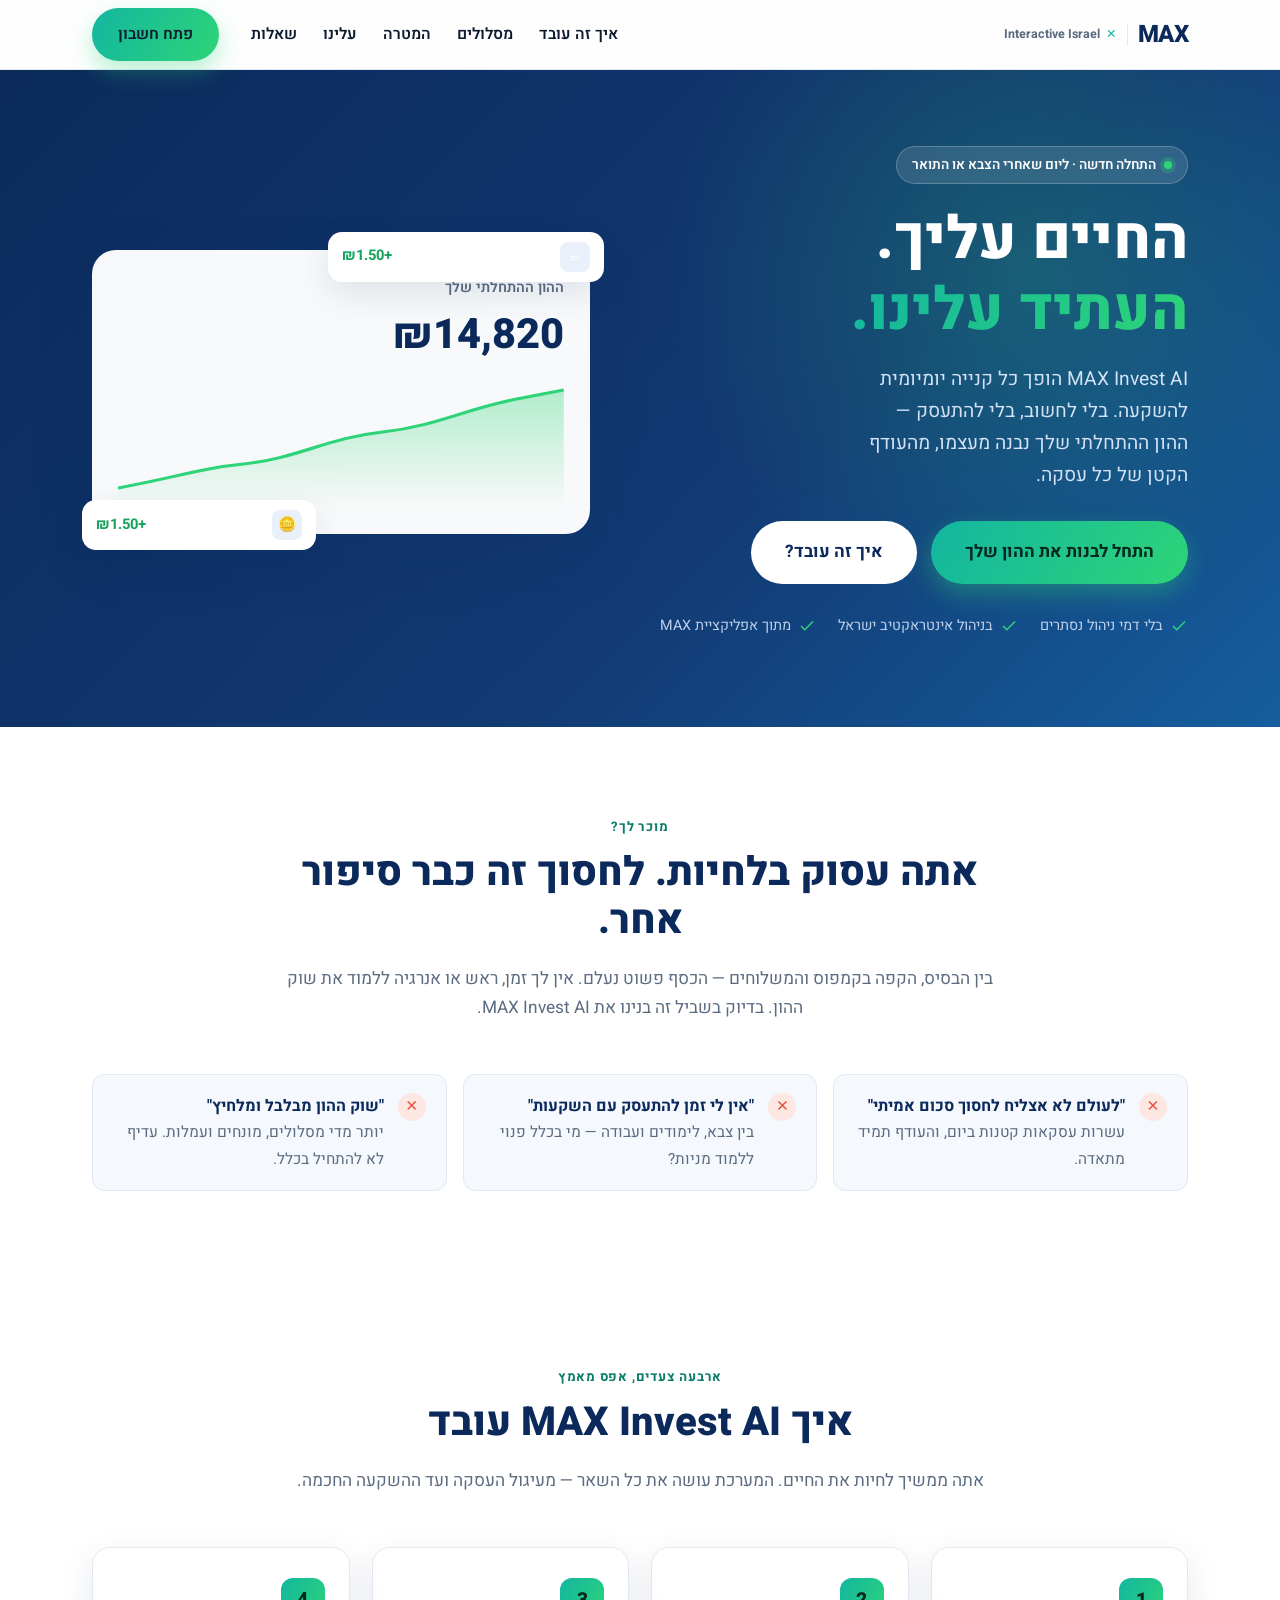
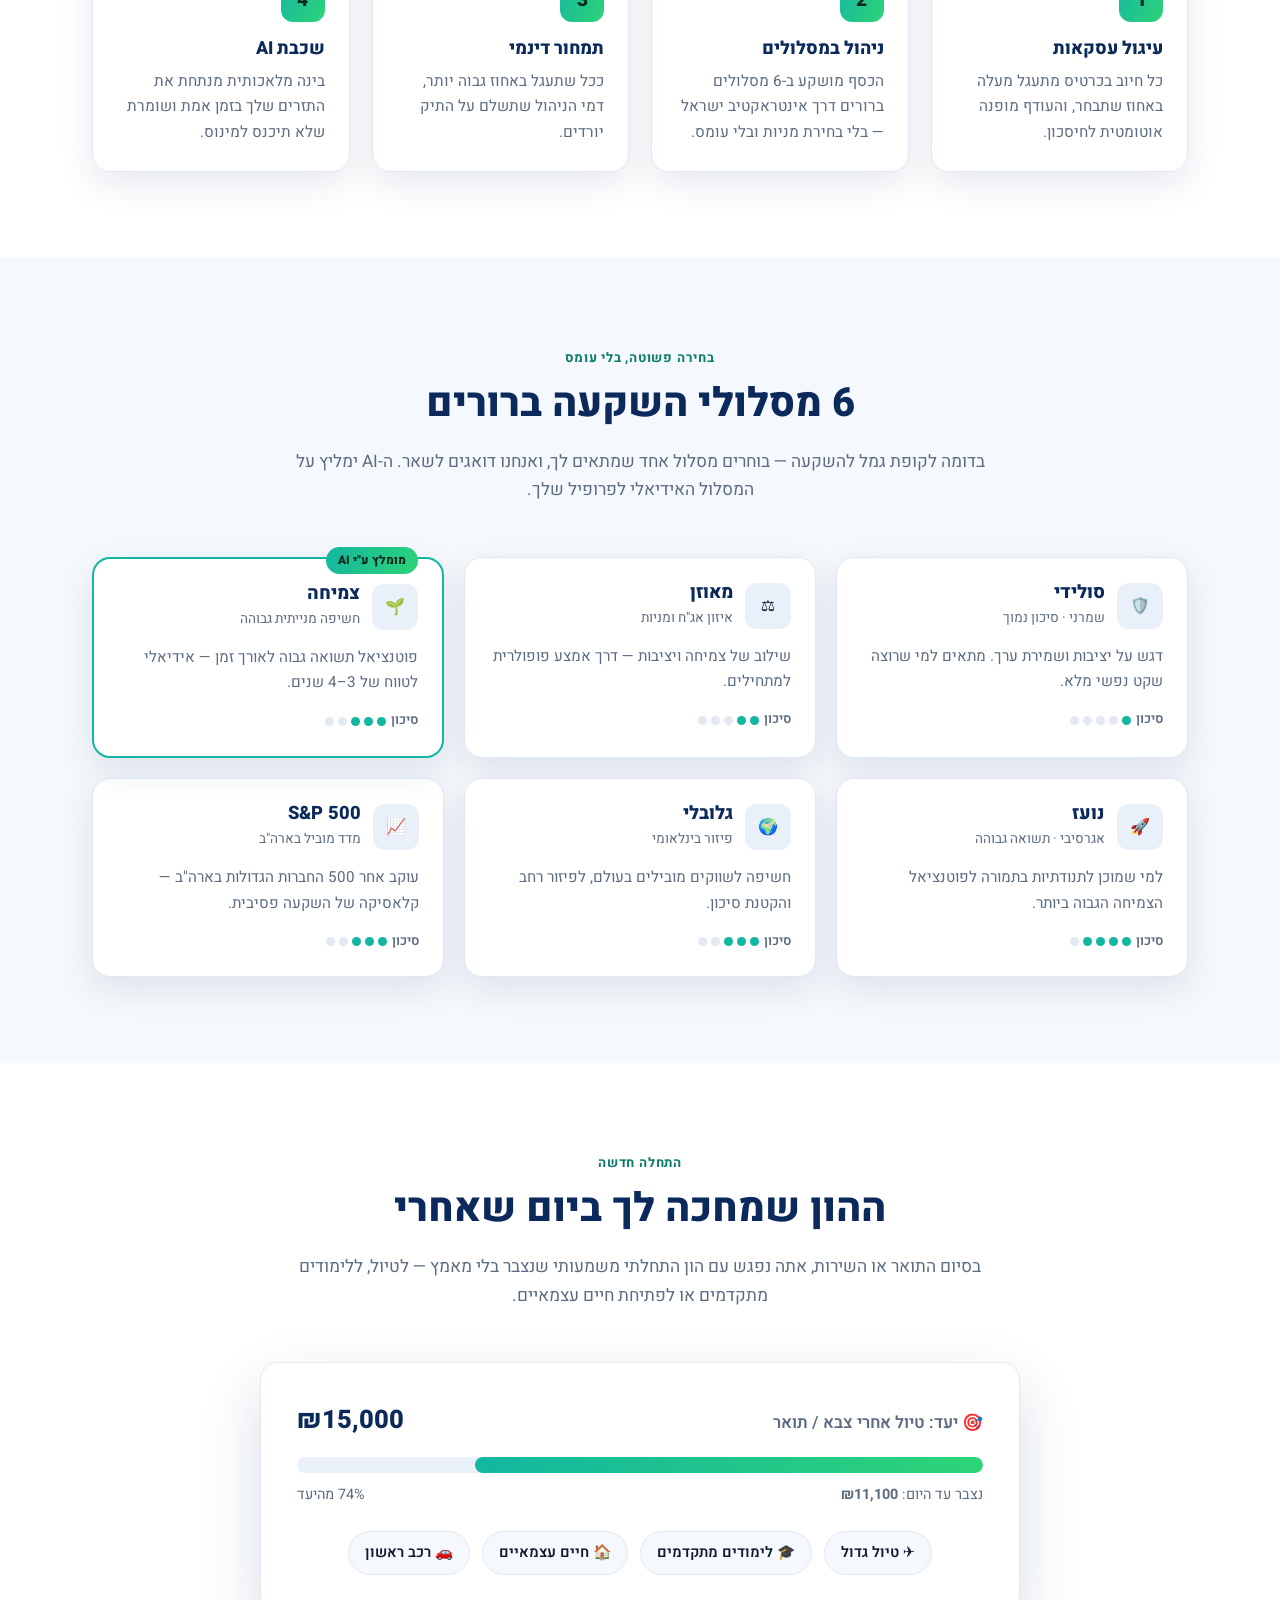
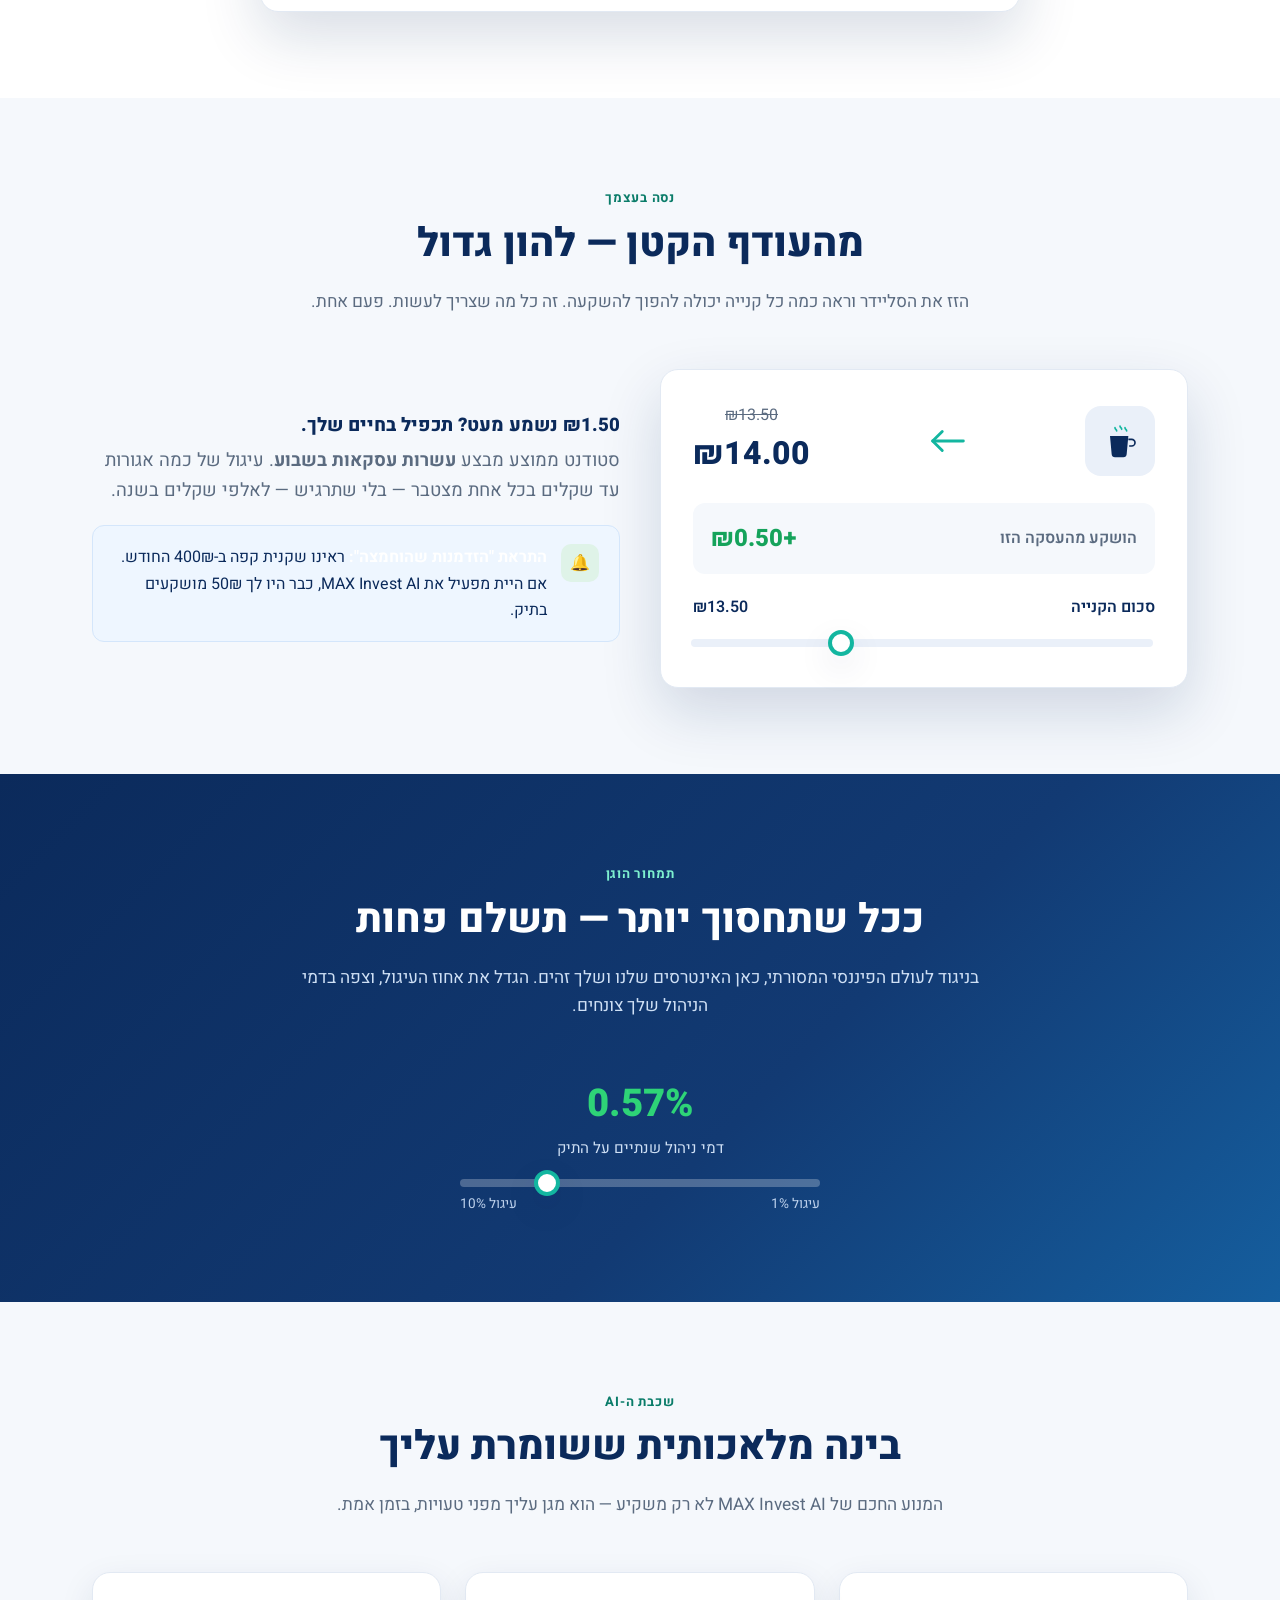
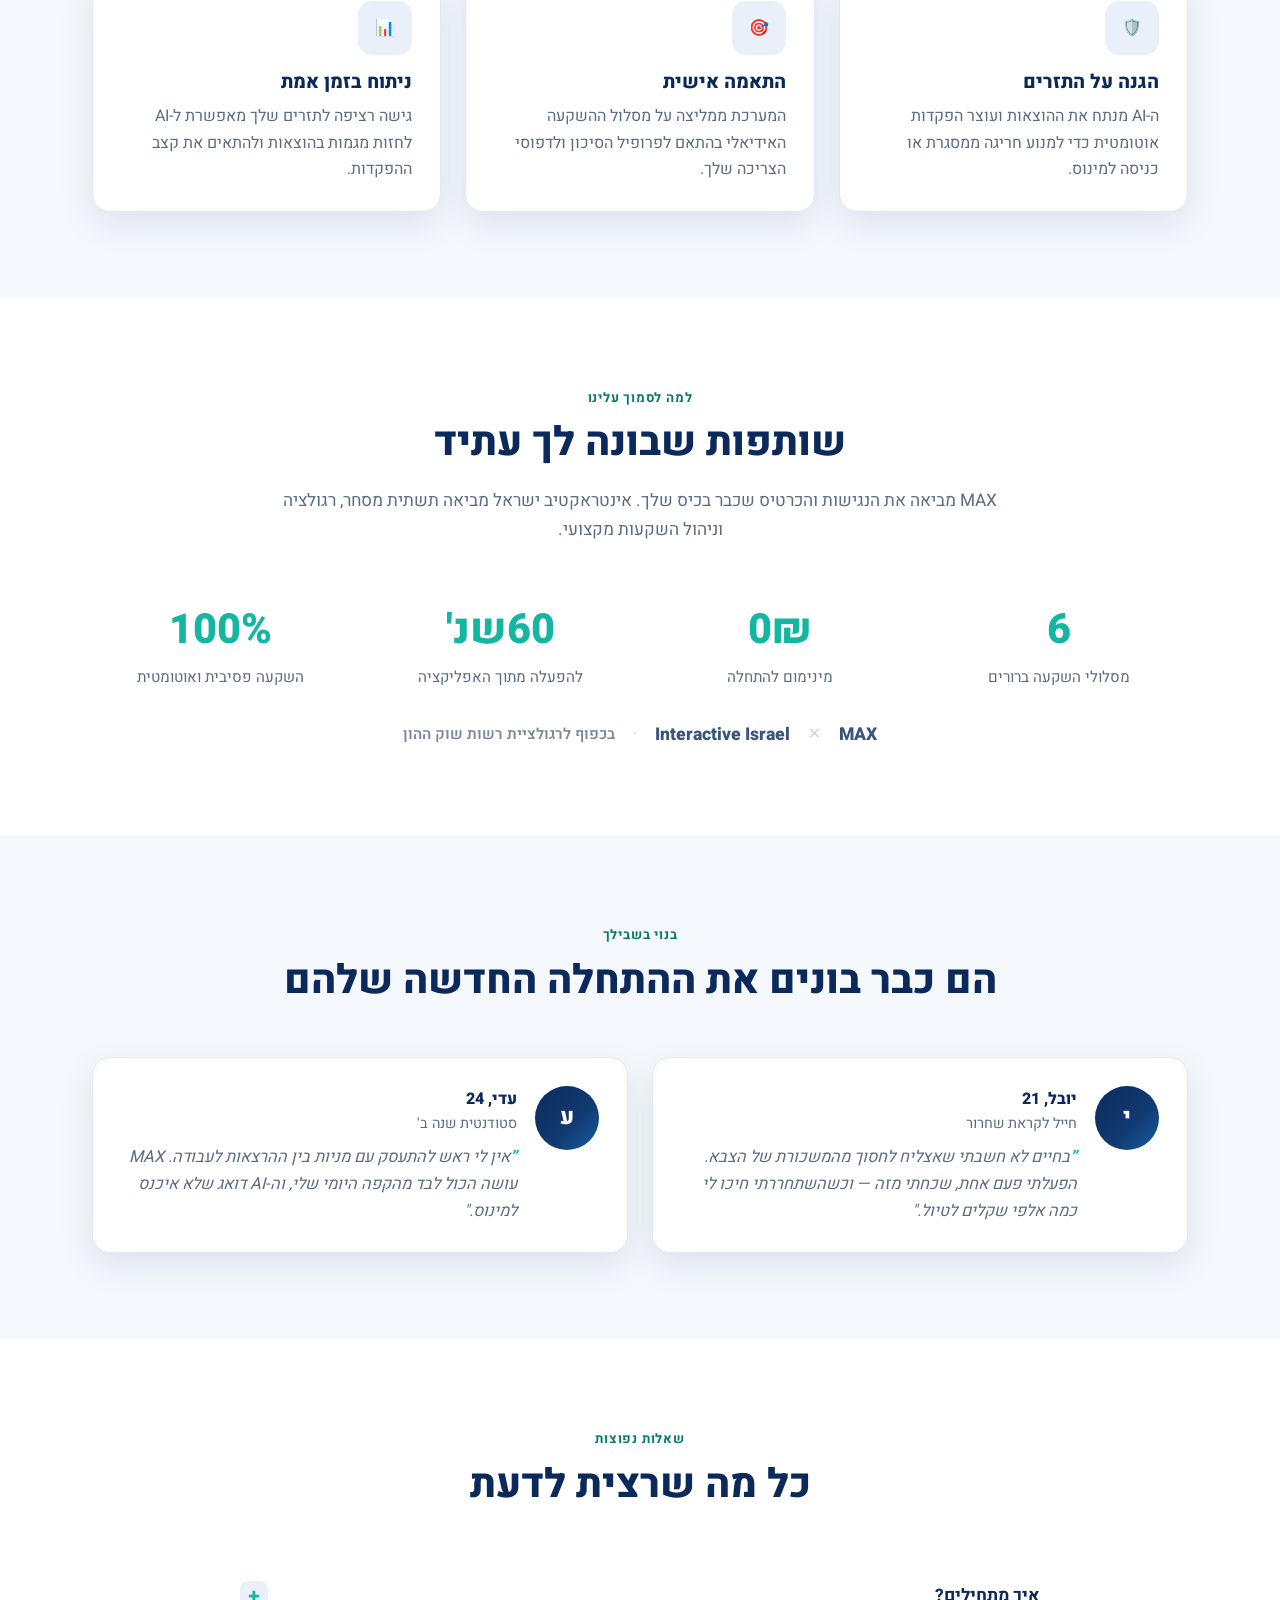
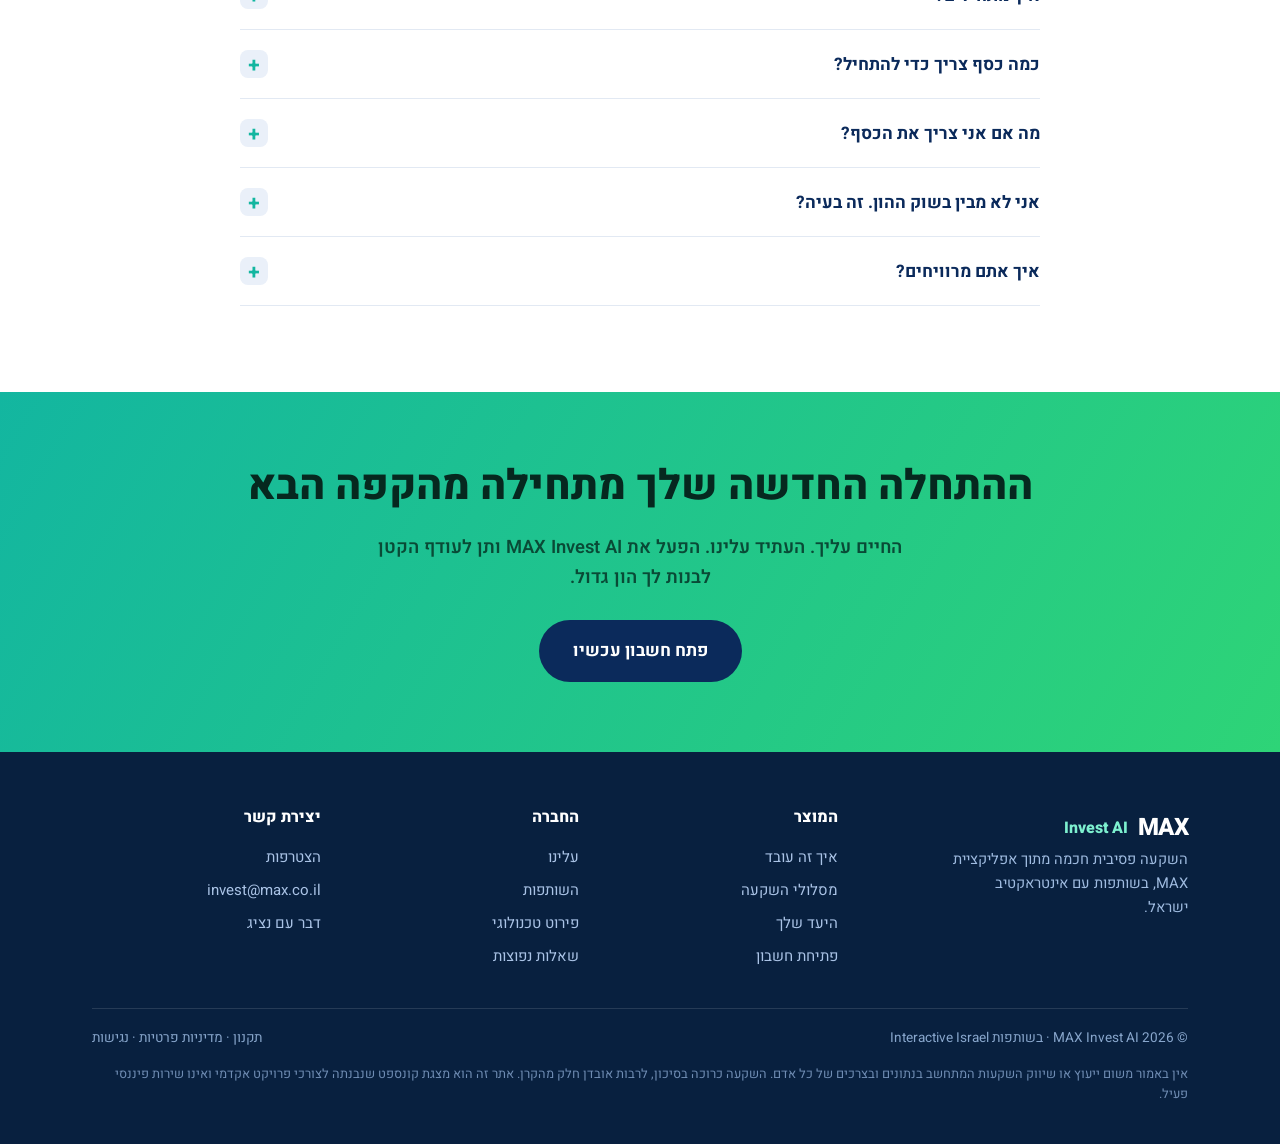
==== index.html @ ed0483dd "Fix audit findings: dead footer link, eyebrow contrast (AA), focus styles, reduced-motion, favicon C" ====
<!DOCTYPE html>
<html lang="he" dir="rtl">
<head>
  <meta charset="UTF-8" />
  <meta name="viewport" content="width=device-width, initial-scale=1.0" />
  <title>MAX Invest AI · החיים עליך. העתיד עלינו.</title>
  <meta name="description" content="MAX Invest AI הופך כל קנייה יומיומית להשקעה. עיגול עסקאות אוטומטי, 6 מסלולים בניהול אינטראקטיב ישראל, ושכבת AI שבונה לך הון התחלתי ליום שאחרי הצבא או התואר." />
  <link rel="preconnect" href="https://fonts.googleapis.com" />
  <link rel="preconnect" href="https://fonts.gstatic.com" crossorigin />
  <link href="https://fonts.googleapis.com/css2?family=Heebo:wght@400;500;600;700;800;900&display=swap" rel="stylesheet" />
  <link rel="icon" type="image/svg+xml" href="favicon.svg" />
  <link rel="stylesheet" href="css/styles.css" />
</head>
<body>

  <!-- ===== NAV ===== -->
  <header class="nav" id="nav">
    <div class="container nav__inner">
      <a href="index.html" class="brand">
        <span class="brand__max">MAX</span>
        <span class="brand__divider"></span>
        <span class="brand__sub"><span class="brand__x">✕</span> Interactive Israel</span>
      </a>
      <nav class="nav__links" id="navLinks">
        <a href="#how">איך זה עובד</a>
        <a href="#tracks">מסלולים</a>
        <a href="#milestone">המטרה</a>
        <a href="about.html">עלינו</a>
        <a href="#faq">שאלות</a>
        <a href="signup.html" class="btn btn--primary nav__cta">פתח חשבון</a>
      </nav>
      <button class="nav__toggle" id="navToggle" aria-label="תפריט"><span></span><span></span><span></span></button>
    </div>
  </header>

  <!-- ===== HERO ===== -->
  <section class="hero">
    <div class="container hero__grid">
      <div class="hero__copy">
        <span class="hero__badge"><span class="dot"></span> התחלה חדשה · ליום שאחרי הצבא או התואר</span>
        <h1>החיים עליך.<br><span class="accent">העתיד עלינו.</span></h1>
        <p class="hero__sub">MAX Invest AI הופך כל קנייה יומיומית להשקעה. בלי לחשוב, בלי להתעסק — ההון ההתחלתי שלך נבנה מעצמו, מהעודף הקטן של כל עסקה.</p>
        <div class="hero__cta">
          <a href="signup.html" class="btn btn--primary btn--lg">התחל לבנות את ההון שלך</a>
          <a href="#how" class="btn btn--light btn--lg">איך זה עובד?</a>
        </div>
        <div class="hero__trust">
          <span><svg viewBox="0 0 24 24" fill="none" stroke="#2ED477" stroke-width="2"><path d="M20 6 9 17l-5-5"/></svg> בלי דמי ניהול נסתרים</span>
          <span><svg viewBox="0 0 24 24" fill="none" stroke="#2ED477" stroke-width="2"><path d="M20 6 9 17l-5-5"/></svg> בניהול אינטראקטיב ישראל</span>
          <span><svg viewBox="0 0 24 24" fill="none" stroke="#2ED477" stroke-width="2"><path d="M20 6 9 17l-5-5"/></svg> מתוך אפליקציית MAX</span>
        </div>
      </div>

      <div class="hero__visual">
        <div class="glass-card">
          <div class="glass-card__label">ההון ההתחלתי שלך</div>
          <div class="glass-card__balance">₪<span data-count="14820">14,820</span></div>
          <svg class="chart" viewBox="0 0 320 130" preserveAspectRatio="none" aria-hidden="true">
            <defs>
              <linearGradient id="g" x1="0" y1="0" x2="0" y2="1">
                <stop offset="0" stop-color="#2ED477" stop-opacity=".35"/>
                <stop offset="1" stop-color="#2ED477" stop-opacity="0"/>
              </linearGradient>
            </defs>
            <path d="M0,110 C40,100 60,90 90,86 C130,80 150,60 190,54 C230,48 250,30 290,20 L320,12 L320,130 L0,130 Z" fill="url(#g)"/>
            <path d="M0,110 C40,100 60,90 90,86 C130,80 150,60 190,54 C230,48 250,30 290,20 L320,12" fill="none" stroke="#2ED477" stroke-width="3"/>
          </svg>
        </div>
        <div class="hero__chip hero__chip--1">
          <span class="ico">☕</span>
          <span>קפה ₪13.50 → ₪15.00 <span class="plus">+₪1.50</span></span>
        </div>
        <div class="hero__chip hero__chip--2">
          <span class="ico">🪙</span>
          <span>הושקע אוטומטית <span class="plus">+₪1.50</span></span>
        </div>
      </div>
    </div>
  </section>

  <!-- ===== PAIN ===== -->
  <section class="section pain reveal">
    <div class="container">
      <div class="section-head">
        <span class="eyebrow">מוכר לך?</span>
        <h2>אתה עסוק בלחיות. לחסוך זה כבר סיפור אחר.</h2>
        <p>בין הבסיס, הקפה בקמפוס והמשלוחים — הכסף פשוט נעלם. אין לך זמן, ראש או אנרגיה ללמוד את שוק ההון. בדיוק בשביל זה בנינו את MAX Invest AI.</p>
      </div>
      <div class="grid grid--3 pain__list">
        <div class="pain__item"><span class="x">✕</span><div><strong>"לעולם לא אצליח לחסוך סכום אמיתי"</strong><span>עשרות עסקאות קטנות ביום, והעודף תמיד מתאדה.</span></div></div>
        <div class="pain__item"><span class="x">✕</span><div><strong>"אין לי זמן להתעסק עם השקעות"</strong><span>בין צבא, לימודים ועבודה — מי בכלל פנוי ללמוד מניות?</span></div></div>
        <div class="pain__item"><span class="x">✕</span><div><strong>"שוק ההון מבלבל ומלחיץ"</strong><span>יותר מדי מסלולים, מונחים ועמלות. עדיף לא להתחיל בכלל.</span></div></div>
      </div>
    </div>
  </section>

  <!-- ===== HOW IT WORKS ===== -->
  <section class="section section--tint reveal" id="how">
    <div class="container">
      <div class="section-head">
        <span class="eyebrow">ארבעה צעדים, אפס מאמץ</span>
        <h2>איך MAX Invest AI עובד</h2>
        <p>אתה ממשיך לחיות את החיים. המערכת עושה את כל השאר — מעיגול העסקה ועד ההשקעה החכמה.</p>
      </div>
      <div class="steps">
        <div class="step">
          <div class="step__num"></div>
          <h3>עיגול עסקאות</h3>
          <p>כל חיוב בכרטיס מתעגל מעלה באחוז שתבחר, והעודף מופנה אוטומטית לחיסכון.</p>
        </div>
        <div class="step">
          <div class="step__num"></div>
          <h3>ניהול במסלולים</h3>
          <p>הכסף מושקע ב-6 מסלולים ברורים דרך אינטראקטיב ישראל — בלי בחירת מניות ובלי עומס.</p>
        </div>
        <div class="step">
          <div class="step__num"></div>
          <h3>תמחור דינמי</h3>
          <p>ככל שתעגל באחוז גבוה יותר, דמי הניהול שתשלם על התיק יורדים.</p>
        </div>
        <div class="step">
          <div class="step__num"></div>
          <h3>שכבת AI</h3>
          <p>בינה מלאכותית מנתחת את התזרים שלך בזמן אמת ושומרת שלא תיכנס למינוס.</p>
        </div>
      </div>
    </div>
  </section>

  <!-- ===== TRACKS ===== -->
  <section class="section reveal" id="tracks">
    <div class="container">
      <div class="section-head">
        <span class="eyebrow">בחירה פשוטה, בלי עומס</span>
        <h2>6 מסלולי השקעה ברורים</h2>
        <p>בדומה לקופת גמל להשקעה — בוחרים מסלול אחד שמתאים לך, ואנחנו דואגים לשאר. ה-AI ימליץ על המסלול האידיאלי לפרופיל שלך.</p>
      </div>
      <div class="tracks">
        <div class="track">
          <div class="track__head"><span class="track__ico">🛡️</span><div><h3>סולידי</h3><span class="track__sub">שמרני · סיכון נמוך</span></div></div>
          <p>דגש על יציבות ושמירת ערך. מתאים למי שרוצה שקט נפשי מלא.</p>
          <div class="risk"><span class="risk__label">סיכון</span><span class="risk__dots"><i class="risk__dot on"></i><i class="risk__dot"></i><i class="risk__dot"></i><i class="risk__dot"></i><i class="risk__dot"></i></span></div>
        </div>
        <div class="track">
          <div class="track__head"><span class="track__ico">⚖️</span><div><h3>מאוזן</h3><span class="track__sub">איזון אג"ח ומניות</span></div></div>
          <p>שילוב של צמיחה ויציבות — דרך אמצע פופולרית למתחילים.</p>
          <div class="risk"><span class="risk__label">סיכון</span><span class="risk__dots"><i class="risk__dot on"></i><i class="risk__dot on"></i><i class="risk__dot"></i><i class="risk__dot"></i><i class="risk__dot"></i></span></div>
        </div>
        <div class="track is-featured">
          <span class="track__tag">מומלץ ע"י AI</span>
          <div class="track__head"><span class="track__ico">🌱</span><div><h3>צמיחה</h3><span class="track__sub">חשיפה מנייתית גבוהה</span></div></div>
          <p>פוטנציאל תשואה גבוה לאורך זמן — אידיאלי לטווח של 3–4 שנים.</p>
          <div class="risk"><span class="risk__label">סיכון</span><span class="risk__dots"><i class="risk__dot on"></i><i class="risk__dot on"></i><i class="risk__dot on"></i><i class="risk__dot"></i><i class="risk__dot"></i></span></div>
        </div>
        <div class="track">
          <div class="track__head"><span class="track__ico">🚀</span><div><h3>נועז</h3><span class="track__sub">אגרסיבי · תשואה גבוהה</span></div></div>
          <p>למי שמוכן לתנודתיות בתמורה לפוטנציאל הצמיחה הגבוה ביותר.</p>
          <div class="risk"><span class="risk__label">סיכון</span><span class="risk__dots"><i class="risk__dot on"></i><i class="risk__dot on"></i><i class="risk__dot on"></i><i class="risk__dot on"></i><i class="risk__dot"></i></span></div>
        </div>
        <div class="track">
          <div class="track__head"><span class="track__ico">🌍</span><div><h3>גלובלי</h3><span class="track__sub">פיזור בינלאומי</span></div></div>
          <p>חשיפה לשווקים מובילים בעולם, לפיזור רחב והקטנת סיכון.</p>
          <div class="risk"><span class="risk__label">סיכון</span><span class="risk__dots"><i class="risk__dot on"></i><i class="risk__dot on"></i><i class="risk__dot on"></i><i class="risk__dot"></i><i class="risk__dot"></i></span></div>
        </div>
        <div class="track">
          <div class="track__head"><span class="track__ico">📈</span><div><h3>S&amp;P 500</h3><span class="track__sub">מדד מוביל בארה"ב</span></div></div>
          <p>עוקב אחר 500 החברות הגדולות בארה"ב — קלאסיקה של השקעה פסיבית.</p>
          <div class="risk"><span class="risk__label">סיכון</span><span class="risk__dots"><i class="risk__dot on"></i><i class="risk__dot on"></i><i class="risk__dot on"></i><i class="risk__dot"></i><i class="risk__dot"></i></span></div>
        </div>
      </div>
    </div>
  </section>

  <!-- ===== MILESTONE / NEW BEGINNINGS ===== -->
  <section class="section section--tint reveal" id="milestone">
    <div class="container">
      <div class="section-head">
        <span class="eyebrow">התחלה חדשה</span>
        <h2>ההון שמחכה לך ביום שאחרי</h2>
        <p>בסיום התואר או השירות, אתה נפגש עם הון התחלתי משמעותי שנצבר בלי מאמץ — לטיול, ללימודים מתקדמים או לפתיחת חיים עצמאיים.</p>
      </div>
      <div class="milestone__card">
        <div class="milestone__top">
          <span class="milestone__goal">🎯 יעד: טיול אחרי צבא / תואר</span>
          <span class="milestone__target">₪15,000</span>
        </div>
        <div class="progress"><div class="progress__bar" data-progress="74"></div></div>
        <div class="milestone__meta"><span>נצבר עד היום: <strong>₪11,100</strong></span><span>74% מהיעד</span></div>
        <div class="milestone__chips">
          <span class="chip-goal">✈️ טיול גדול</span>
          <span class="chip-goal">🎓 לימודים מתקדמים</span>
          <span class="chip-goal">🏠 חיים עצמאיים</span>
          <span class="chip-goal">🚗 רכב ראשון</span>
        </div>
      </div>
    </div>
  </section>

  <!-- ===== ROUND-UP DEMO ===== -->
  <section class="section reveal">
    <div class="container">
      <div class="section-head">
        <span class="eyebrow">נסה בעצמך</span>
        <h2>מהעודף הקטן — להון גדול</h2>
        <p>הזז את הסליידר וראה כמה כל קנייה יכולה להפוך להשקעה. זה כל מה שצריך לעשות. פעם אחת.</p>
      </div>
      <div class="roundup">
        <div class="roundup__demo">
          <div class="roundup__row">
            <div class="coin-cup">
              <svg viewBox="0 0 48 48" fill="none"><path d="M12 18h22l-2 22a4 4 0 0 1-4 3.6H18A4 4 0 0 1 14 40L12 18Z" fill="#0B2A5B"/><path d="M34 22h4a4 4 0 0 1 0 8h-3" stroke="#0B2A5B" stroke-width="2"/><path d="M18 8c0 2 2 2 2 4M24 6c0 2 2 2 2 4M30 8c0 2 2 2 2 4" stroke="#13B6A0" stroke-width="2" stroke-linecap="round"/></svg>
            </div>
            <div class="roundup__arrow">
              <svg viewBox="0 0 48 48" fill="none" stroke="currentColor" stroke-width="3" stroke-linecap="round" stroke-linejoin="round"><path d="M40 24H8"/><path d="M18 14 8 24l10 10"/></svg>
            </div>
            <div class="roundup__price">
              <div class="from">₪<span id="ruFrom">13.50</span></div>
              <div class="to">₪<span id="ruTo">15.00</span></div>
            </div>
          </div>
          <div class="roundup__invest">
            <span class="label">הושקע מהעסקה הזו</span>
            <span class="amount">+₪<span id="ruDiff">1.50</span></span>
          </div>
          <div class="roundup__slider-wrap">
            <label>סכום הקנייה <span>₪<span id="ruPriceLabel">13.50</span></span></label>
            <input type="range" id="ruSlider" min="4" max="195" value="135" step="1" aria-label="סכום הקנייה" />
          </div>
        </div>
        <div class="roundup__side">
          <h3>₪1.50 נשמע מעט? תכפיל בחיים שלך.</h3>
          <p class="lead">סטודנט ממוצע מבצע <strong>עשרות עסקאות בשבוע</strong>. עיגול של כמה אגורות עד שקלים בכל אחת מצטבר — בלי שתרגיש — לאלפי שקלים בשנה.</p>
          <div class="ai-note" style="background:#eef6ff;border-color:#d4e6fb;color:#0B2A5B;margin-top:18px;">
            <span class="bell" style="background:#dff3e8;">🔔</span>
            <div><strong>התראת "הזדמנות שהוחמצה":</strong> ראינו שקנית קפה ב-400₪ החודש. אם היית מפעיל את MAX Invest AI, כבר היו לך 50₪ מושקעים בתיק.</div>
          </div>
        </div>
      </div>
    </div>
  </section>

  <!-- ===== DYNAMIC FEE METER ===== -->
  <section class="section section--navy reveal">
    <div class="container">
      <div class="section-head">
        <span class="eyebrow">תמחור הוגן</span>
        <h2>ככל שתחסוך יותר — תשלם פחות</h2>
        <p>בניגוד לעולם הפיננסי המסורתי, כאן האינטרסים שלנו ושלך זהים. הגדל את אחוז העיגול, וצפה בדמי הניהול שלך צונחים.</p>
      </div>
      <div class="feemeter">
        <div class="gauge">
          <div class="gauge__value" id="feeValue">0.5%</div>
          <div class="gauge__note">דמי ניהול שנתיים על התיק</div>
        </div>
        <input type="range" id="feeSlider" min="1" max="10" value="8" step="1" aria-label="אחוז עיגול" />
        <div class="scale"><span>עיגול 1%</span><span>עיגול 10%</span></div>
      </div>
    </div>
  </section>

  <!-- ===== AI FEATURES ===== -->
  <section class="section reveal">
    <div class="container">
      <div class="section-head">
        <span class="eyebrow">שכבת ה-AI</span>
        <h2>בינה מלאכותית ששומרת עליך</h2>
        <p>המנוע החכם של MAX Invest AI לא רק משקיע — הוא מגן עליך מפני טעויות, בזמן אמת.</p>
      </div>
      <div class="grid grid--3">
        <div class="card">
          <div class="card__ico">🛡️</div>
          <h3>הגנה על התזרים</h3>
          <p>ה-AI מנתח את ההוצאות ועוצר הפקדות אוטומטית כדי למנוע חריגה ממסגרת או כניסה למינוס.</p>
        </div>
        <div class="card">
          <div class="card__ico">🎯</div>
          <h3>התאמה אישית</h3>
          <p>המערכת ממליצה על מסלול ההשקעה האידיאלי בהתאם לפרופיל הסיכון ולדפוסי הצריכה שלך.</p>
        </div>
        <div class="card">
          <div class="card__ico">📊</div>
          <h3>ניתוח בזמן אמת</h3>
          <p>גישה רציפה לתזרים שלך מאפשרת ל-AI לחזות מגמות בהוצאות ולהתאים את קצב ההפקדות.</p>
        </div>
      </div>
    </div>
  </section>

  <!-- ===== SOCIAL PROOF / STATS ===== -->
  <section class="section section--tint reveal">
    <div class="container">
      <div class="section-head">
        <span class="eyebrow">למה לסמוך עלינו</span>
        <h2>שותפות שבונה לך עתיד</h2>
        <p>MAX מביאה את הנגישות והכרטיס שכבר בכיס שלך. אינטראקטיב ישראל מביאה תשתית מסחר, רגולציה וניהול השקעות מקצועי.</p>
      </div>
      <div class="stats">
        <div class="stat"><div class="stat__num" data-count="6">6</div><div class="stat__label">מסלולי השקעה ברורים</div></div>
        <div class="stat"><div class="stat__num"><span data-count="0">0</span>₪</div><div class="stat__label">מינימום להתחלה</div></div>
        <div class="stat"><div class="stat__num"><span data-count="60">60</span>שנ'</div><div class="stat__label">להפעלה מתוך האפליקציה</div></div>
        <div class="stat"><div class="stat__num"><span data-count="100">100</span>%</div><div class="stat__label">השקעה פסיבית ואוטומטית</div></div>
      </div>
      <div class="logos">
        <span class="logos__item">MAX</span>
        <span style="color:#cbd6e6;">✕</span>
        <span class="logos__item">Interactive Israel</span>
        <span style="color:#cbd6e6;">·</span>
        <span class="logos__item" style="font-size:.95rem;color:var(--muted);font-weight:600;">בכפוף לרגולציית רשות שוק ההון</span>
      </div>
    </div>
  </section>

  <!-- ===== PERSONAS ===== -->
  <section class="section reveal">
    <div class="container">
      <div class="section-head">
        <span class="eyebrow">בנוי בשבילך</span>
        <h2>הם כבר בונים את ההתחלה החדשה שלהם</h2>
      </div>
      <div class="grid grid--2">
        <div class="card persona">
          <div class="persona__avatar">י</div>
          <div>
            <div class="persona__name">יובל, 21</div>
            <div class="persona__role">חייל לקראת שחרור</div>
            <p class="persona__quote">בחיים לא חשבתי שאצליח לחסוך מהמשכורת של הצבא. הפעלתי פעם אחת, שכחתי מזה — וכשהשתחררתי חיכו לי כמה אלפי שקלים לטיול."</p>
          </div>
        </div>
        <div class="card persona">
          <div class="persona__avatar">ע</div>
          <div>
            <div class="persona__name">עדי, 24</div>
            <div class="persona__role">סטודנטית שנה ב'</div>
            <p class="persona__quote">אין לי ראש להתעסק עם מניות בין ההרצאות לעבודה. MAX עושה הכול לבד מהקפה היומי שלי, וה-AI דואג שלא איכנס למינוס."</p>
          </div>
        </div>
      </div>
    </div>
  </section>

  <!-- ===== FAQ ===== -->
  <section class="section section--tint reveal" id="faq">
    <div class="container">
      <div class="section-head">
        <span class="eyebrow">שאלות נפוצות</span>
        <h2>כל מה שרצית לדעת</h2>
      </div>
      <div class="faq">
        <div class="faq__item">
          <button class="faq__q">איך מתחילים? <span class="pm">+</span></button>
          <div class="faq__a"><p>מפעילים את MAX Invest AI ישירות מתוך אפליקציית MAX שכבר יש לך, בוחרים אחוז עיגול ומסלול — וזהו. כל השאר אוטומטי.</p></div>
        </div>
        <div class="faq__item">
          <button class="faq__q">כמה כסף צריך כדי להתחיל? <span class="pm">+</span></button>
          <div class="faq__a"><p>אפס. אתה לא מפקיד סכום מראש — ההשקעה נבנית מהעודף הקטן של כל עסקה שאתה ממילא מבצע.</p></div>
        </div>
        <div class="faq__item">
          <button class="faq__q">מה אם אני צריך את הכסף? <span class="pm">+</span></button>
          <div class="faq__a"><p>הכסף שלך נזיל. ניתן למשוך את הצבירה בכל עת, בכפוף לתנאי המסלול וזמני המימוש של אינטראקטיב ישראל.</p></div>
        </div>
        <div class="faq__item">
          <button class="faq__q">אני לא מבין בשוק ההון. זה בעיה? <span class="pm">+</span></button>
          <div class="faq__a"><p>ממש לא — זה כל הרעיון. בוחרים מסלול אחד מתוך שישה (או נותנים ל-AI להמליץ), ולא צריך לבחור מניות או לעקוב אחרי השוק.</p></div>
        </div>
        <div class="faq__item">
          <button class="faq__q">איך אתם מרוויחים? <span class="pm">+</span></button>
          <div class="faq__a"><p>מדמי ניהול שנתיים על התיק שנצבר — ובמודל תמחור דינמי: ככל שתעגל יותר, דמי הניהול שלך יורדים. האינטרס שלנו שתחסוך יותר.</p></div>
        </div>
      </div>
    </div>
  </section>

  <!-- ===== FINAL CTA ===== -->
  <section class="cta-band reveal">
    <div class="container">
      <h2>ההתחלה החדשה שלך מתחילה מהקפה הבא</h2>
      <p>החיים עליך. העתיד עלינו. הפעל את MAX Invest AI ותן לעודף הקטן לבנות לך הון גדול.</p>
      <a href="signup.html" class="btn btn--navy btn--lg">פתח חשבון עכשיו</a>
    </div>
  </section>

  <!-- ===== FOOTER ===== -->
  <footer class="footer">
    <div class="container">
      <div class="footer__grid">
        <div class="footer__brand">
          <div class="brand"><span class="brand__max">MAX</span> <span style="color:#7df0cf;font-weight:800;">Invest AI</span></div>
          <p>השקעה פסיבית חכמה מתוך אפליקציית MAX, בשותפות עם אינטראקטיב ישראל.</p>
        </div>
        <div>
          <h4>המוצר</h4>
          <a href="#how">איך זה עובד</a>
          <a href="#tracks">מסלולי השקעה</a>
          <a href="#milestone">היעד שלך</a>
          <a href="signup.html">פתיחת חשבון</a>
        </div>
        <div>
          <h4>החברה</h4>
          <a href="about.html">עלינו</a>
          <a href="about.html#partnership">השותפות</a>
          <a href="how-it-works.html">פירוט טכנולוגי</a>
          <a href="#faq">שאלות נפוצות</a>
        </div>
        <div>
          <h4>יצירת קשר</h4>
          <a href="signup.html">הצטרפות</a>
          <a href="mailto:invest@max.co.il">invest@max.co.il</a>
          <a href="signup.html">דבר עם נציג</a>
        </div>
      </div>
      <div class="footer__bottom">
        <span>© 2026 MAX Invest AI · בשותפות Interactive Israel</span>
        <span>תקנון · מדיניות פרטיות · נגישות</span>
      </div>
      <p class="footer__disclaimer">אין באמור משום ייעוץ או שיווק השקעות המתחשב בנתונים ובצרכים של כל אדם. השקעה כרוכה בסיכון, לרבות אובדן חלק מהקרן. אתר זה הוא מצגת קונספט שנבנתה לצורכי פרויקט אקדמי ואינו שירות פיננסי פעיל.</p>
    </div>
  </footer>

  <script src="js/main.js"></script>
</body>
</html>
---- css/styles.css ----
/* ==========================================================================
   MAX Invest AI — Brand System & Mini-Site Styles
   RTL Hebrew · navy + teal/green · mobile-first
   ========================================================================== */

:root {
  /* Brand palette */
  --navy: #0B2A5B;
  --navy-700: #123a73;
  --navy-50: #eaf0f9;
  --teal: #13B6A0;
  --green: #2ED477;
  --grad: linear-gradient(120deg, #13B6A0 0%, #2ED477 100%);
  --grad-navy: linear-gradient(135deg, #0B2A5B 0%, #123a73 60%, #155e9e 100%);

  /* Neutrals */
  --bg: #F5F8FC;
  --surface: #ffffff;
  --ink: #0e1b2e;
  --muted: #5b6b80;
  --line: #e2e9f3;

  /* Status */
  --gain: #15a35b;
  --warn: #e8543f;

  /* Geometry */
  --radius: 18px;
  --radius-sm: 12px;
  --shadow: 0 12px 34px rgba(11, 42, 91, 0.10);
  --shadow-lg: 0 24px 60px rgba(11, 42, 91, 0.16);
  --maxw: 1140px;
  --nav-h: 70px;
}

/* ---------- Reset ---------- */
*, *::before, *::after { box-sizing: border-box; }
html { scroll-behavior: smooth; scroll-padding-top: calc(var(--nav-h) + 12px); }
body {
  margin: 0;
  font-family: "Heebo", "Assistant", "Segoe UI", system-ui, sans-serif;
  background: var(--bg);
  color: var(--ink);
  line-height: 1.65;
  -webkit-font-smoothing: antialiased;
  text-rendering: optimizeLegibility;
}
img, svg { max-width: 100%; display: block; }
a { color: inherit; text-decoration: none; }
h1, h2, h3, h4 { line-height: 1.2; margin: 0 0 .5em; color: var(--navy); font-weight: 800; }
p { margin: 0 0 1em; }
ul { margin: 0; padding: 0; list-style: none; }

/* ---------- Layout helpers ---------- */
.container { width: 100%; max-width: var(--maxw); margin-inline: auto; padding-inline: 22px; }
.section { padding: 86px 0; }
.section--tint { background: var(--surface); }
.section--navy { background: var(--grad-navy); color: #fff; }
.section--navy h2, .section--navy h3 { color: #fff; }
.eyebrow {
  display: inline-block; font-weight: 700; font-size: .82rem; letter-spacing: .06em;
  color: #0a7c69; text-transform: uppercase; margin-bottom: 10px;
}
.section--navy .eyebrow { color: #7df0cf; }
.section-head { max-width: 720px; margin: 0 auto 52px; text-align: center; }
.section-head h2 { font-size: clamp(1.7rem, 3.6vw, 2.5rem); }
.section-head p { color: var(--muted); font-size: 1.08rem; }
.section--navy .section-head p { color: #cfe0f5; }
.lead { font-size: 1.15rem; color: var(--muted); }

/* ---------- Buttons ---------- */
.btn {
  display: inline-flex; align-items: center; gap: 9px; cursor: pointer;
  font-family: inherit; font-weight: 700; font-size: 1rem; border: 0;
  padding: 14px 26px; border-radius: 999px; transition: transform .15s ease, box-shadow .15s ease, background .2s;
  white-space: nowrap;
}
.btn:active { transform: translateY(1px); }
.btn--primary { background: var(--grad); color: #06281f; box-shadow: 0 10px 24px rgba(46, 212, 119, .35); }
.btn--primary:hover { box-shadow: 0 14px 30px rgba(46, 212, 119, .5); transform: translateY(-2px); }
.btn--navy { background: var(--navy); color: #fff; }
.btn--navy:hover { background: var(--navy-700); transform: translateY(-2px); }
.btn--ghost { background: transparent; color: var(--navy); border: 2px solid var(--line); }
.btn--ghost:hover { border-color: var(--teal); color: var(--teal); }
.btn--light { background: #fff; color: var(--navy); }
.btn--light:hover { transform: translateY(-2px); box-shadow: var(--shadow); }
.btn--lg { padding: 17px 34px; font-size: 1.08rem; }
.btn--block { width: 100%; justify-content: center; }

/* ---------- Navigation ---------- */
.nav {
  position: sticky; top: 0; z-index: 100; height: var(--nav-h);
  background: rgba(255, 255, 255, .85); backdrop-filter: blur(12px);
  border-bottom: 1px solid var(--line); transition: box-shadow .2s;
}
.nav.is-scrolled { box-shadow: 0 6px 20px rgba(11, 42, 91, .08); }
.nav__inner { display: flex; align-items: center; gap: 18px; height: 100%; }
.brand { display: flex; align-items: center; gap: 10px; font-weight: 800; }
.brand__max { color: var(--navy); font-size: 1.5rem; letter-spacing: -.5px; }
.brand__divider { width: 1px; height: 22px; background: var(--line); }
.brand__sub { display: flex; align-items: center; gap: 6px; font-size: .78rem; color: var(--muted); font-weight: 700; }
.brand__x { color: var(--teal); font-weight: 900; }
.nav__links { display: flex; gap: 26px; margin-inline-start: auto; align-items: center; }
.nav__links a { font-weight: 600; color: var(--ink); font-size: .98rem; transition: color .15s; }
.nav__links a:hover { color: var(--teal); }
.nav__cta { margin-inline-start: 6px; }
.nav__toggle { display: none; background: none; border: 0; cursor: pointer; padding: 8px; }
.nav__toggle span { display: block; width: 24px; height: 2.5px; background: var(--navy); border-radius: 2px; margin: 5px 0; transition: .25s; }
.nav.is-open .nav__toggle span:nth-child(1) { transform: translateY(7.5px) rotate(45deg); }
.nav.is-open .nav__toggle span:nth-child(2) { opacity: 0; }
.nav.is-open .nav__toggle span:nth-child(3) { transform: translateY(-7.5px) rotate(-45deg); }

/* ---------- Hero ---------- */
.hero { background: var(--grad-navy); color: #fff; padding: 76px 0 90px; overflow: hidden; position: relative; }
.hero::after {
  content: ""; position: absolute; inset-block: -40% 0; inset-inline-start: -10%;
  width: 60%; background: radial-gradient(circle, rgba(46,212,119,.22), transparent 60%); pointer-events: none;
}
.hero__grid { display: grid; grid-template-columns: 1.05fr .95fr; gap: 48px; align-items: center; position: relative; z-index: 1; }
.hero__badge {
  display: inline-flex; align-items: center; gap: 8px; background: rgba(255,255,255,.12);
  border: 1px solid rgba(255,255,255,.22); padding: 7px 15px; border-radius: 999px;
  font-size: .85rem; font-weight: 600; margin-bottom: 20px;
}
.hero__badge .dot { width: 8px; height: 8px; border-radius: 50%; background: var(--green); box-shadow: 0 0 0 4px rgba(46,212,119,.25); }
.hero h1 { color: #fff; font-size: clamp(2.2rem, 5.2vw, 3.7rem); margin-bottom: 18px; }
.hero h1 .accent { background: var(--grad); -webkit-background-clip: text; background-clip: text; color: transparent; }
.hero__sub { font-size: 1.2rem; color: #d3e2f6; max-width: 30ch; margin-bottom: 30px; }
.hero__cta { display: flex; gap: 14px; flex-wrap: wrap; }
.hero__trust { display: flex; gap: 22px; margin-top: 30px; flex-wrap: wrap; }
.hero__trust span { font-size: .9rem; color: #bdd1ec; display: flex; align-items: center; gap: 7px; }
.hero__trust svg { width: 18px; height: 18px; flex: none; }

/* Hero visual card */
.hero__visual { position: relative; }
.glass-card {
  background: rgba(255,255,255,.97); border-radius: 24px; padding: 26px; color: var(--ink);
  box-shadow: var(--shadow-lg); position: relative;
}
.glass-card__label { font-size: .9rem; color: var(--muted); font-weight: 600; }
.glass-card__balance { font-size: 2.6rem; font-weight: 800; color: var(--navy); margin: 2px 0 8px; }
.glass-card__balance small { font-size: 1.3rem; }
.chart { width: 100%; height: 130px; }
.hero__chip {
  position: absolute; background: #fff; border-radius: 14px; padding: 10px 14px; box-shadow: var(--shadow);
  display: flex; align-items: center; gap: 10px; font-weight: 700; font-size: .92rem;
}
.hero__chip .plus { color: var(--gain); }
.hero__chip--1 { top: -18px; inset-inline-start: -14px; }
.hero__chip--2 { bottom: -16px; inset-inline-end: -10px; }
.hero__chip .ico { width: 30px; height: 30px; border-radius: 8px; background: var(--navy-50); display: grid; place-items: center; }

/* ---------- Generic card grid ---------- */
.grid { display: grid; gap: 24px; }
.grid--2 { grid-template-columns: repeat(2, 1fr); }
.grid--3 { grid-template-columns: repeat(3, 1fr); }
.grid--4 { grid-template-columns: repeat(4, 1fr); }
.card {
  background: var(--surface); border: 1px solid var(--line); border-radius: var(--radius);
  padding: 28px; box-shadow: var(--shadow); transition: transform .18s, box-shadow .18s;
}
.card:hover { transform: translateY(-4px); box-shadow: var(--shadow-lg); }
.card h3 { font-size: 1.2rem; }
.card p { color: var(--muted); margin: 0; }
.card__ico {
  width: 54px; height: 54px; border-radius: 14px; display: grid; place-items: center;
  background: var(--navy-50); margin-bottom: 16px;
}
.card__ico svg { width: 28px; height: 28px; }

/* ---------- Pain section ---------- */
.pain { background: var(--surface); }
.pain__list { display: grid; gap: 16px; }
.pain__item {
  display: flex; gap: 14px; align-items: flex-start; background: var(--bg);
  border: 1px solid var(--line); border-radius: var(--radius-sm); padding: 18px 20px;
}
.pain__item .x {
  flex: none; width: 28px; height: 28px; border-radius: 50%; background: #fde7e3; color: var(--warn);
  display: grid; place-items: center; font-weight: 800;
}
.pain__item strong { display: block; color: var(--navy); }
.pain__item span { color: var(--muted); font-size: .96rem; }

/* ---------- Steps (how it works) ---------- */
.steps { counter-reset: step; display: grid; gap: 22px; grid-template-columns: repeat(4, 1fr); }
.step { position: relative; background: var(--surface); border: 1px solid var(--line); border-radius: var(--radius); padding: 30px 24px 26px; box-shadow: var(--shadow); }
.step__num {
  counter-increment: step; width: 44px; height: 44px; border-radius: 12px; background: var(--grad);
  color: #06281f; font-weight: 800; display: grid; place-items: center; font-size: 1.2rem; margin-bottom: 16px;
}
.step__num::before { content: counter(step); }
.step h3 { font-size: 1.12rem; }
.step p { color: var(--muted); margin: 0; font-size: .96rem; }

/* ---------- Tracks ---------- */
.tracks { display: grid; gap: 20px; grid-template-columns: repeat(3, 1fr); }
.track {
  background: var(--surface); border: 1px solid var(--line); border-radius: var(--radius); padding: 24px;
  box-shadow: var(--shadow); transition: transform .18s, border-color .18s; cursor: default;
}
.track:hover { transform: translateY(-4px); border-color: var(--teal); }
.track.is-featured { border: 2px solid var(--teal); position: relative; }
.track__tag {
  position: absolute; top: -12px; inset-inline-start: 24px; background: var(--grad); color: #06281f;
  font-size: .74rem; font-weight: 800; padding: 4px 12px; border-radius: 999px;
}
.track__head { display: flex; align-items: center; gap: 12px; margin-bottom: 14px; }
.track__ico { width: 46px; height: 46px; border-radius: 12px; background: var(--navy-50); display: grid; place-items: center; }
.track__ico svg { width: 26px; height: 26px; }
.track h3 { margin: 0; font-size: 1.15rem; }
.track__sub { font-size: .85rem; color: var(--muted); }
.track p { color: var(--muted); font-size: .95rem; }
.risk { display: flex; gap: 5px; margin-top: 14px; align-items: center; }
.risk__dots { display: flex; gap: 4px; }
.risk__dot { width: 9px; height: 9px; border-radius: 50%; background: var(--line); }
.risk__dot.on { background: var(--teal); }
.risk__label { font-size: .82rem; color: var(--muted); font-weight: 600; }

/* ---------- Milestone ---------- */
.milestone__card {
  background: var(--surface); border-radius: var(--radius); box-shadow: var(--shadow-lg); padding: 36px;
  max-width: 760px; margin: 0 auto; border: 1px solid var(--line);
}
.milestone__top { display: flex; justify-content: space-between; align-items: baseline; flex-wrap: wrap; gap: 8px; }
.milestone__goal { font-size: 1.05rem; color: var(--muted); font-weight: 600; }
.milestone__target { font-size: 1.6rem; font-weight: 800; color: var(--navy); }
.progress { height: 16px; border-radius: 999px; background: var(--navy-50); overflow: hidden; margin: 16px 0 10px; }
.progress__bar { height: 100%; width: 0; background: var(--grad); border-radius: 999px; transition: width 1.4s cubic-bezier(.2,.8,.2,1); }
.milestone__meta { display: flex; justify-content: space-between; font-size: .9rem; color: var(--muted); }
.milestone__chips { display: flex; gap: 12px; flex-wrap: wrap; margin-top: 24px; justify-content: center; }
.chip-goal { background: var(--bg); border: 1px solid var(--line); border-radius: 999px; padding: 9px 16px; font-weight: 600; font-size: .92rem; display: flex; gap: 8px; align-items: center; }

/* ---------- Round-up demo ---------- */
.roundup { display: grid; grid-template-columns: 1fr 1fr; gap: 40px; align-items: center; }
.roundup__demo {
  background: var(--surface); border-radius: var(--radius); box-shadow: var(--shadow-lg); padding: 32px; border: 1px solid var(--line);
}
.roundup__row { display: flex; align-items: center; justify-content: space-between; gap: 16px; }
.coin-cup { width: 70px; height: 70px; border-radius: 16px; background: var(--navy-50); display: grid; place-items: center; }
.coin-cup svg { width: 40px; height: 40px; }
.roundup__price { text-align: center; }
.roundup__price .from { color: var(--muted); text-decoration: line-through; font-size: 1rem; }
.roundup__price .to { font-size: 2rem; font-weight: 800; color: var(--navy); }
.roundup__arrow { color: var(--teal); }
.roundup__arrow svg { width: 46px; height: 46px; }
.roundup__invest {
  margin-top: 22px; background: var(--bg); border-radius: var(--radius-sm); padding: 16px 18px;
  display: flex; align-items: center; justify-content: space-between;
}
.roundup__invest .label { color: var(--muted); font-weight: 600; }
.roundup__invest .amount { font-size: 1.5rem; font-weight: 800; color: var(--gain); }
.roundup__slider-wrap { margin-top: 20px; }
.roundup__slider-wrap label { display: flex; justify-content: space-between; font-weight: 600; color: var(--navy); margin-bottom: 8px; }
input[type="range"] {
  -webkit-appearance: none; appearance: none; width: 100%; height: 8px; border-radius: 999px;
  background: var(--navy-50); outline: none;
}
input[type="range"]::-webkit-slider-thumb {
  -webkit-appearance: none; appearance: none; width: 26px; height: 26px; border-radius: 50%;
  background: #fff; border: 4px solid var(--teal); cursor: pointer; box-shadow: var(--shadow);
}
input[type="range"]::-moz-range-thumb { width: 26px; height: 26px; border-radius: 50%; background: #fff; border: 4px solid var(--teal); cursor: pointer; }

/* ---------- Fee meter ---------- */
.feemeter { text-align: center; }
.gauge { max-width: 320px; margin: 0 auto; }
.gauge__value { font-size: 2.4rem; font-weight: 800; color: var(--green); }
.gauge__note { color: #cfe0f5; font-size: .95rem; }
.feemeter input[type="range"] { max-width: 360px; margin: 18px auto 6px; display: block; background: rgba(255,255,255,.25); }
.feemeter .scale { max-width: 360px; margin: 0 auto; display: flex; justify-content: space-between; font-size: .85rem; color: #bdd1ec; }

/* ---------- AI features ---------- */
.ai-note {
  display: flex; gap: 14px; align-items: flex-start; background: rgba(255,255,255,.08);
  border: 1px solid rgba(255,255,255,.18); border-radius: var(--radius-sm); padding: 18px 20px; color: #eaf2ff;
}
.ai-note .bell { flex: none; width: 38px; height: 38px; border-radius: 10px; background: rgba(46,212,119,.2); display: grid; place-items: center; }
.ai-note strong { color: #fff; }

/* ---------- Social proof / stats ---------- */
.stats { display: grid; grid-template-columns: repeat(4, 1fr); gap: 22px; }
.stat { text-align: center; }
.stat__num { font-size: clamp(1.8rem, 4vw, 2.6rem); font-weight: 800; color: var(--teal); }
.stat__label { color: var(--muted); font-size: .95rem; }
.section--navy .stat__label { color: #cfe0f5; }
.logos { display: flex; align-items: center; justify-content: center; gap: 18px; margin-top: 30px; flex-wrap: wrap; }
.logos__item { font-weight: 800; color: var(--navy); opacity: .8; font-size: 1.1rem; }

/* ---------- Personas ---------- */
.persona { display: flex; gap: 18px; }
.persona__avatar {
  flex: none; width: 64px; height: 64px; border-radius: 50%; background: var(--grad-navy); color: #fff;
  display: grid; place-items: center; font-weight: 800; font-size: 1.4rem;
}
.persona__name { font-weight: 800; color: var(--navy); }
.persona__role { color: var(--muted); font-size: .9rem; margin-bottom: 8px; }
.persona__quote { color: var(--ink); font-size: 1.02rem; font-style: italic; }
.persona__quote::before { content: "\201D"; color: var(--teal); font-weight: 800; }

/* ---------- FAQ ---------- */
.faq { max-width: 800px; margin: 0 auto; }
.faq__item { border-bottom: 1px solid var(--line); }
.faq__q {
  width: 100%; text-align: start; background: none; border: 0; cursor: pointer; font-family: inherit;
  font-weight: 700; font-size: 1.08rem; color: var(--navy); padding: 20px 0; display: flex;
  justify-content: space-between; align-items: center; gap: 16px;
}
.faq__q .pm { flex: none; width: 28px; height: 28px; border-radius: 8px; background: var(--navy-50); color: var(--teal); display: grid; place-items: center; font-size: 1.3rem; transition: transform .2s; }
.faq__item.is-open .faq__q .pm { transform: rotate(45deg); }
.faq__a { max-height: 0; overflow: hidden; transition: max-height .3s ease; color: var(--muted); }
.faq__a p { padding-bottom: 20px; margin: 0; }

/* ---------- CTA band ---------- */
.cta-band { background: var(--grad); color: #06281f; text-align: center; padding: 70px 0; }
.cta-band h2 { color: #06281f; font-size: clamp(1.8rem, 4vw, 2.6rem); }
.cta-band p { color: #094a36; font-size: 1.15rem; max-width: 540px; margin: 0 auto 26px; font-weight: 600; }

/* ---------- Footer ---------- */
.footer { background: #08203f; color: #cfe0f5; padding: 56px 0 26px; }
.footer__grid { display: grid; grid-template-columns: 1.4fr 1fr 1fr 1fr; gap: 30px; }
.footer__grid h4 { color: #fff; font-size: 1rem; margin-bottom: 14px; }
.footer a { display: block; color: #aac3e6; padding: 4px 0; font-size: .94rem; }
.footer a:hover { color: var(--green); }
.footer__brand .brand__max { color: #fff; }
.footer__brand p { font-size: .92rem; color: #9fbbe0; max-width: 30ch; }
.footer__bottom { border-top: 1px solid rgba(255,255,255,.12); margin-top: 36px; padding-top: 18px; display: flex; justify-content: space-between; flex-wrap: wrap; gap: 10px; font-size: .85rem; color: #88a6cc; }
.footer__disclaimer { font-size: .8rem; color: #6f8cb3; margin-top: 14px; line-height: 1.6; }

/* ---------- Page hero (inner pages) ---------- */
.page-hero { background: var(--grad-navy); color: #fff; padding: 64px 0 56px; text-align: center; }
.page-hero h1 { color: #fff; font-size: clamp(2rem, 4.5vw, 3rem); }
.page-hero p { color: #cfe0f5; max-width: 600px; margin: 0 auto; font-size: 1.12rem; }

/* ---------- Sign-up form ---------- */
.signup-grid { display: grid; grid-template-columns: 1fr 1fr; gap: 40px; align-items: start; }
.form-card { background: var(--surface); border: 1px solid var(--line); border-radius: var(--radius); box-shadow: var(--shadow-lg); padding: 34px; }
.form-field { margin-bottom: 18px; }
.form-field label { display: block; font-weight: 600; color: var(--navy); margin-bottom: 6px; }
.form-field input, .form-field select {
  width: 100%; padding: 13px 15px; border: 1.5px solid var(--line); border-radius: var(--radius-sm);
  font-family: inherit; font-size: 1rem; background: #fff; transition: border-color .15s;
}
.form-field input:focus, .form-field select:focus { outline: none; border-color: var(--teal); }
.form-field.has-error input, .form-field.has-error select { border-color: var(--warn); }
.form-error { color: var(--warn); font-size: .85rem; margin-top: 5px; display: none; }
.form-field.has-error .form-error { display: block; }
.form-success {
  background: #e8f9ef; border: 1px solid #b6eccb; color: #0e6b3b; border-radius: var(--radius-sm);
  padding: 18px; margin-top: 16px; font-weight: 600; display: none;
}
.form-success.show { display: block; }
.benefits-list { display: grid; gap: 16px; }
.benefits-list li { display: flex; gap: 12px; align-items: flex-start; }
.benefits-list .check { flex: none; width: 28px; height: 28px; border-radius: 50%; background: #e8f9ef; color: var(--gain); display: grid; place-items: center; font-weight: 800; }
.benefits-list strong { color: var(--navy); display: block; }
.benefits-list span { color: var(--muted); font-size: .95rem; }

/* ---------- Reveal on scroll ---------- */
.reveal { opacity: 0; transform: translateY(24px); transition: opacity .6s ease, transform .6s ease; }
.reveal.in { opacity: 1; transform: none; }

/* ---------- Keyboard focus visibility ---------- */
a:focus-visible, .btn:focus-visible, button:focus-visible,
input:focus-visible, select:focus-visible, .faq__q:focus-visible {
  outline: 3px solid var(--teal); outline-offset: 2px; border-radius: 6px;
}

/* ---------- Respect reduced motion ---------- */
@media (prefers-reduced-motion: reduce) {
  * { animation-duration: .001ms !important; animation-iteration-count: 1 !important;
      transition-duration: .001ms !important; scroll-behavior: auto !important; }
  .reveal { opacity: 1 !important; transform: none !important; }
}

/* ---------- Responsive ---------- */
@media (max-width: 960px) {
  .hero__grid { grid-template-columns: 1fr; gap: 56px; }
  .hero__sub { max-width: none; }
  .grid--4, .stats, .steps { grid-template-columns: repeat(2, 1fr); }
  .grid--3, .tracks { grid-template-columns: repeat(2, 1fr); }
  .footer__grid { grid-template-columns: 1fr 1fr; }
  .roundup, .signup-grid { grid-template-columns: 1fr; }
}
@media (max-width: 640px) {
  .section { padding: 60px 0; }
  .nav__links {
    position: fixed; inset: var(--nav-h) 0 auto 0; flex-direction: column; gap: 0;
    background: #fff; border-bottom: 1px solid var(--line); padding: 10px 22px 20px;
    transform: translateY(-130%); transition: transform .28s ease; box-shadow: var(--shadow); align-items: stretch;
  }
  .nav.is-open .nav__links { transform: translateY(0); }
  .nav__links a { padding: 12px 0; border-bottom: 1px solid var(--line); }
  .nav__cta { margin: 12px 0 0; }
  .nav__toggle { display: block; margin-inline-start: auto; }
  .grid--2, .grid--3, .grid--4, .stats, .steps, .tracks, .footer__grid { grid-template-columns: 1fr; }
  .hero__chip--1, .hero__chip--2 { position: static; display: inline-flex; margin-top: 10px; }
}
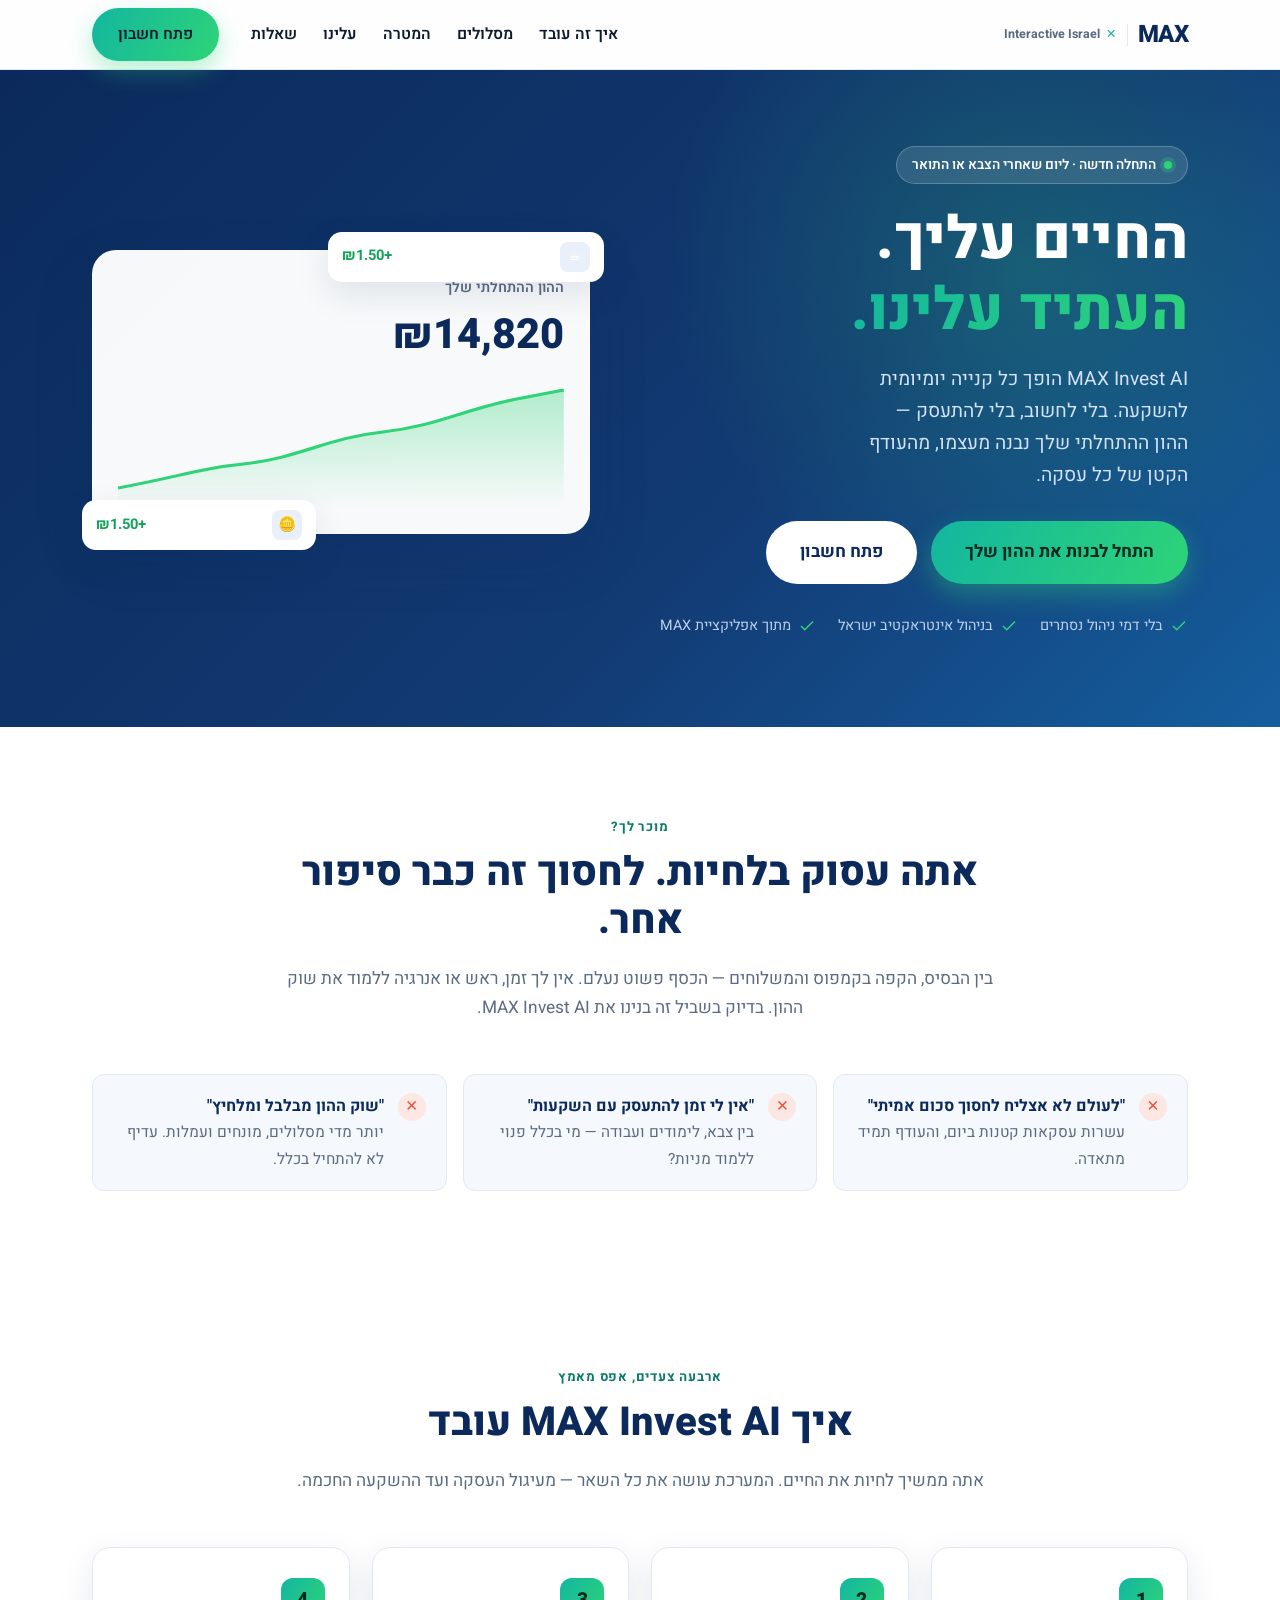
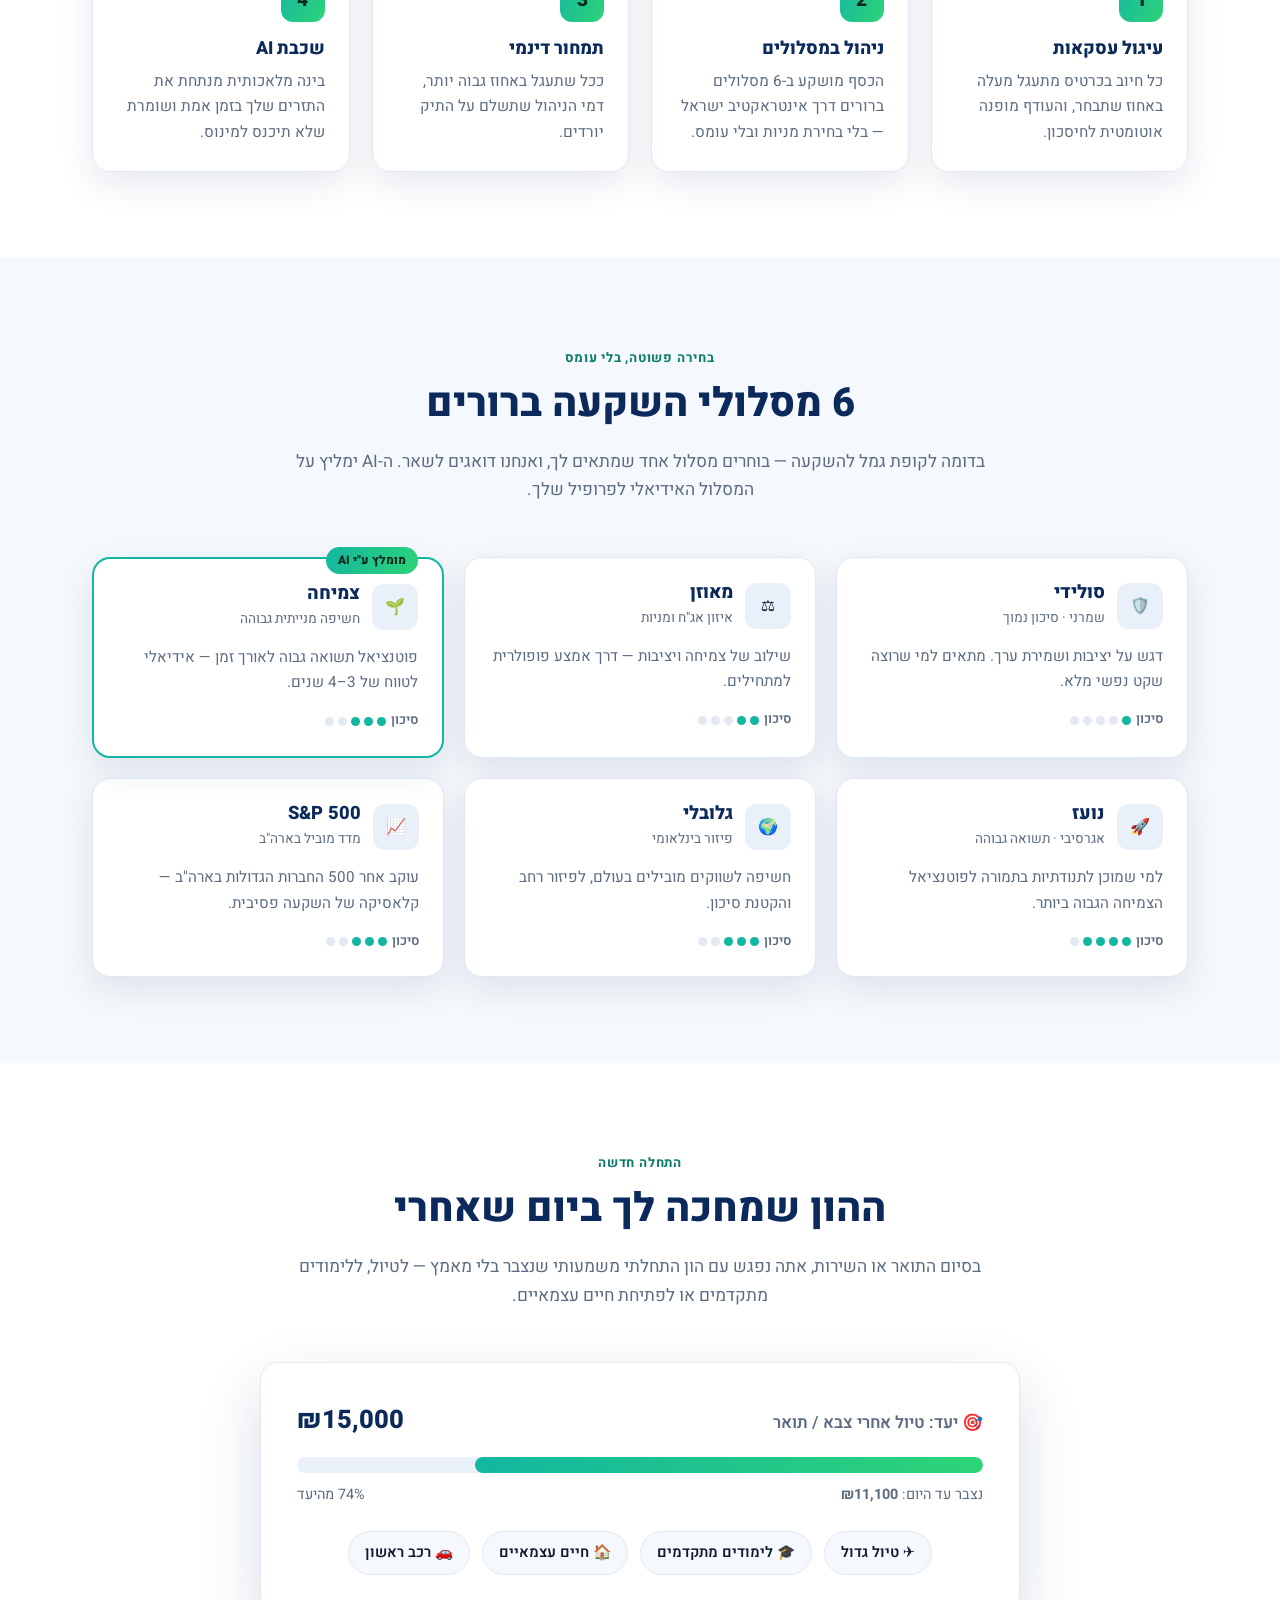
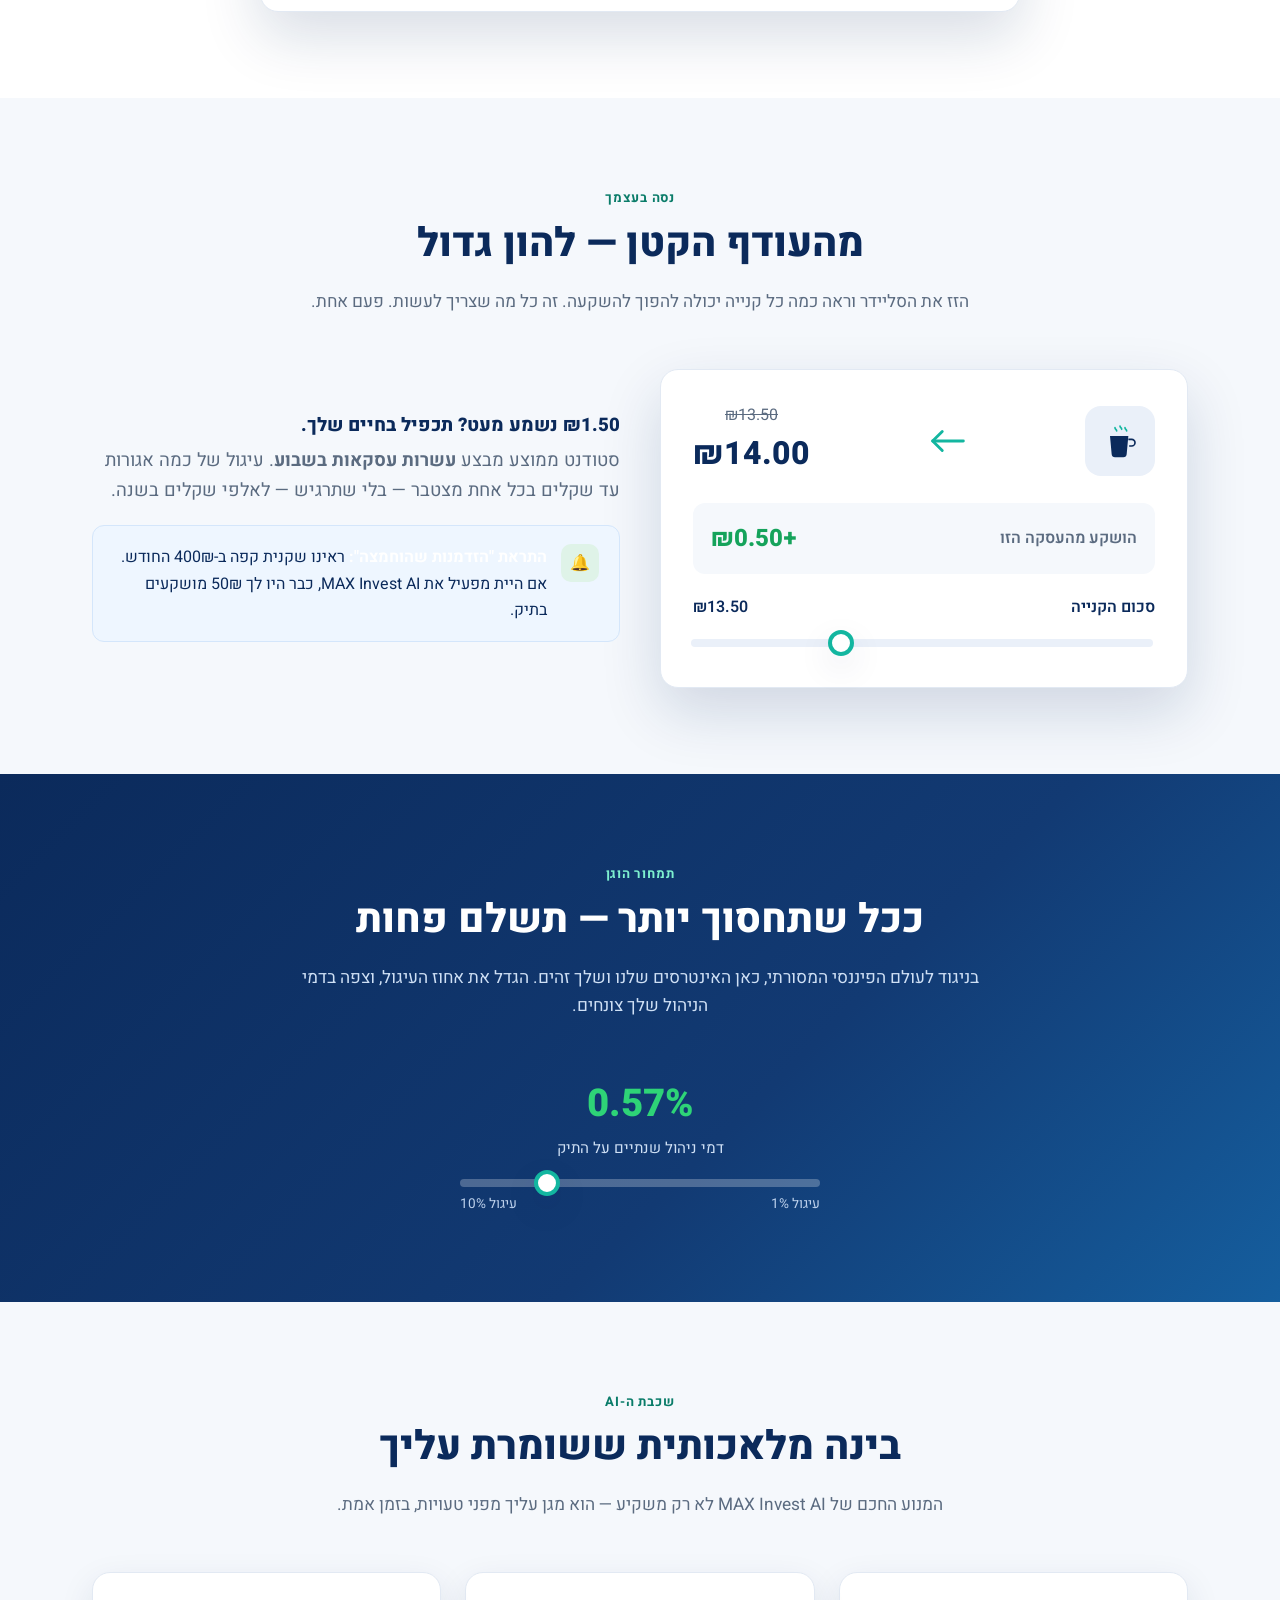
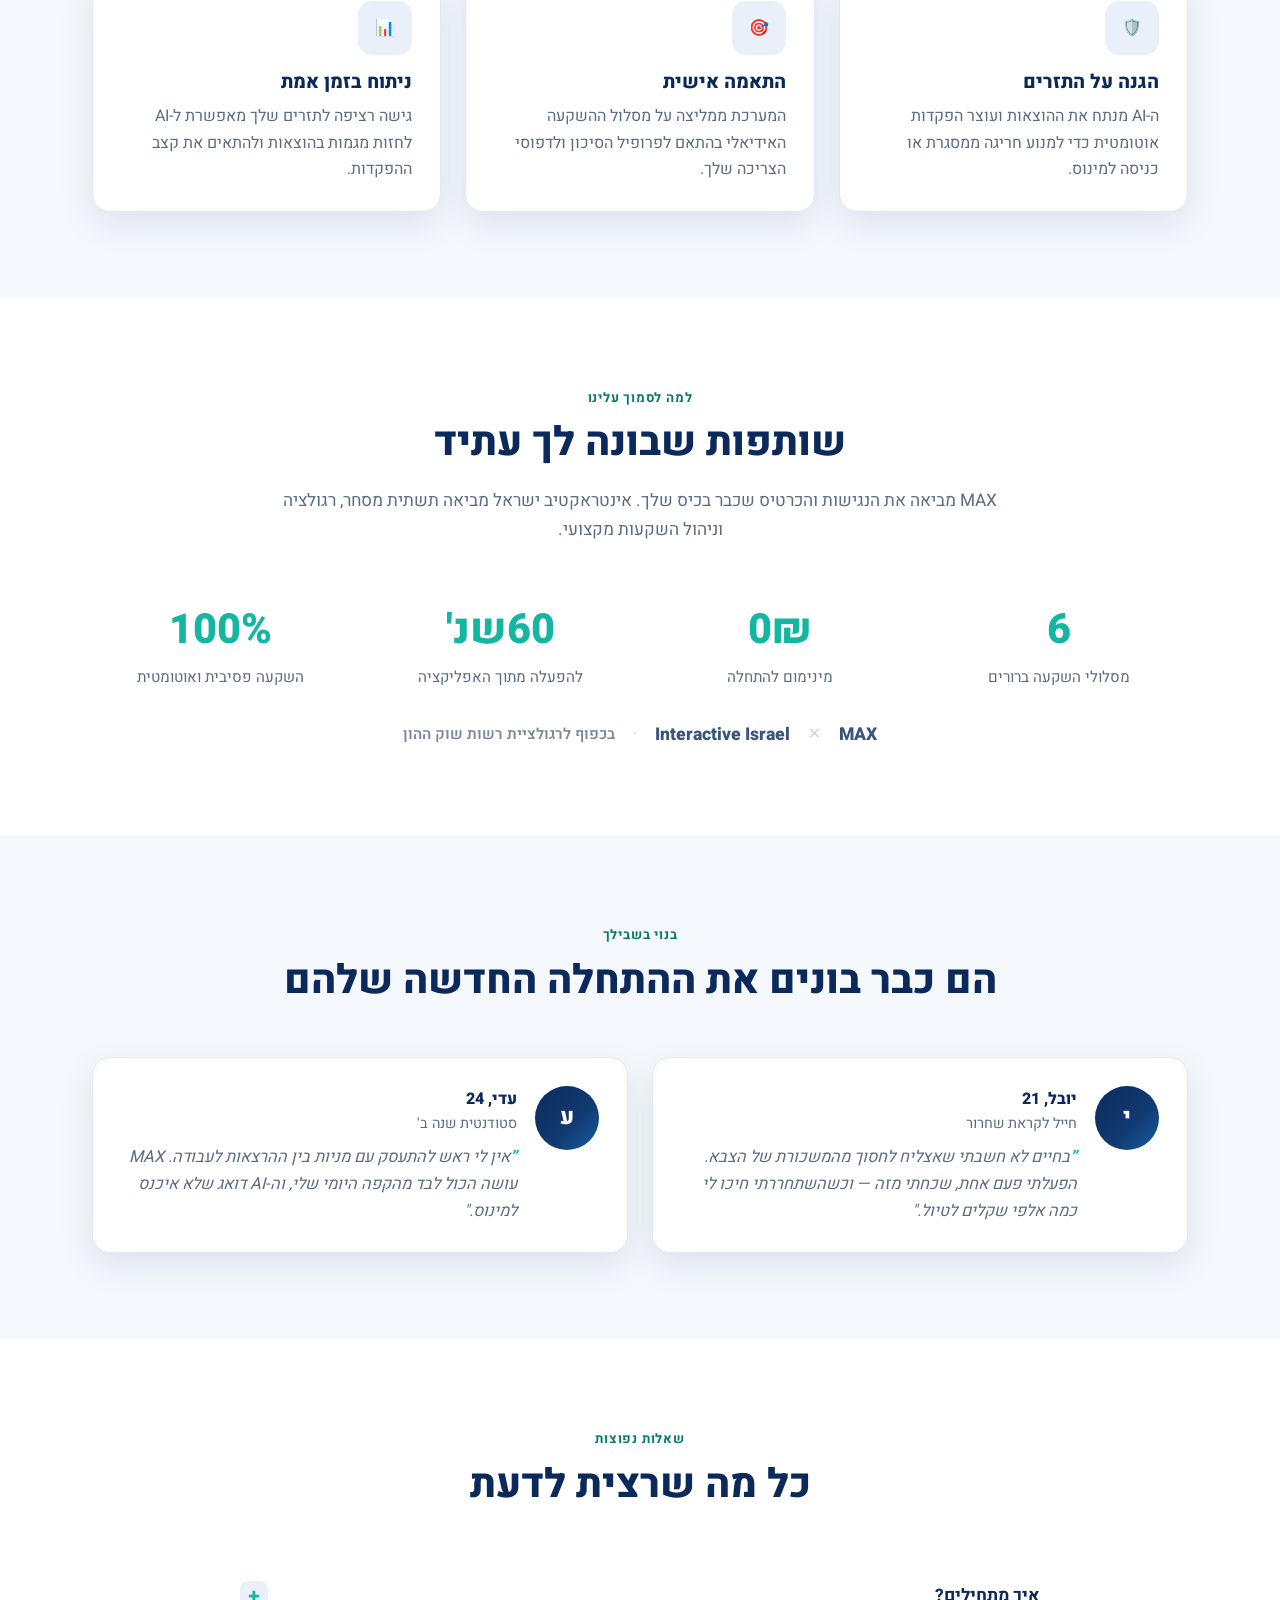
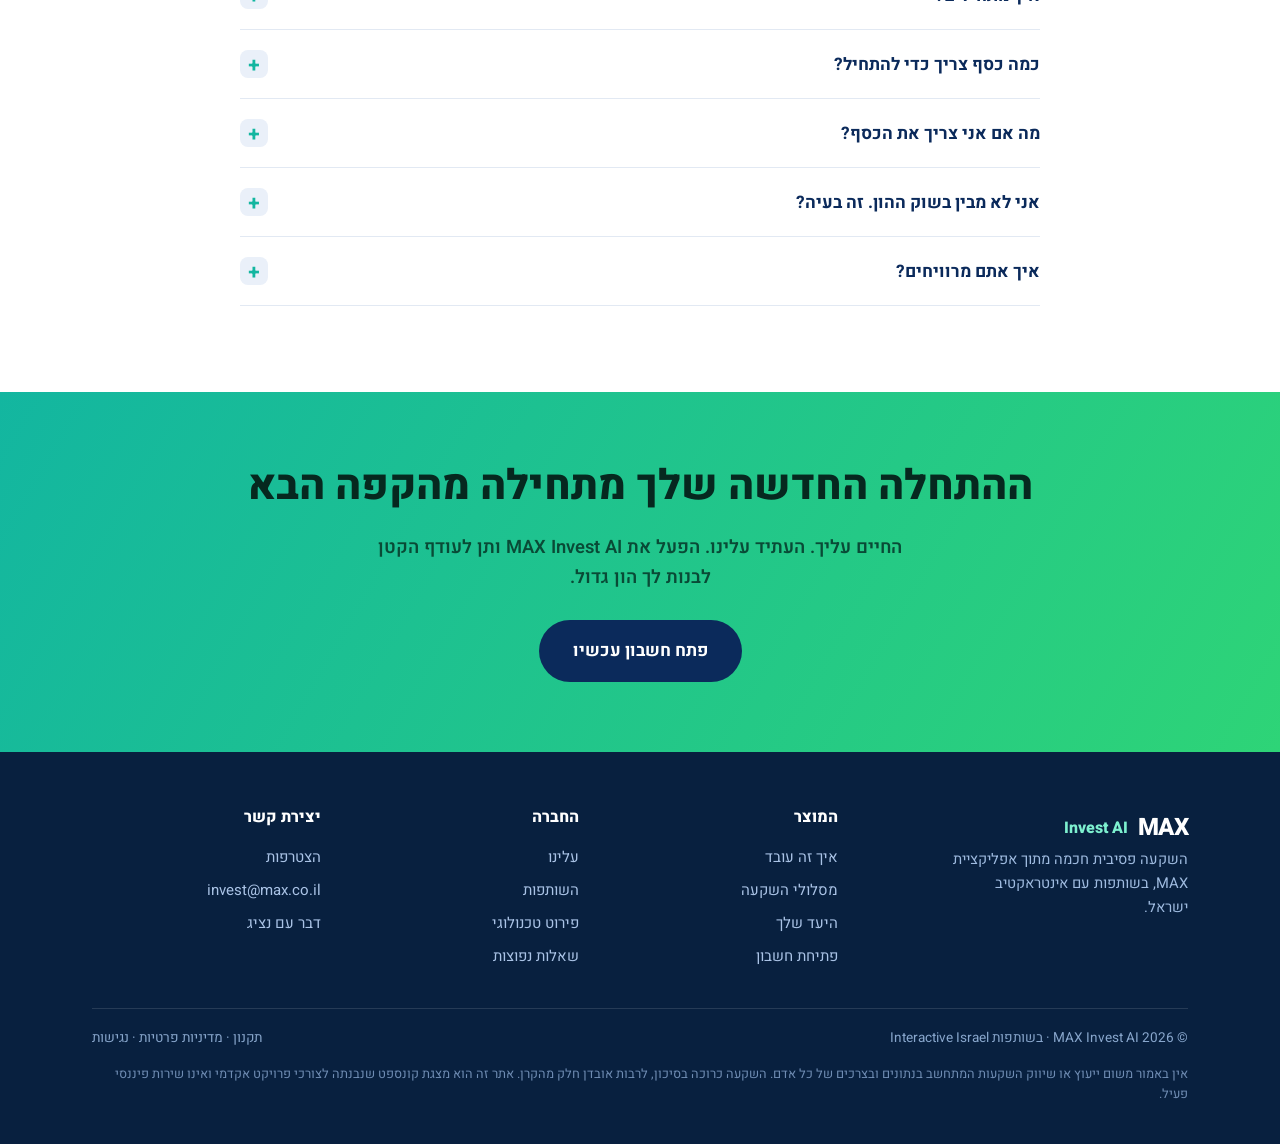
==== commit 63f05baa: "Hero 'Start' CTA scrolls to product explanation (#how) instead of signup Co-Authored-By: Claude Opus" ====
--- a/index.html
+++ b/index.html
@@ -41,8 +41,8 @@
         <h1>החיים עליך.<br><span class="accent">העתיד עלינו.</span></h1>
         <p class="hero__sub">MAX Invest AI הופך כל קנייה יומיומית להשקעה. בלי לחשוב, בלי להתעסק — ההון ההתחלתי שלך נבנה מעצמו, מהעודף הקטן של כל עסקה.</p>
         <div class="hero__cta">
-          <a href="signup.html" class="btn btn--primary btn--lg">התחל לבנות את ההון שלך</a>
-          <a href="#how" class="btn btn--light btn--lg">איך זה עובד?</a>
+          <a href="#how" class="btn btn--primary btn--lg">התחל לבנות את ההון שלך</a>
+          <a href="signup.html" class="btn btn--light btn--lg">פתח חשבון</a>
         </div>
         <div class="hero__trust">
           <span><svg viewBox="0 0 24 24" fill="none" stroke="#2ED477" stroke-width="2"><path d="M20 6 9 17l-5-5"/></svg> בלי דמי ניהול נסתרים</span>
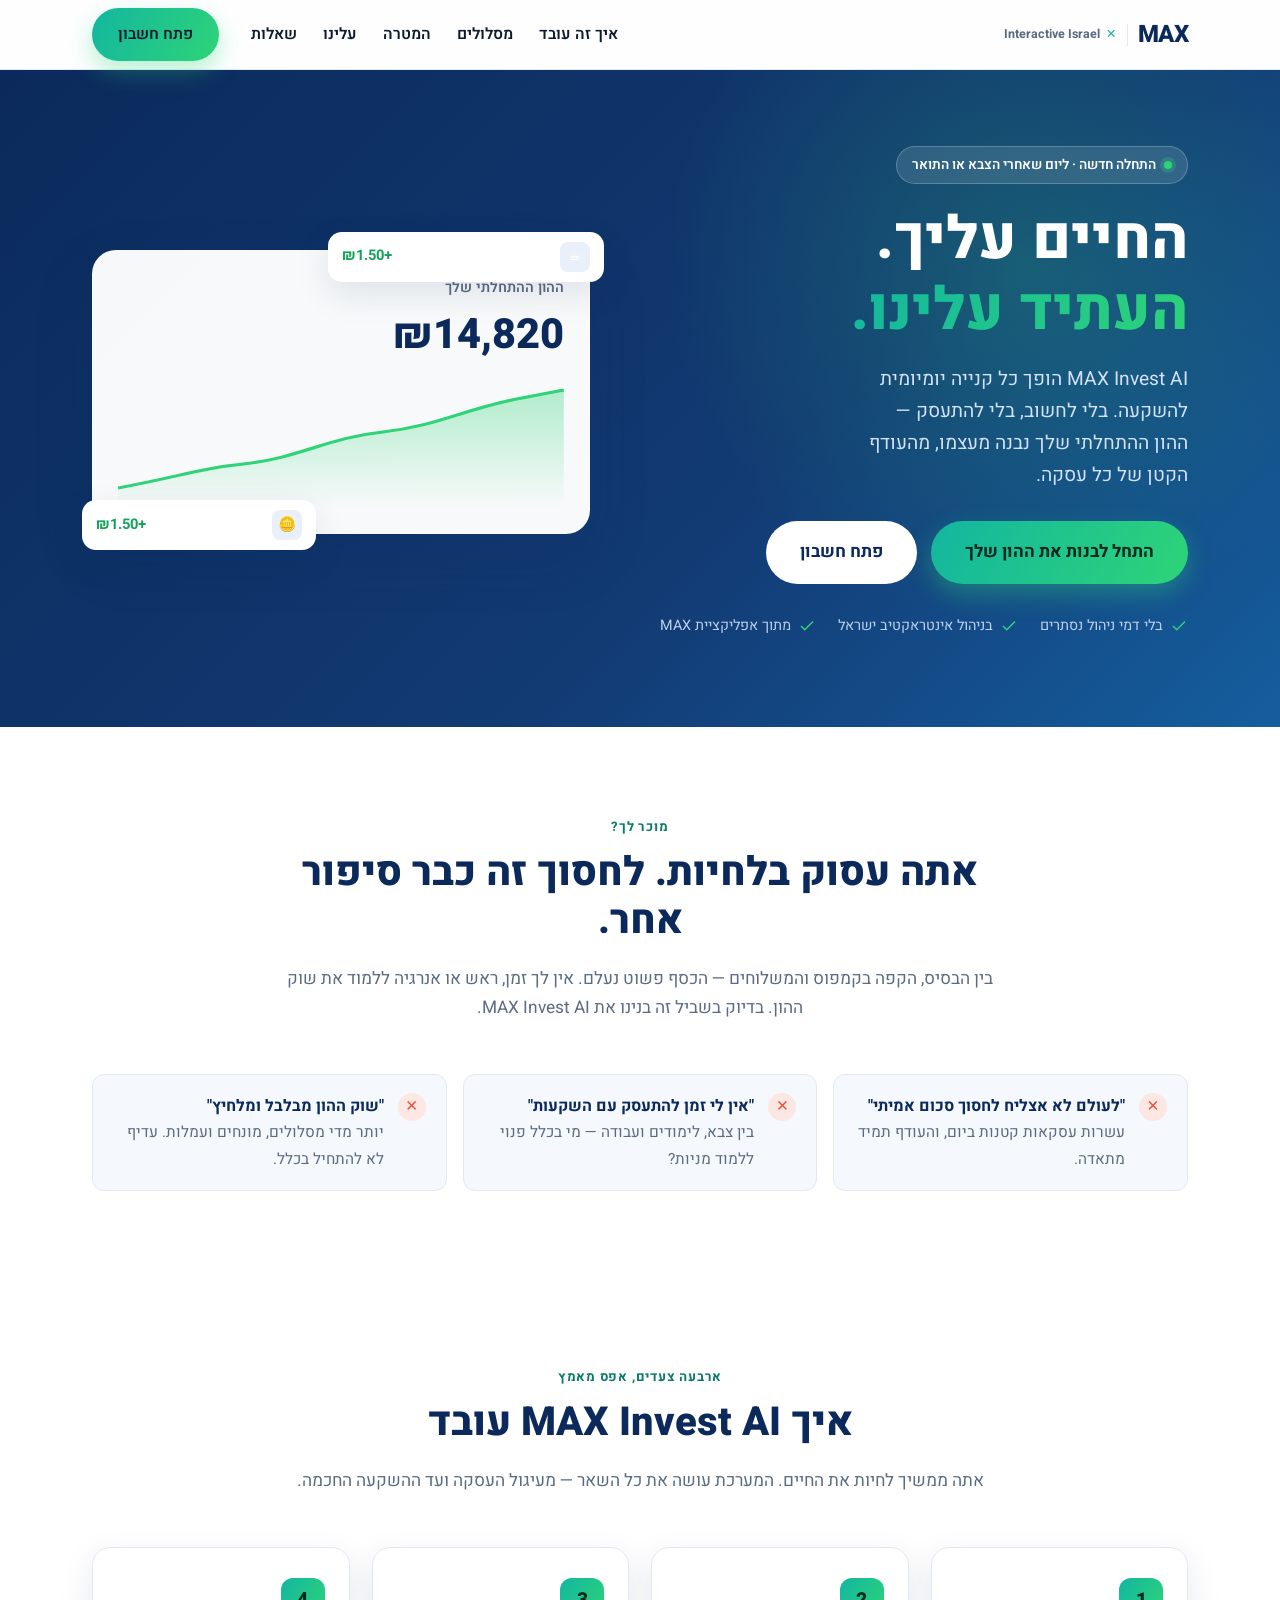
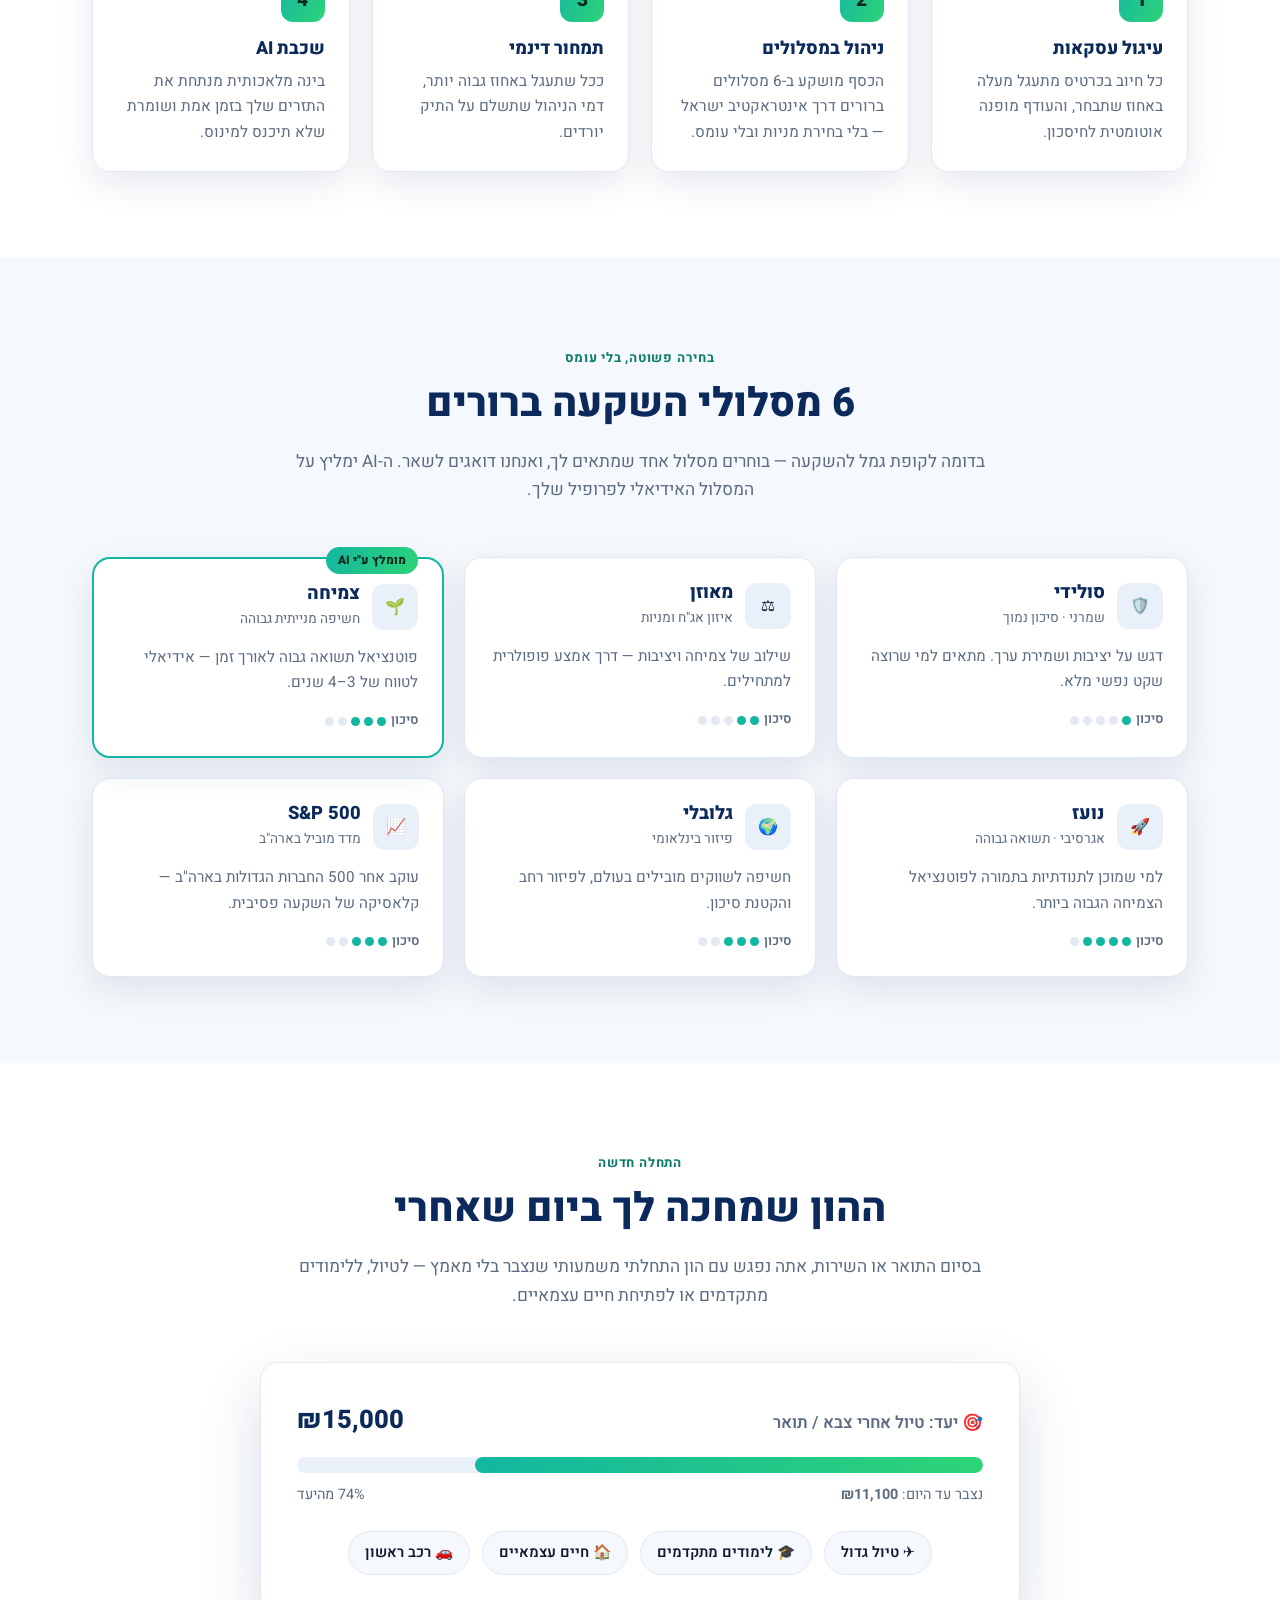
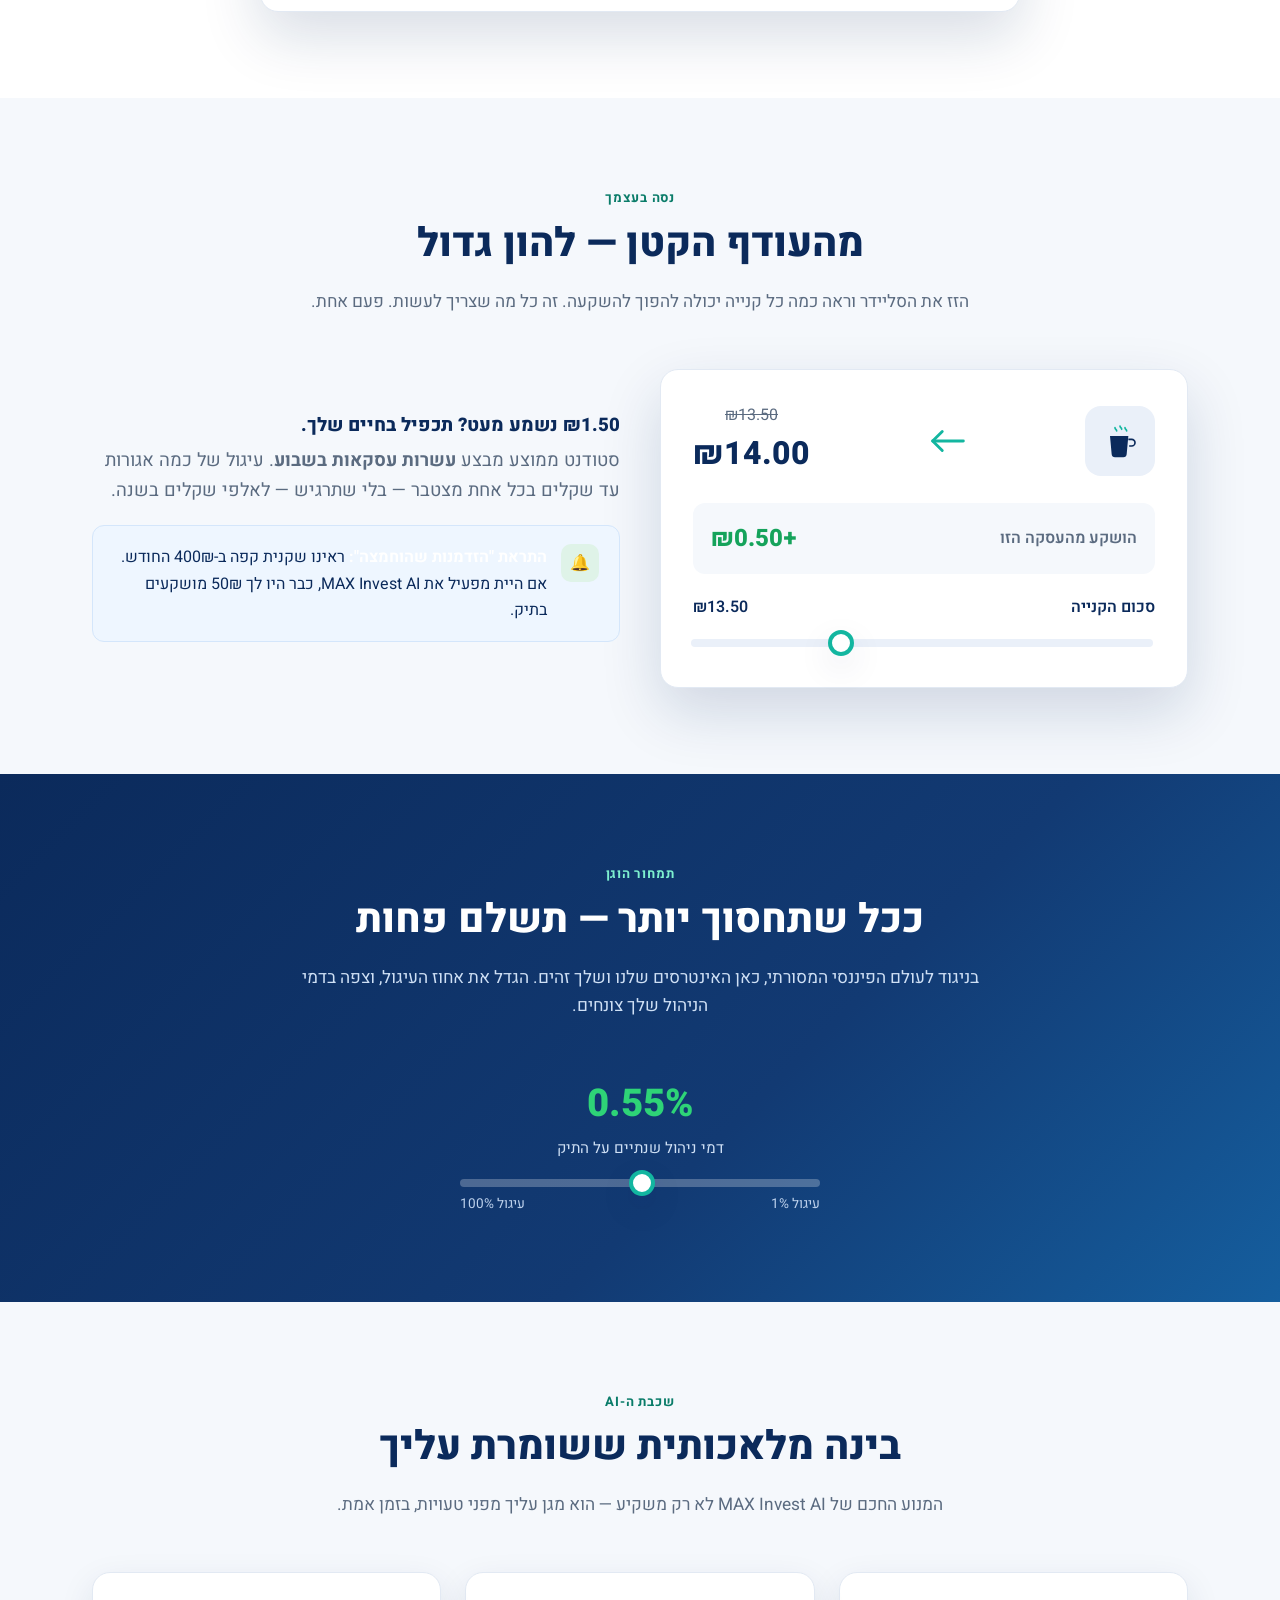
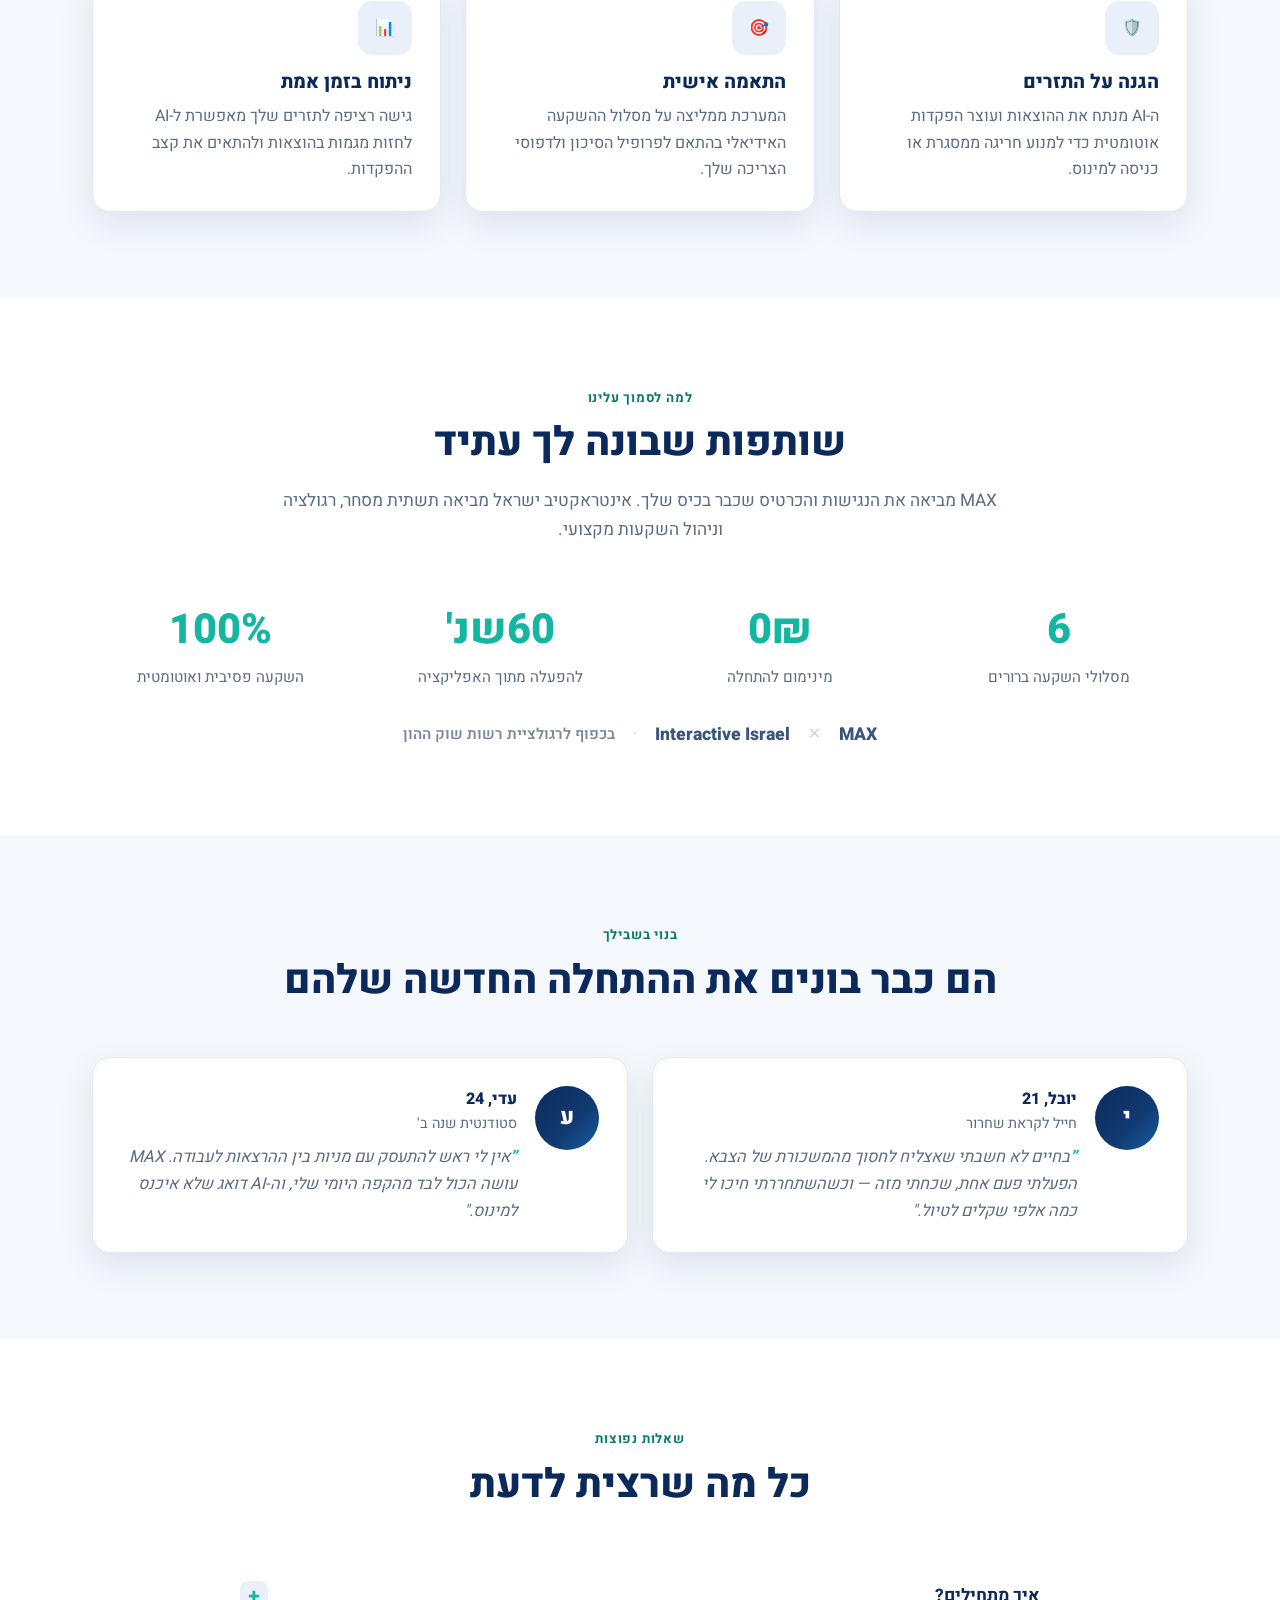
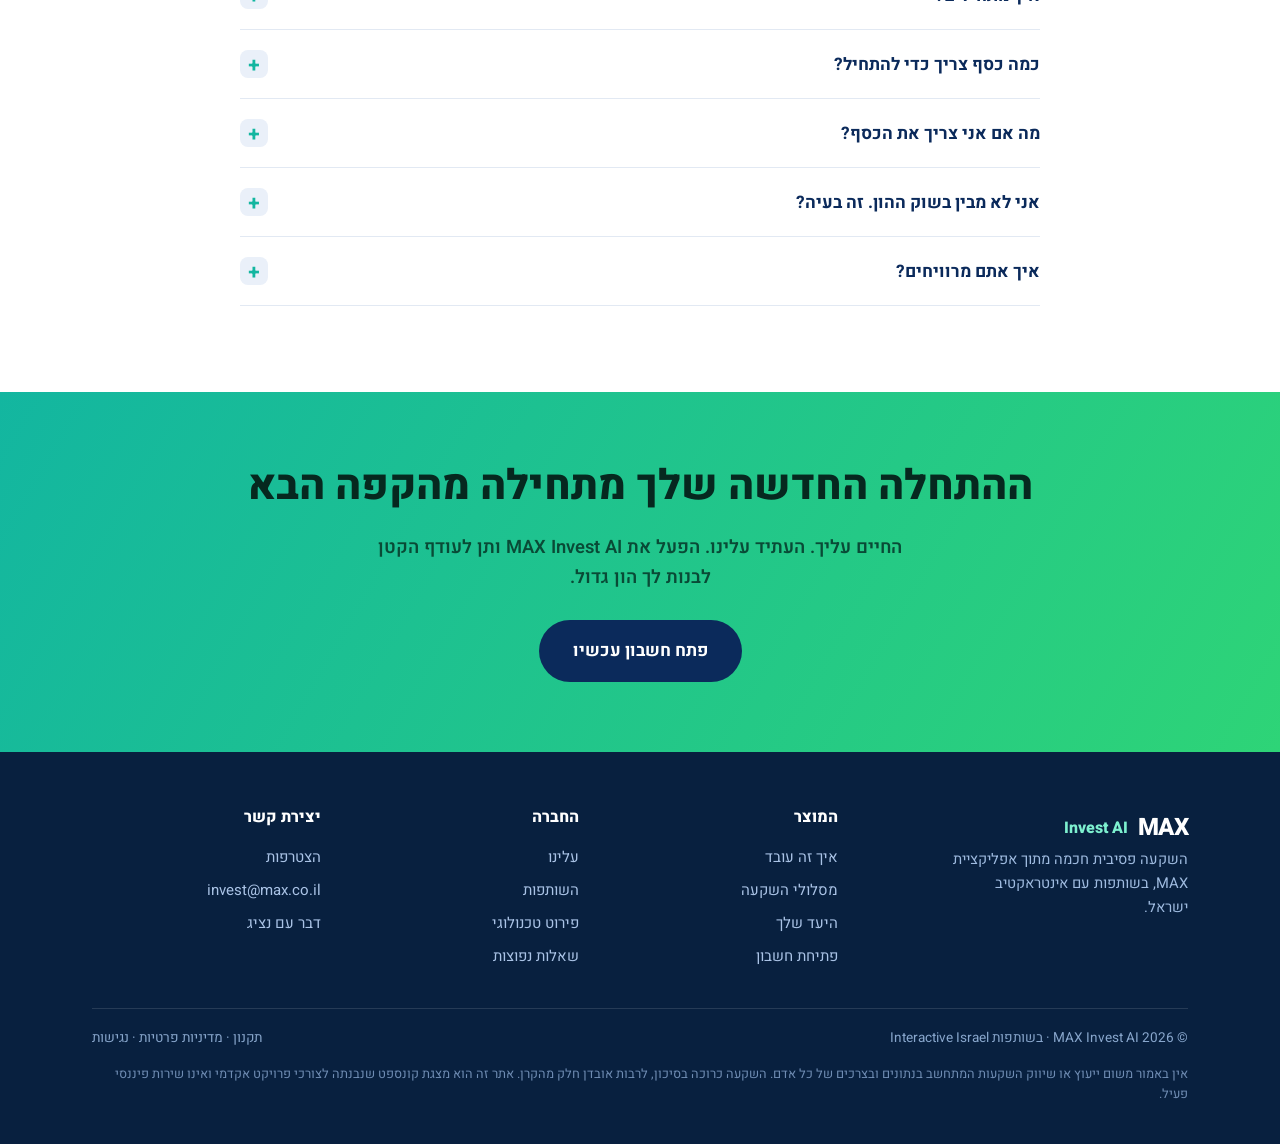
==== commit 78350d0d: "Extend dynamic fee slider range to 100% round-up (index + how-it-works) Co-Authored-By: Claude Opus " ====
--- a/index.html
+++ b/index.html
@@ -252,8 +252,8 @@
           <div class="gauge__value" id="feeValue">0.5%</div>
           <div class="gauge__note">דמי ניהול שנתיים על התיק</div>
         </div>
-        <input type="range" id="feeSlider" min="1" max="10" value="8" step="1" aria-label="אחוז עיגול" />
-        <div class="scale"><span>עיגול 1%</span><span>עיגול 10%</span></div>
+        <input type="range" id="feeSlider" min="1" max="100" value="50" step="1" aria-label="אחוז עיגול" />
+        <div class="scale"><span>עיגול 1%</span><span>עיגול 100%</span></div>
       </div>
     </div>
   </section>
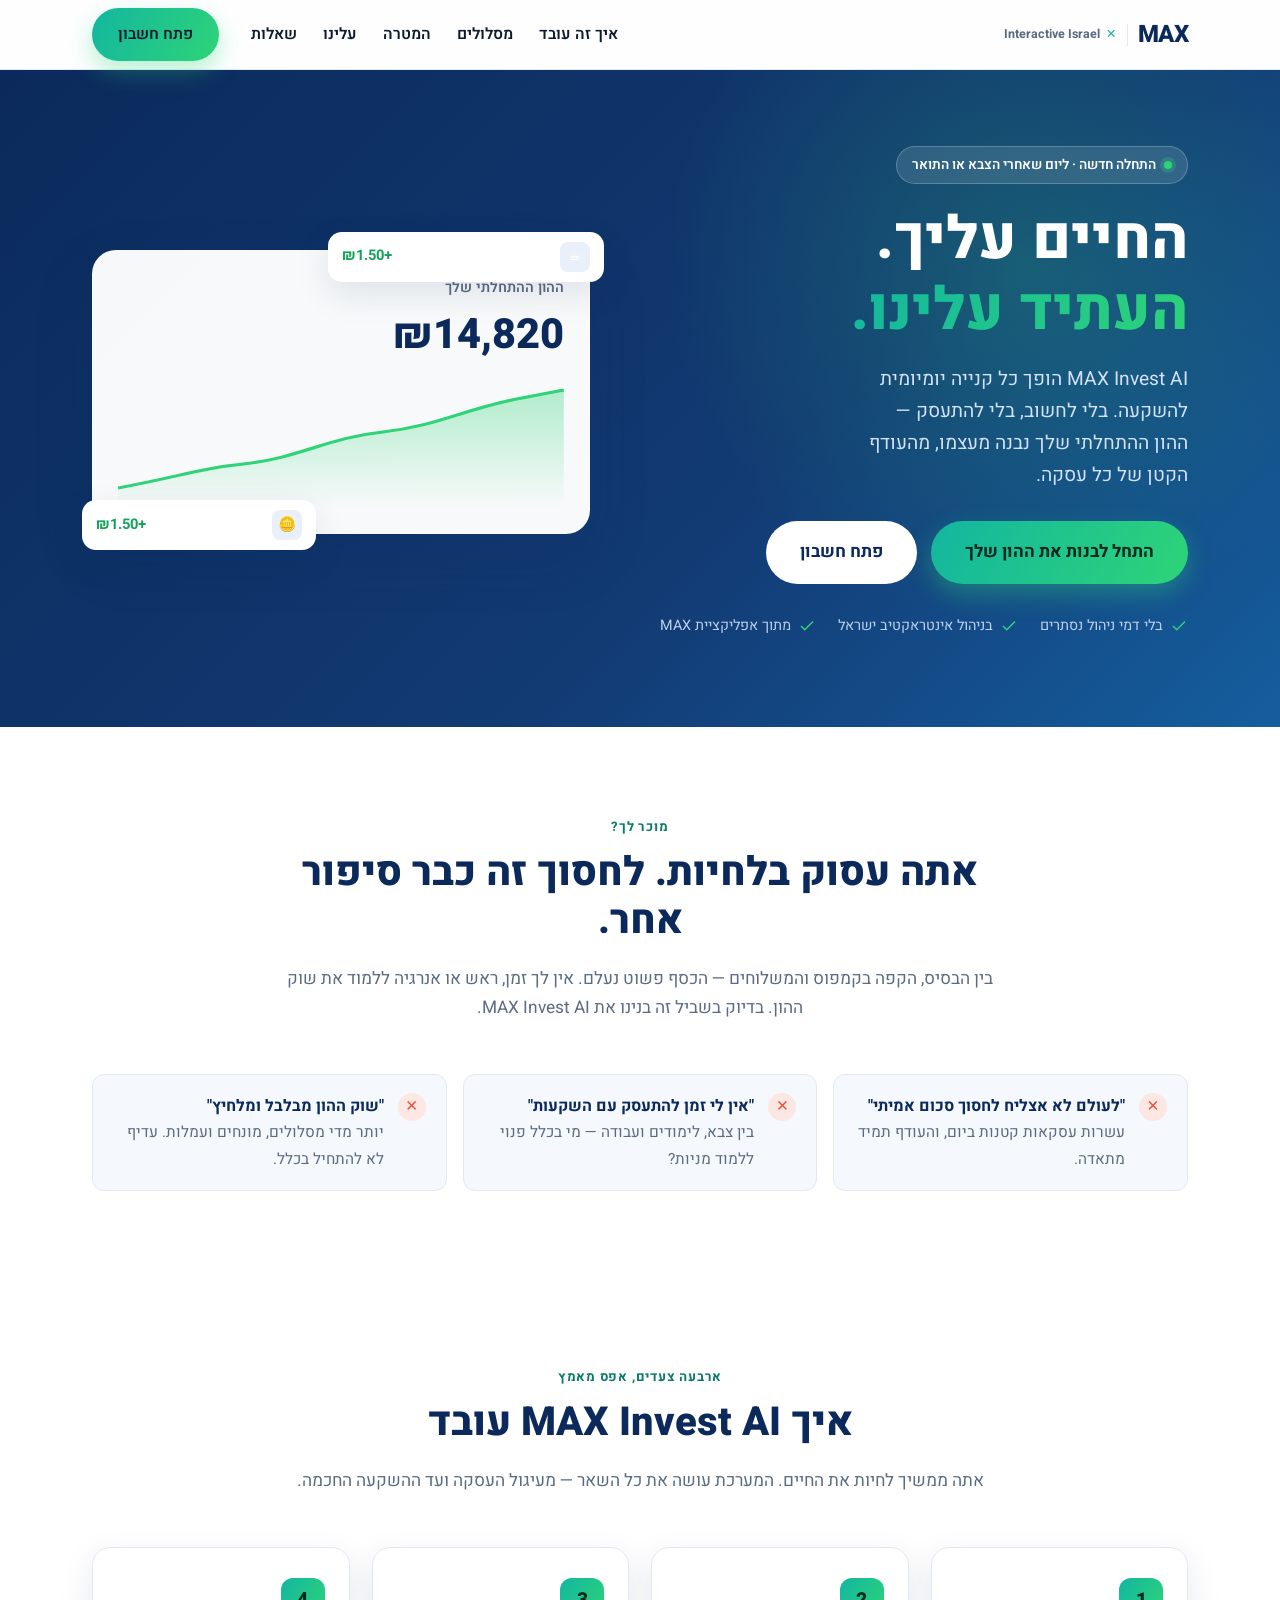
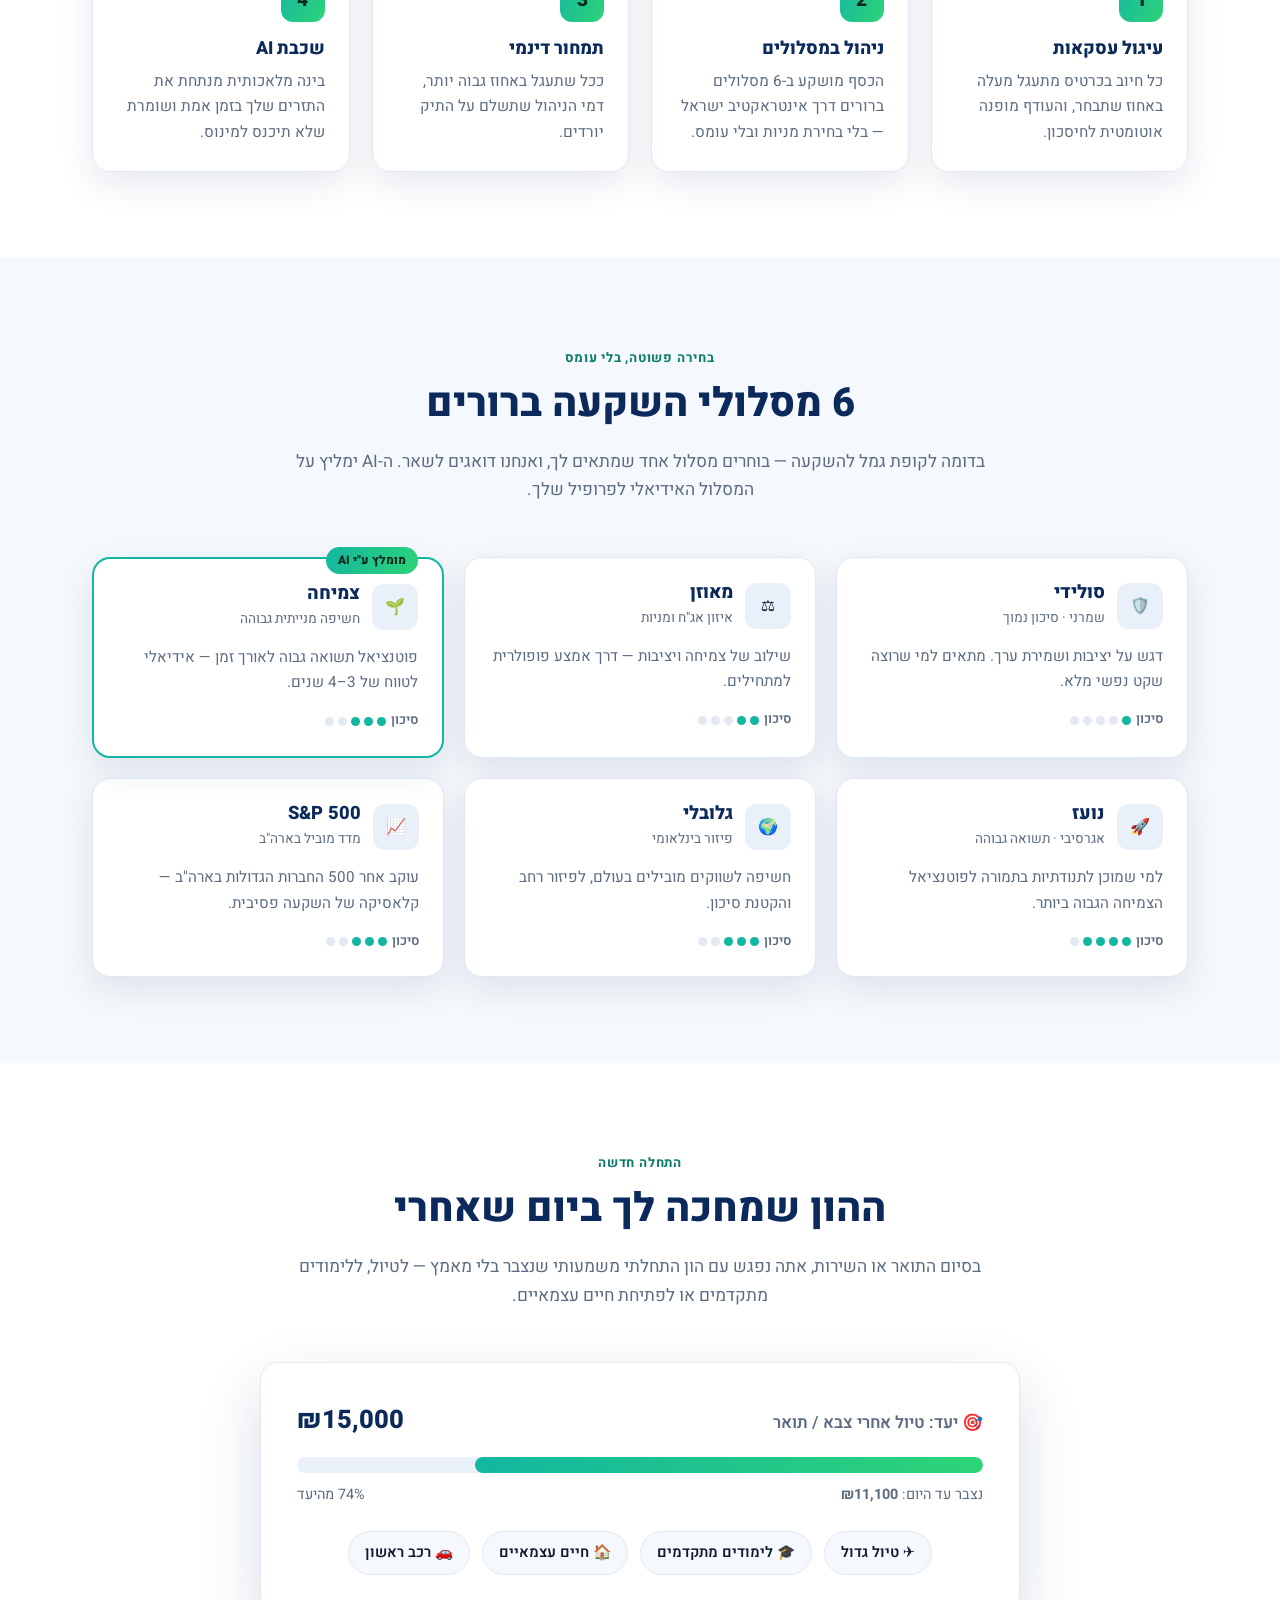
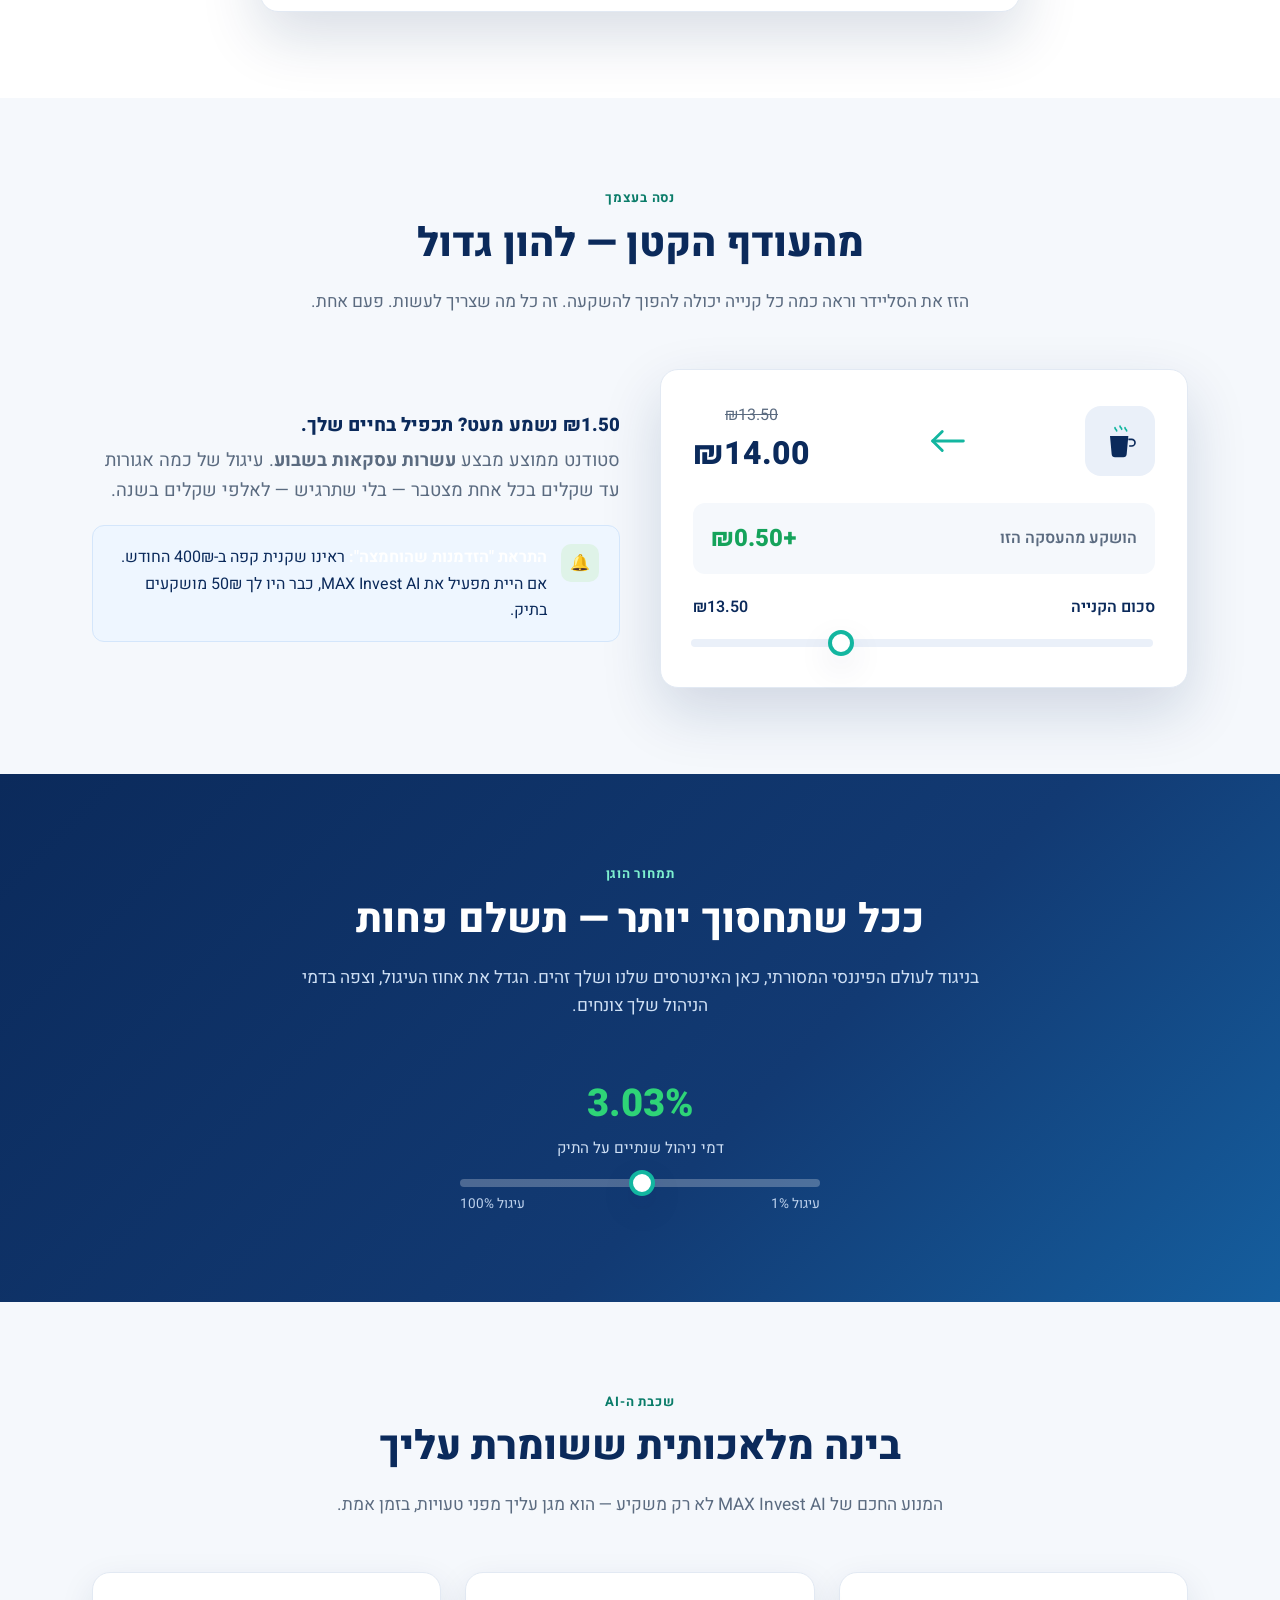
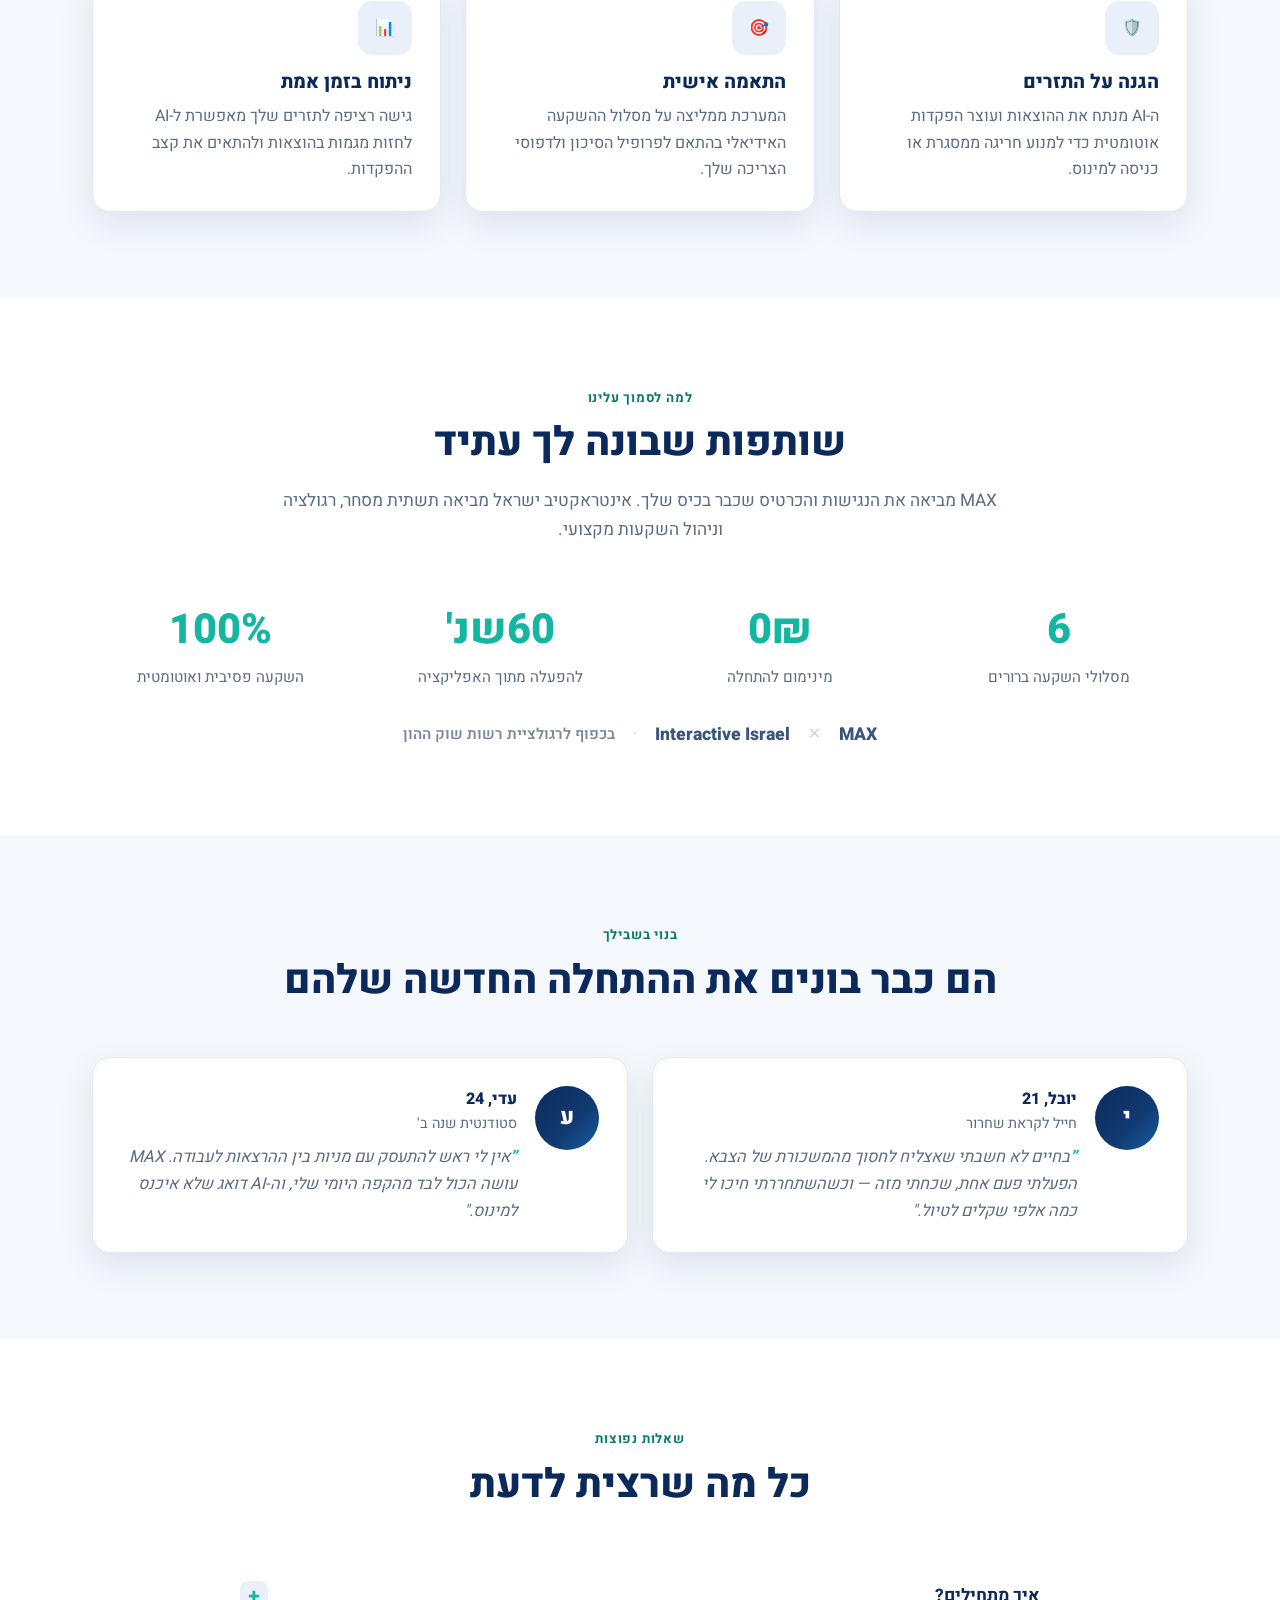
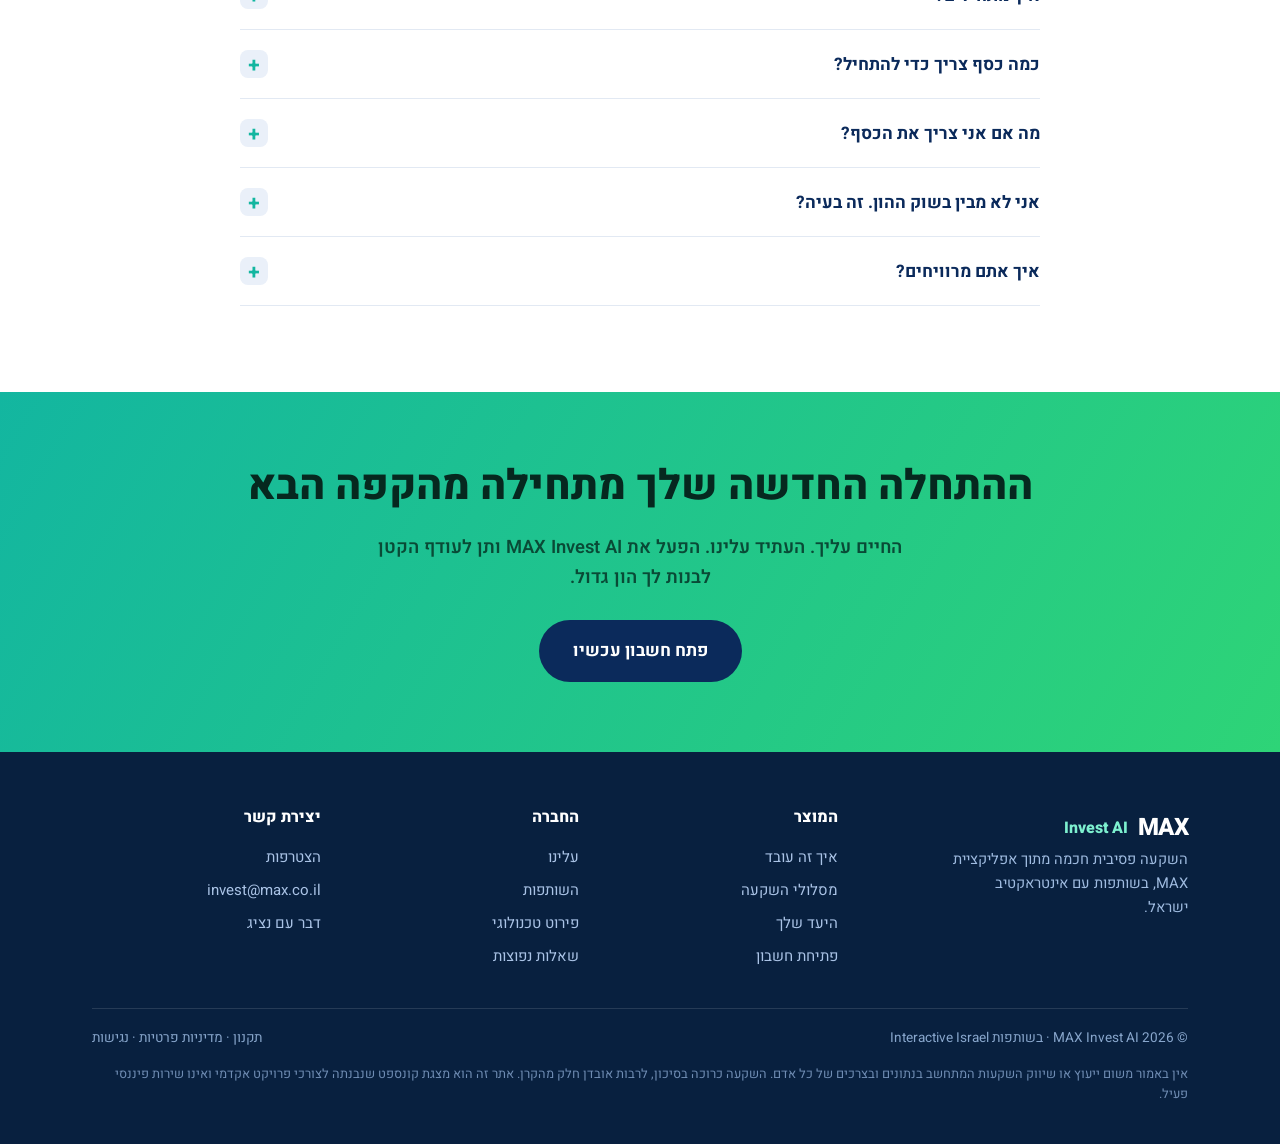
==== commit fd09cc40: "Dynamic fee: 5.5% at 1% round-up, linear down to 0.5% at 100% Co-Authored-By: Claude Opus 4.8 <norep" ====
--- a/index.html
+++ b/index.html
@@ -249,7 +249,7 @@
       </div>
       <div class="feemeter">
         <div class="gauge">
-          <div class="gauge__value" id="feeValue">0.5%</div>
+          <div class="gauge__value" id="feeValue">3.03%</div>
           <div class="gauge__note">דמי ניהול שנתיים על התיק</div>
         </div>
         <input type="range" id="feeSlider" min="1" max="100" value="50" step="1" aria-label="אחוז עיגול" />
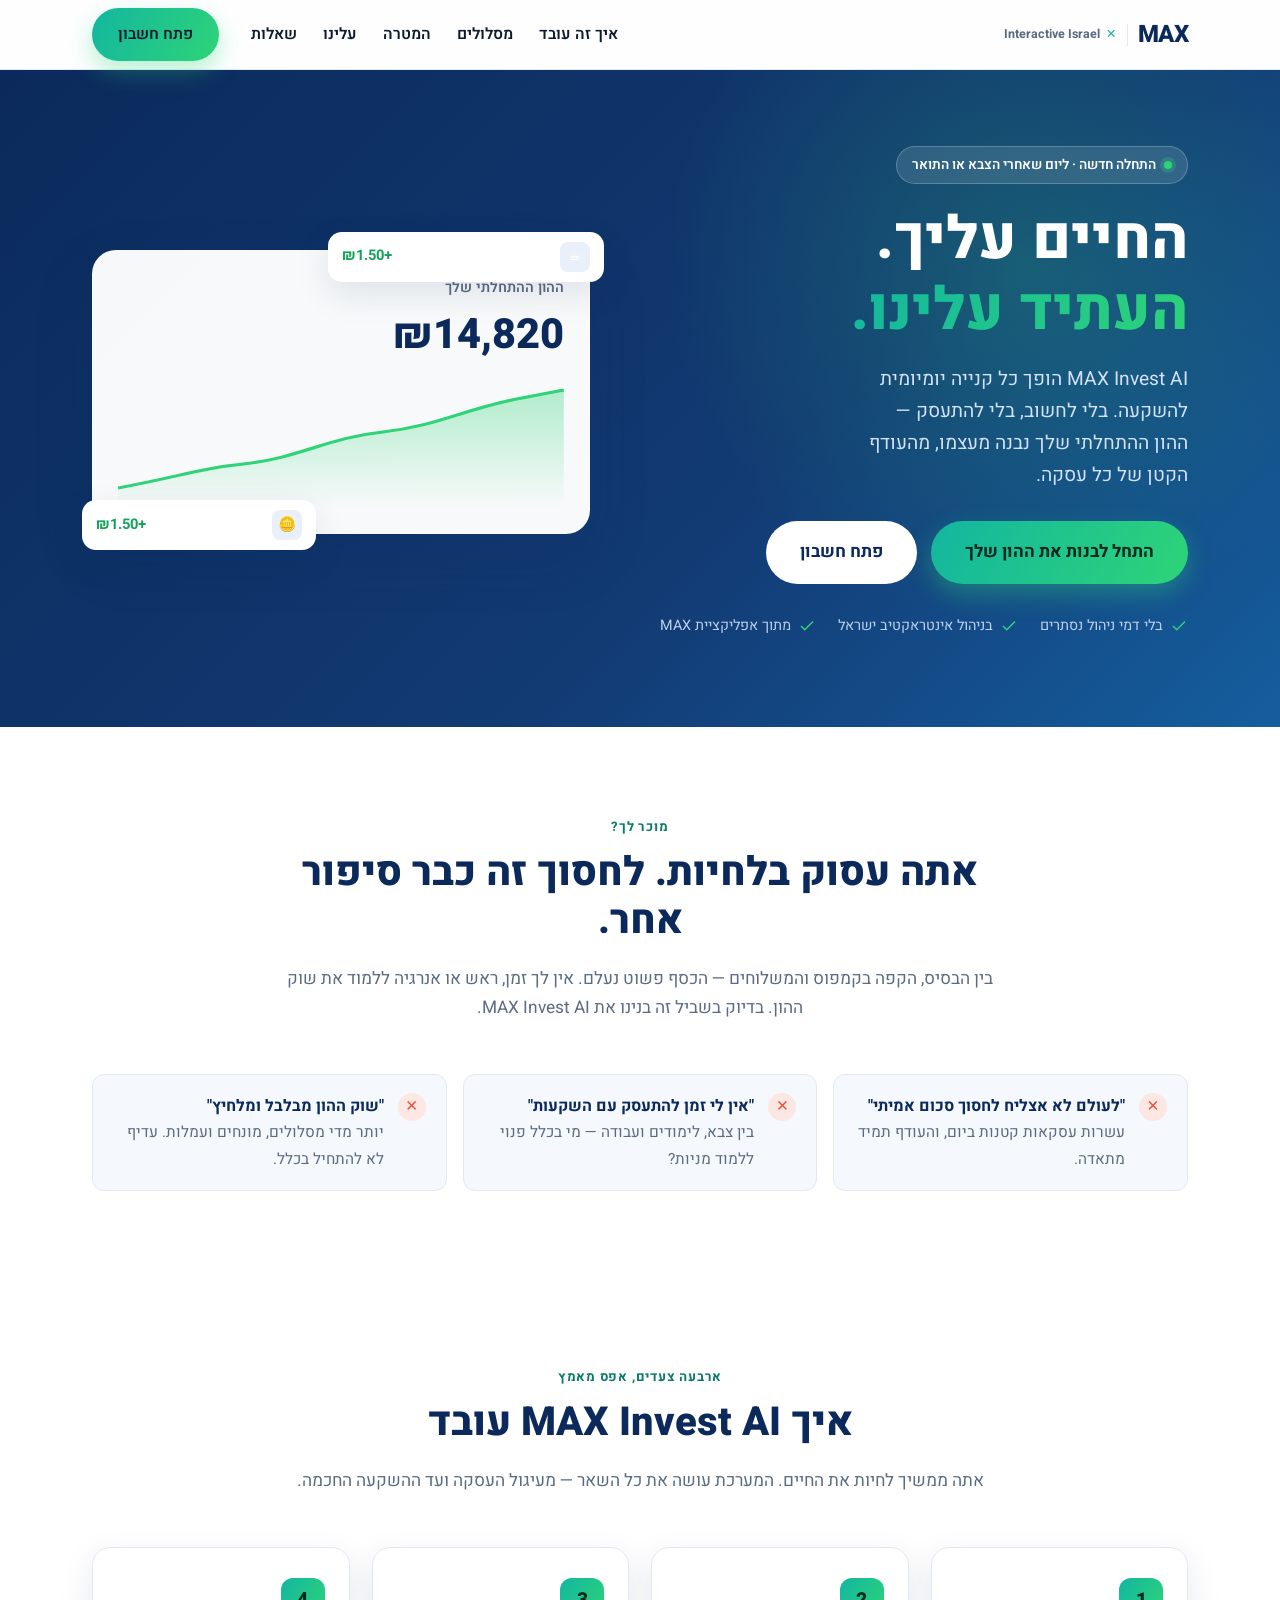
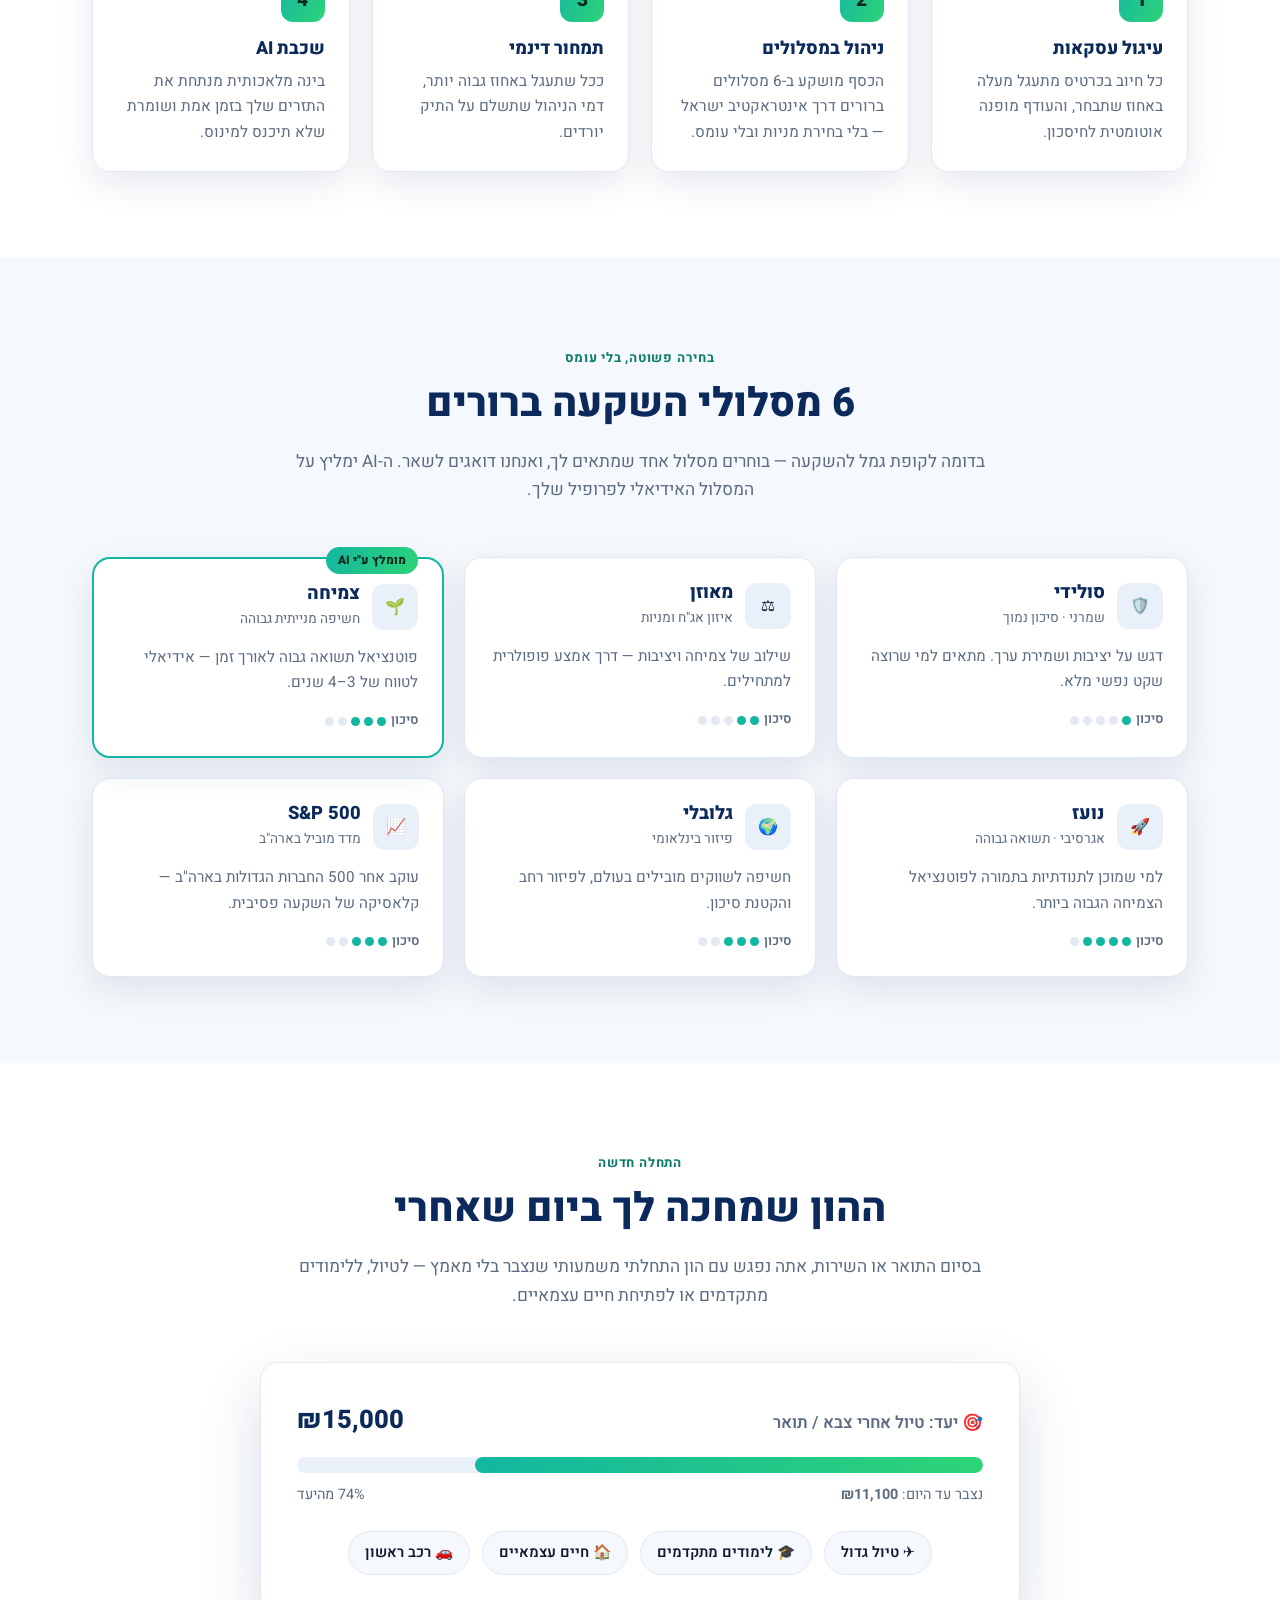
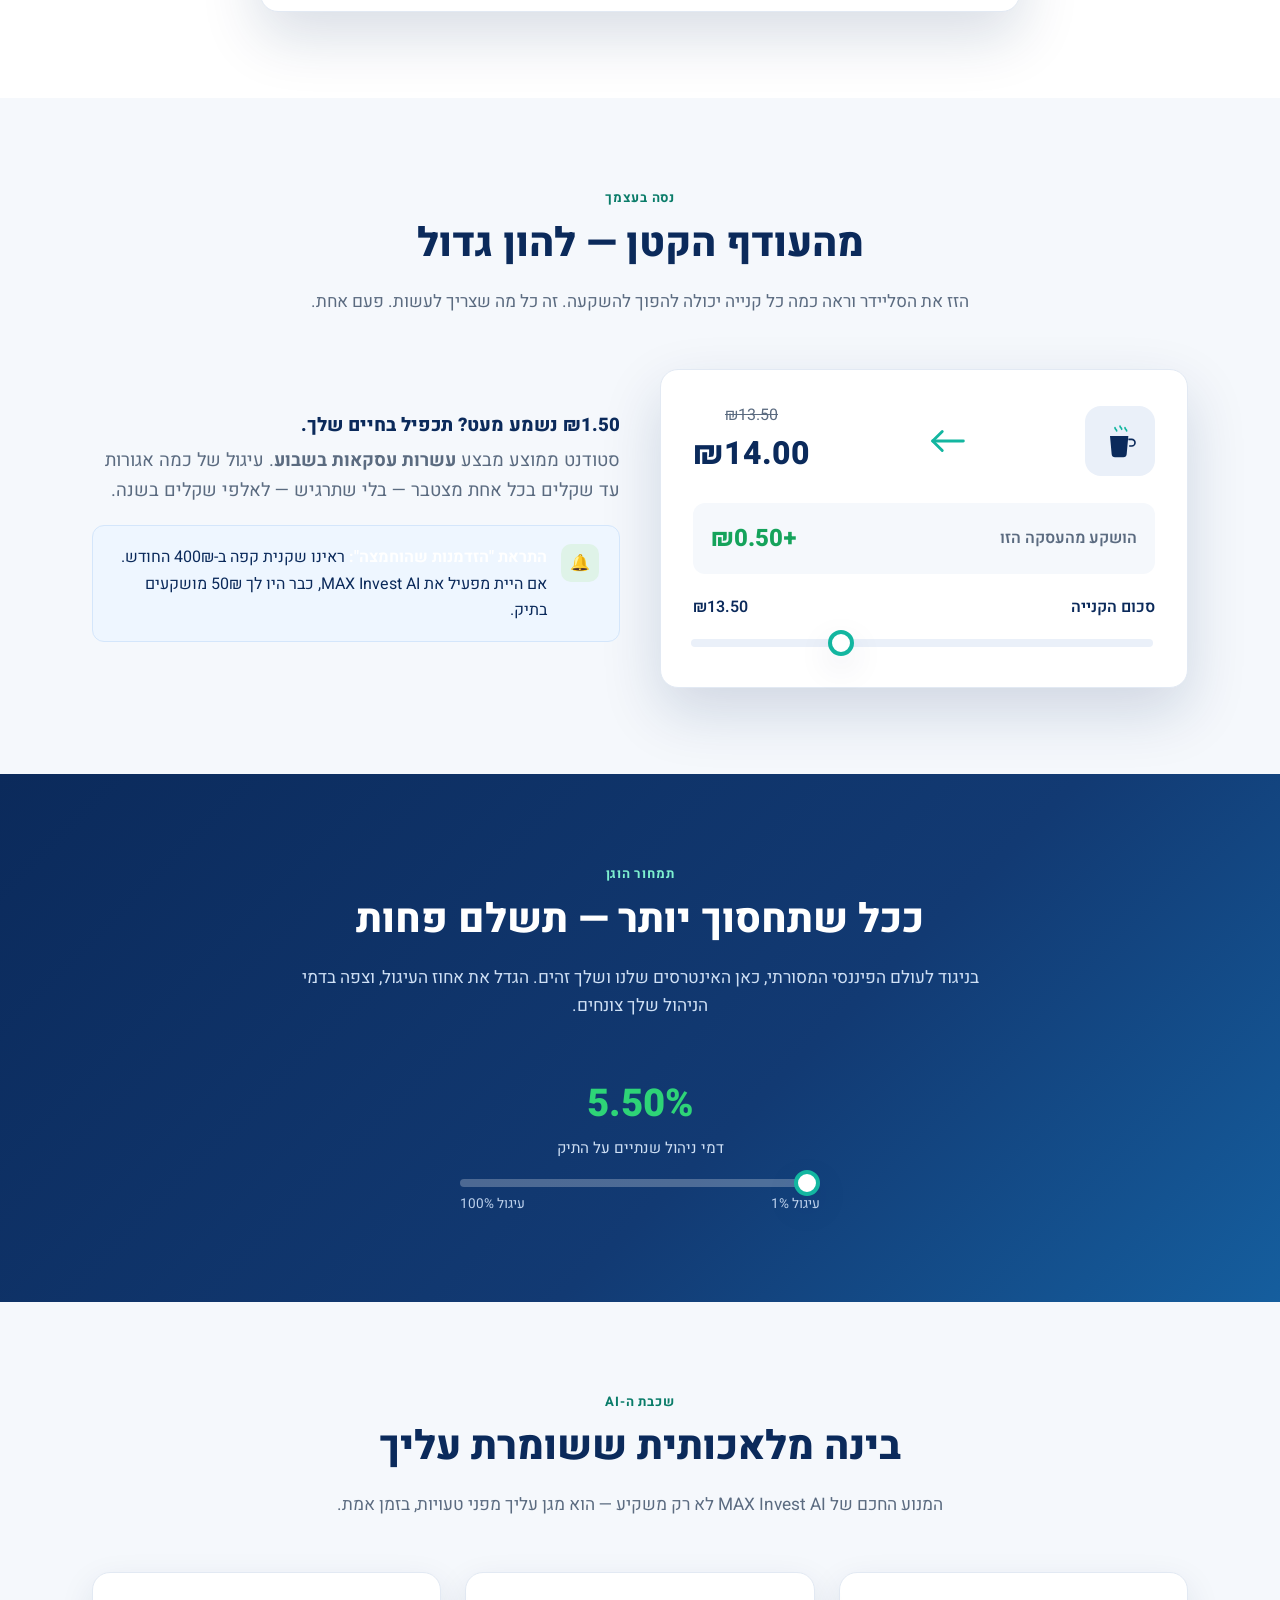
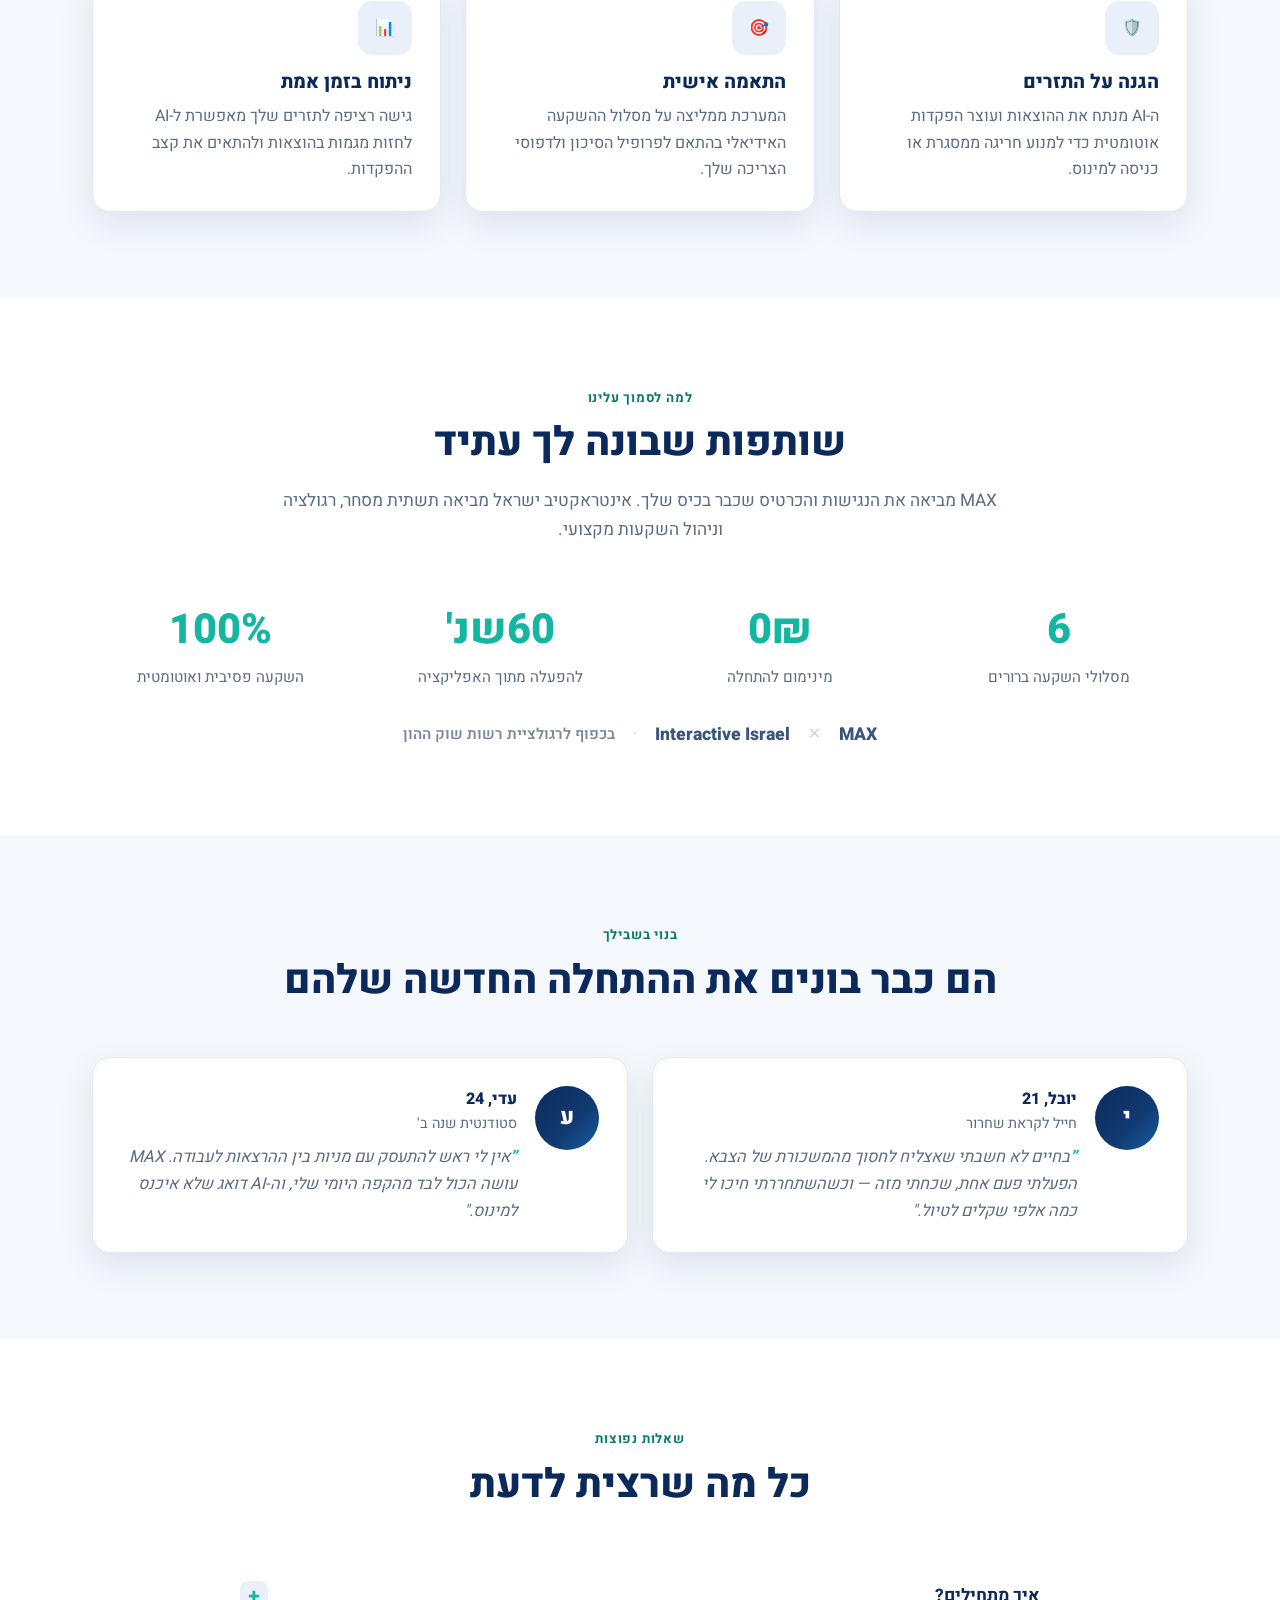
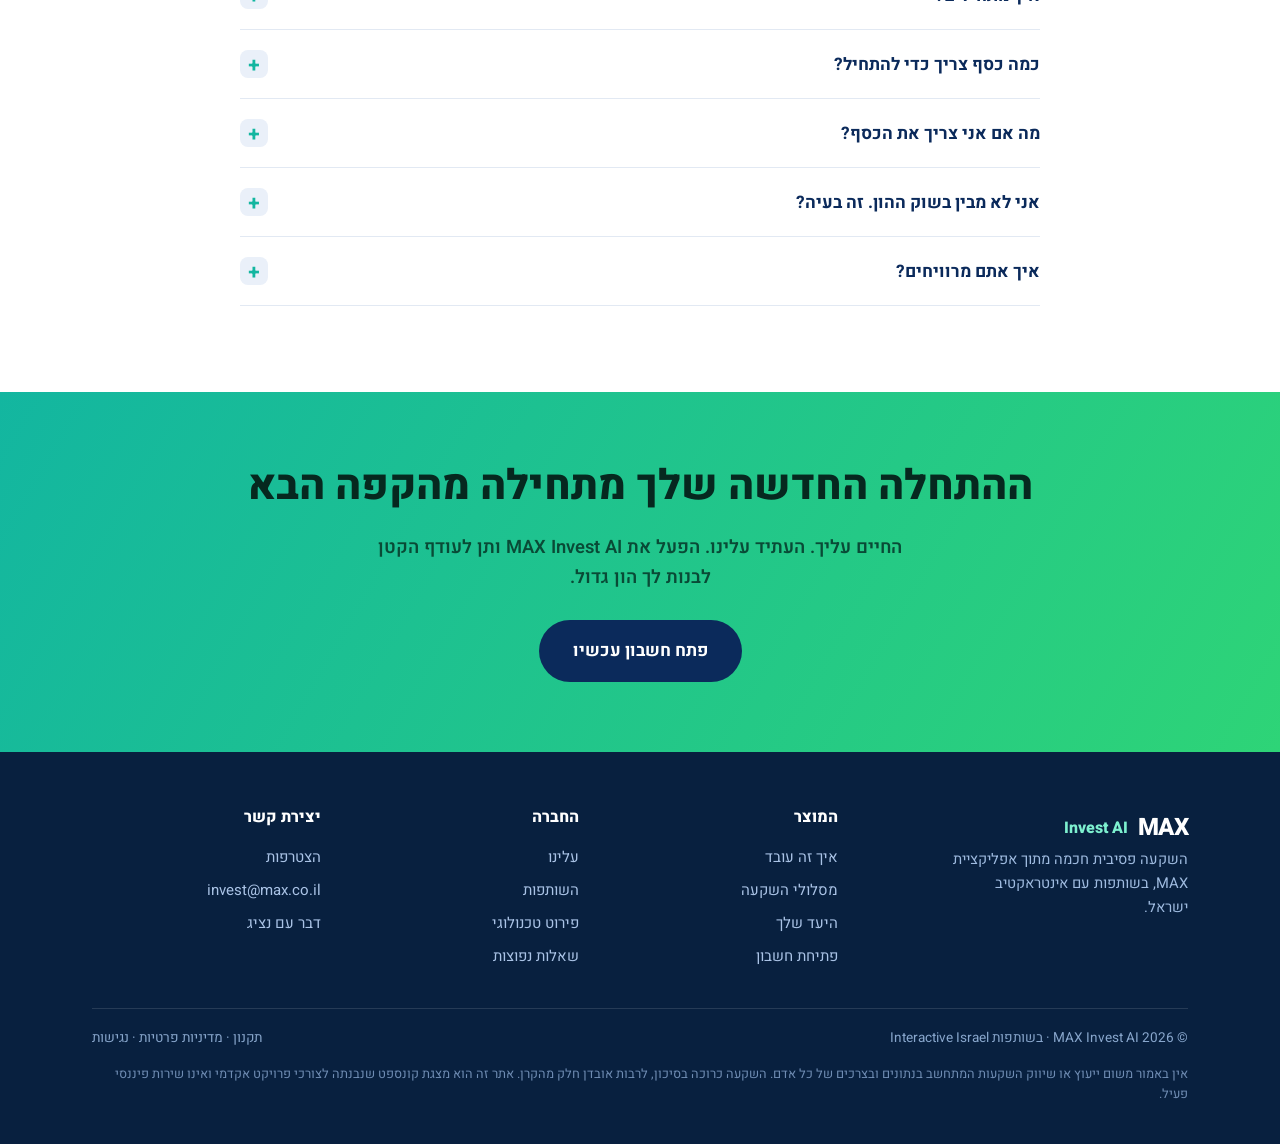
==== commit 278ff467: "Fee slider starts at right (1% = 5.5%); add ?v=3 cache-busting to css/js Co-Authored-By: Claude Opus" ====
--- a/index.html
+++ b/index.html
@@ -9,7 +9,7 @@
   <link rel="preconnect" href="https://fonts.gstatic.com" crossorigin />
   <link href="https://fonts.googleapis.com/css2?family=Heebo:wght@400;500;600;700;800;900&display=swap" rel="stylesheet" />
   <link rel="icon" type="image/svg+xml" href="favicon.svg" />
-  <link rel="stylesheet" href="css/styles.css" />
+  <link rel="stylesheet" href="css/styles.css?v=3" />
 </head>
 <body>
 
@@ -249,10 +249,10 @@
       </div>
       <div class="feemeter">
         <div class="gauge">
-          <div class="gauge__value" id="feeValue">3.03%</div>
+          <div class="gauge__value" id="feeValue">5.50%</div>
           <div class="gauge__note">דמי ניהול שנתיים על התיק</div>
         </div>
-        <input type="range" id="feeSlider" min="1" max="100" value="50" step="1" aria-label="אחוז עיגול" />
+        <input type="range" id="feeSlider" min="1" max="100" value="1" step="1" aria-label="אחוז עיגול" />
         <div class="scale"><span>עיגול 1%</span><span>עיגול 100%</span></div>
       </div>
     </div>
@@ -416,6 +416,6 @@
     </div>
   </footer>
 
-  <script src="js/main.js"></script>
+  <script src="js/main.js?v=3"></script>
 </body>
 </html>
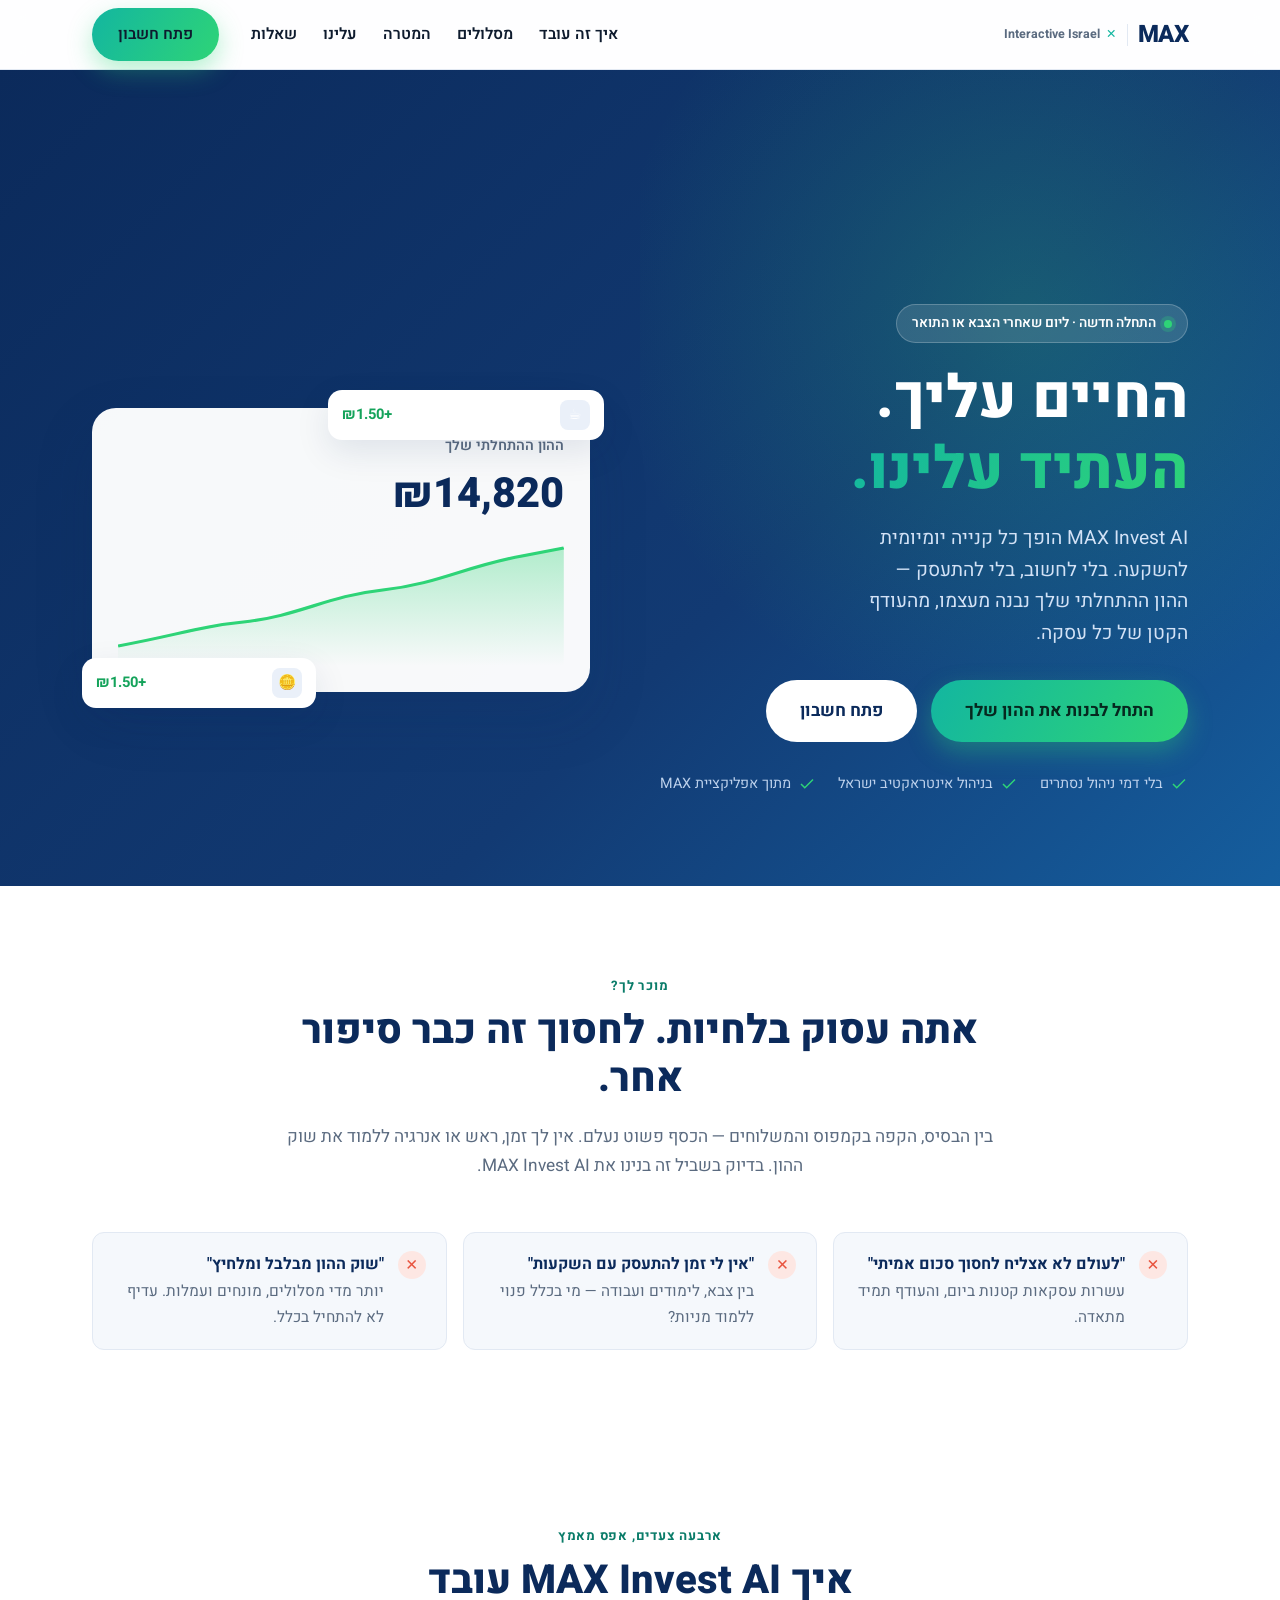
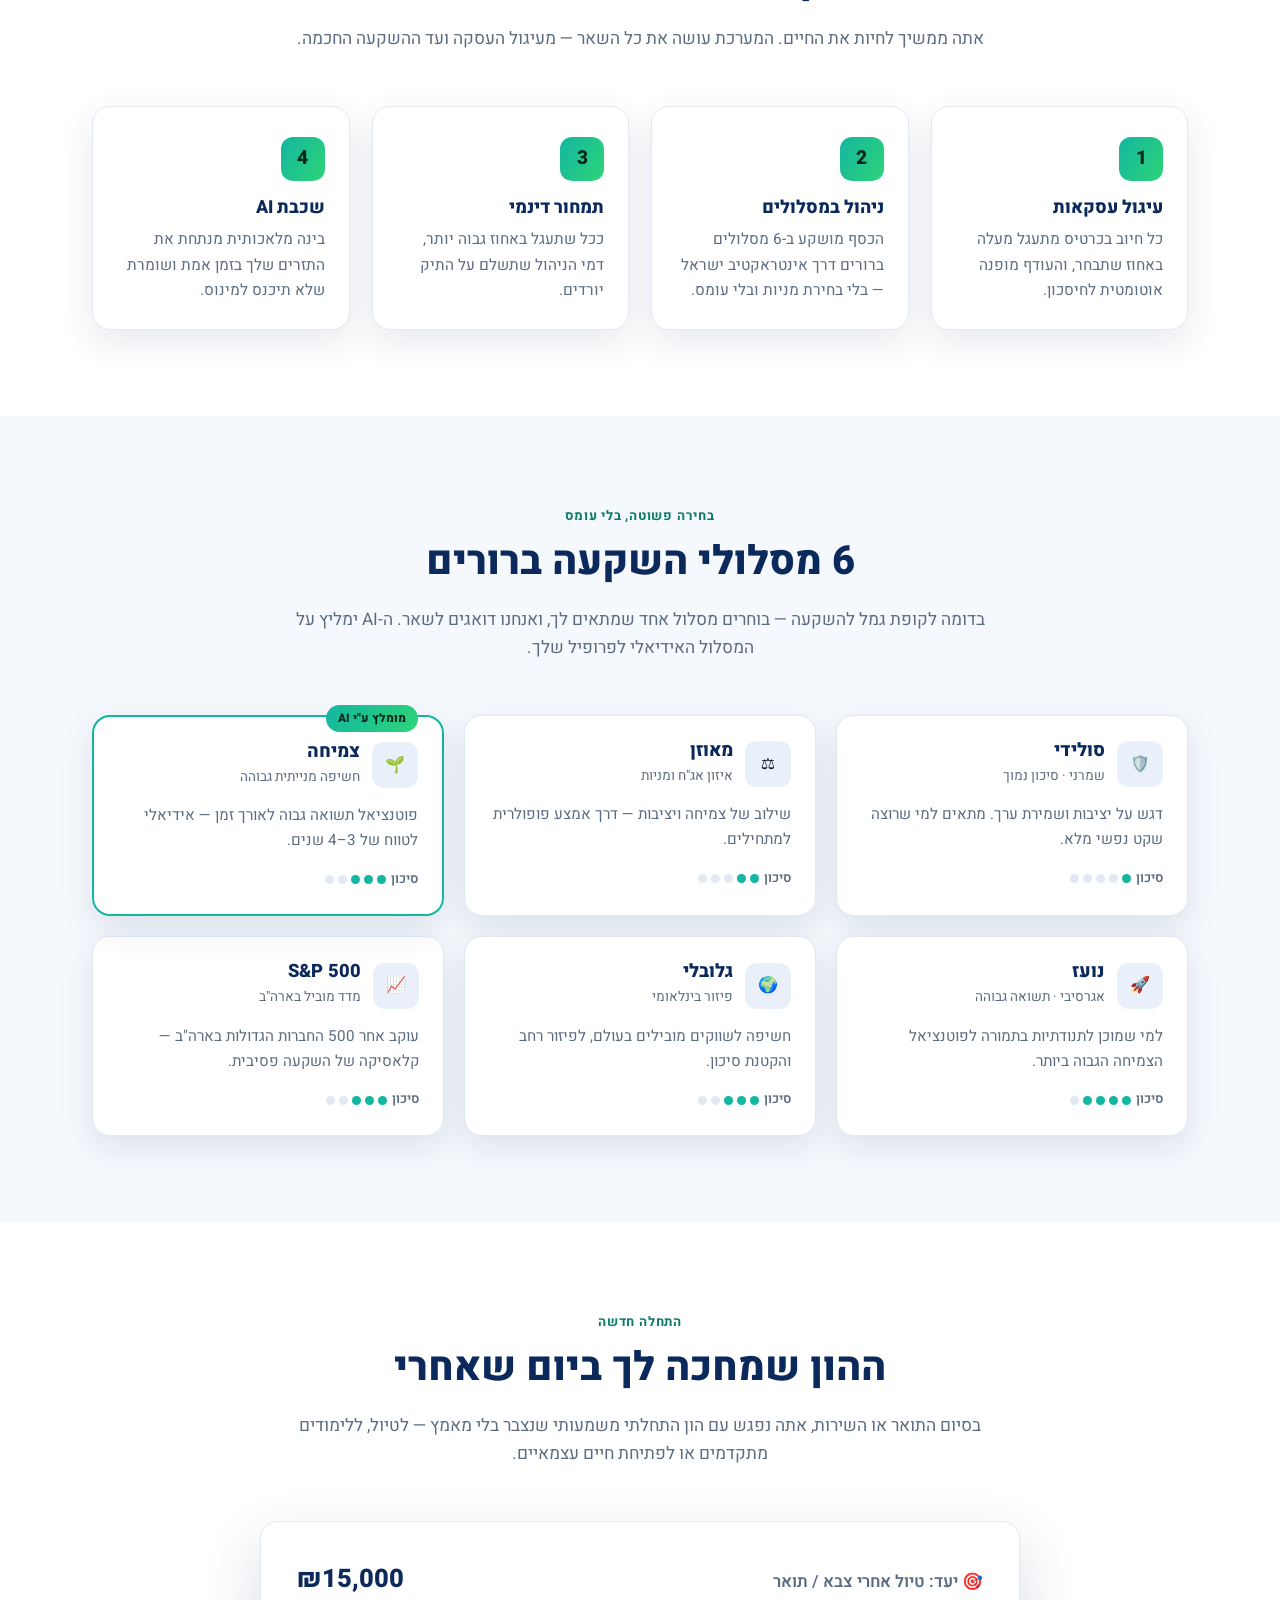
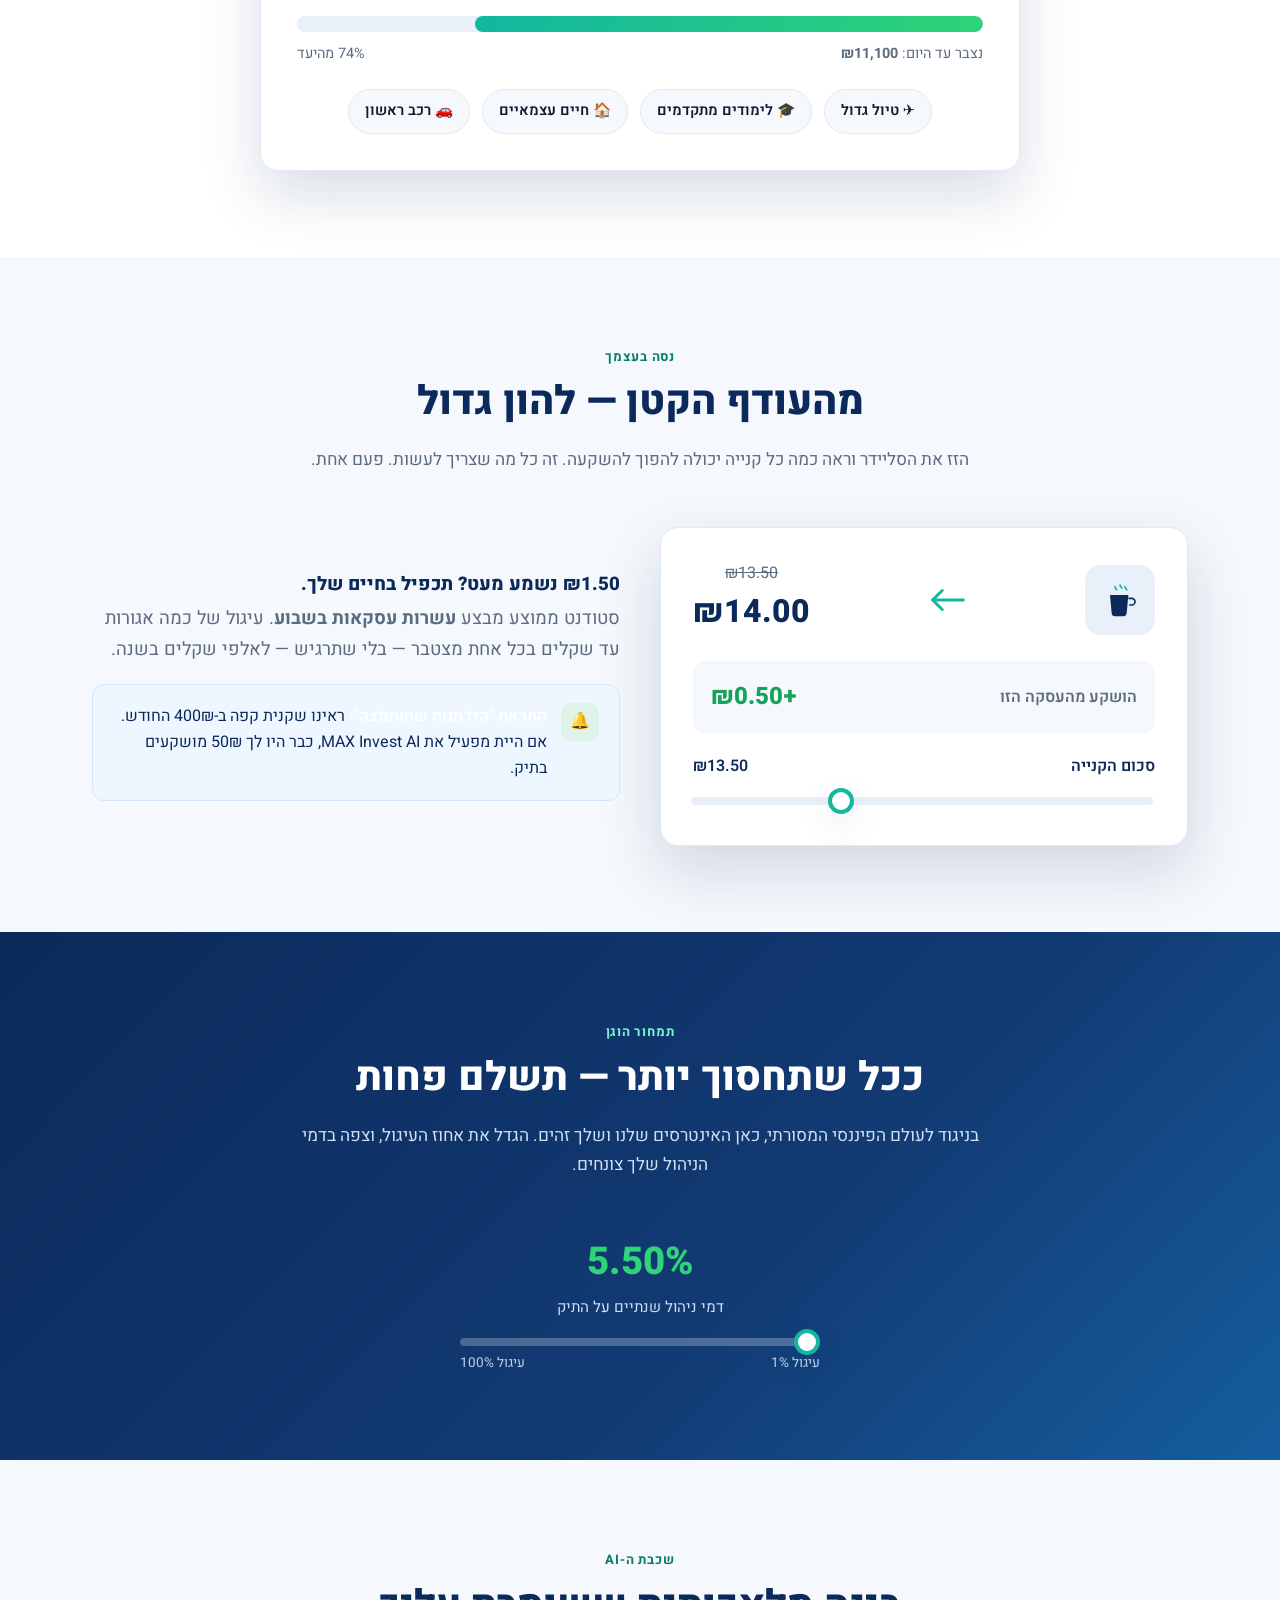
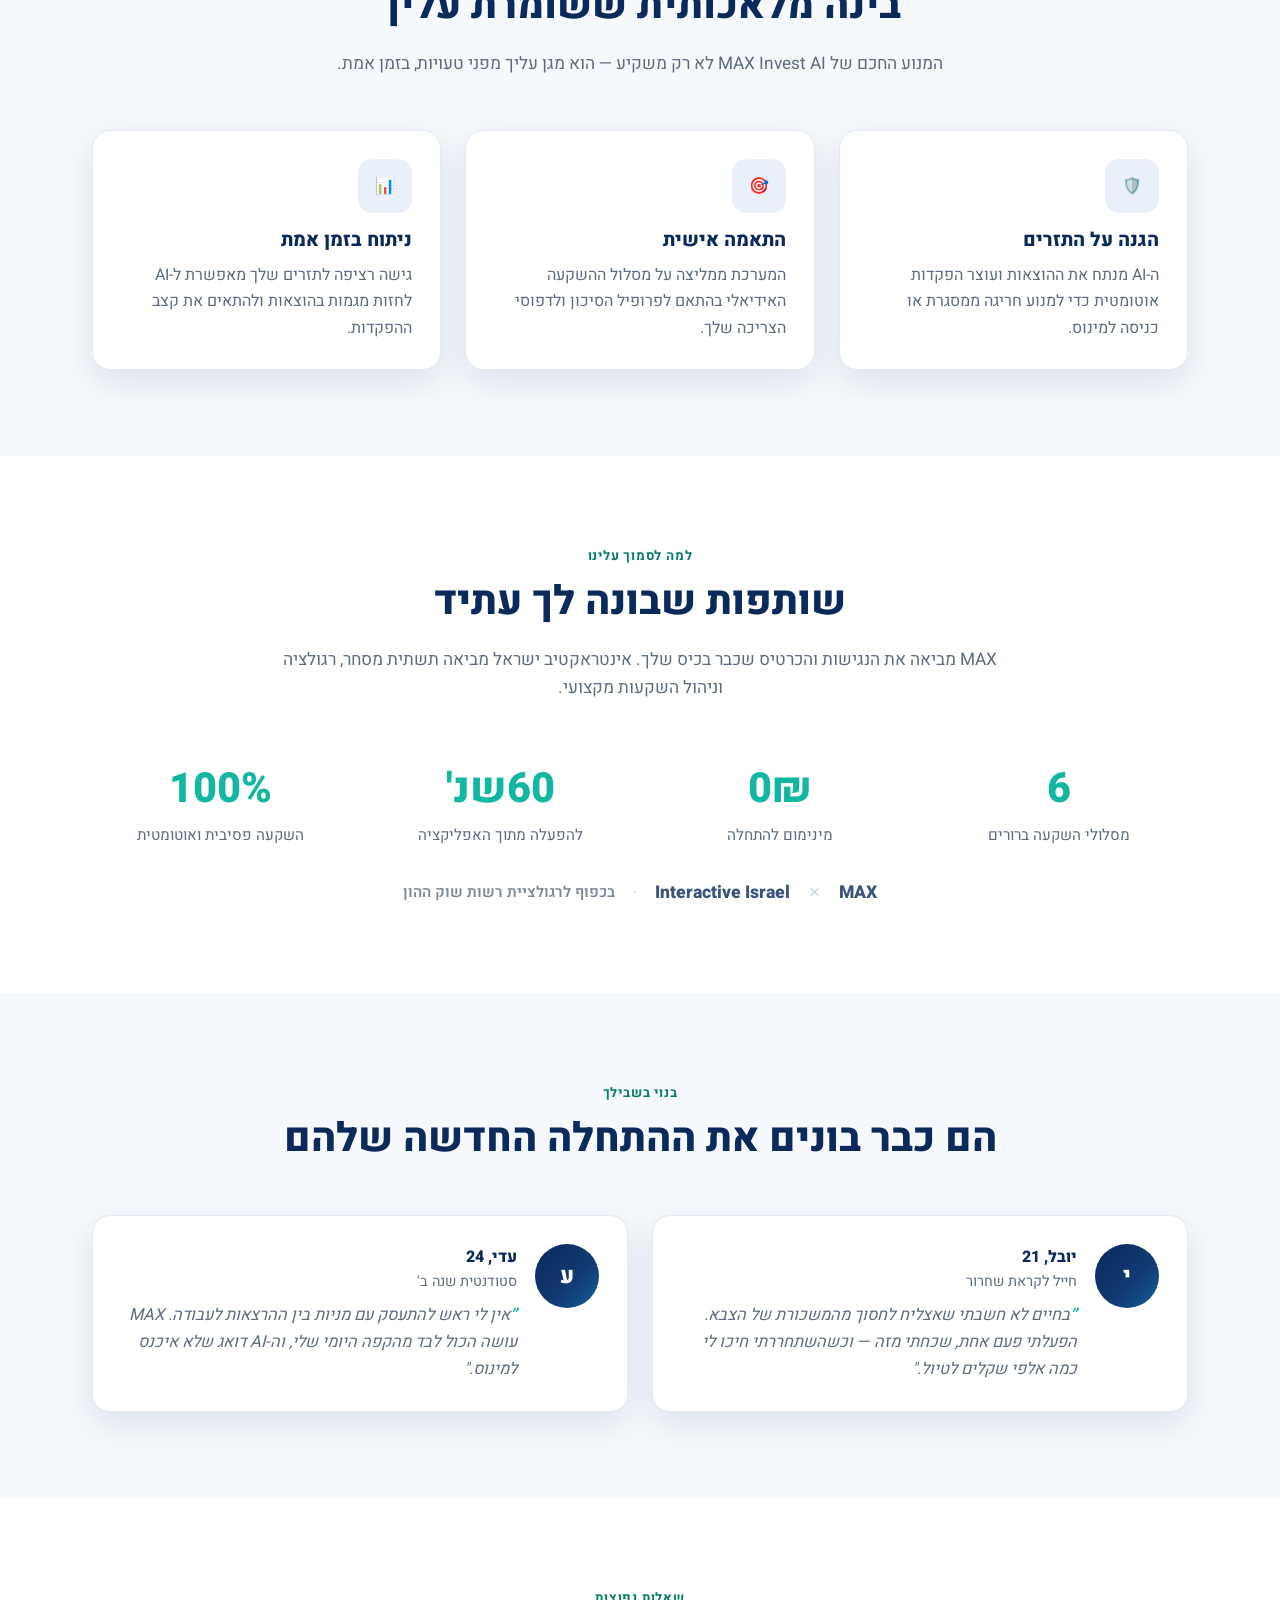
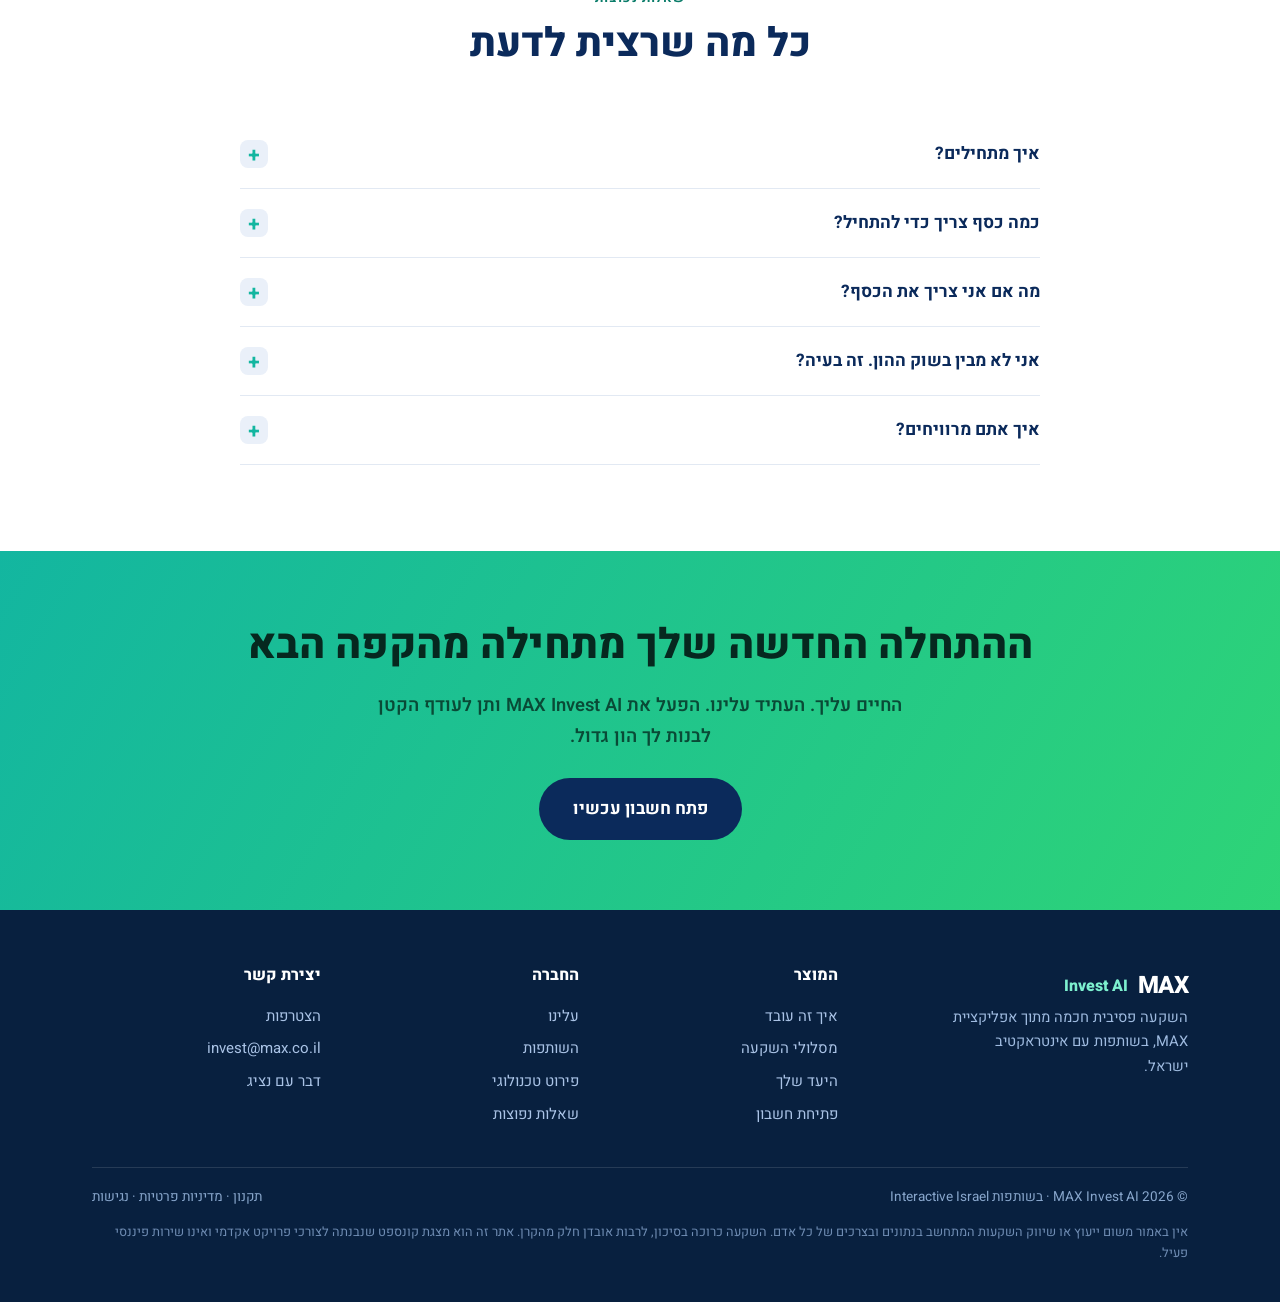
==== commit 25ff94e2: "Update index.html" ====
--- a/index.html
+++ b/index.html
@@ -35,6 +35,10 @@
 
   <!-- ===== HERO ===== -->
   <section class="hero">
+    <video class="hero__video" autoplay muted loop playsinline aria-hidden="true">
+      <source src="Video_Script_The_Seamless_Inv%20(3).mp4" type="video/mp4" />
+    </video>
+    <div class="hero__overlay" aria-hidden="true"></div>
     <div class="container hero__grid">
       <div class="hero__copy">
         <span class="hero__badge"><span class="dot"></span> התחלה חדשה · ליום שאחרי הצבא או התואר</span>
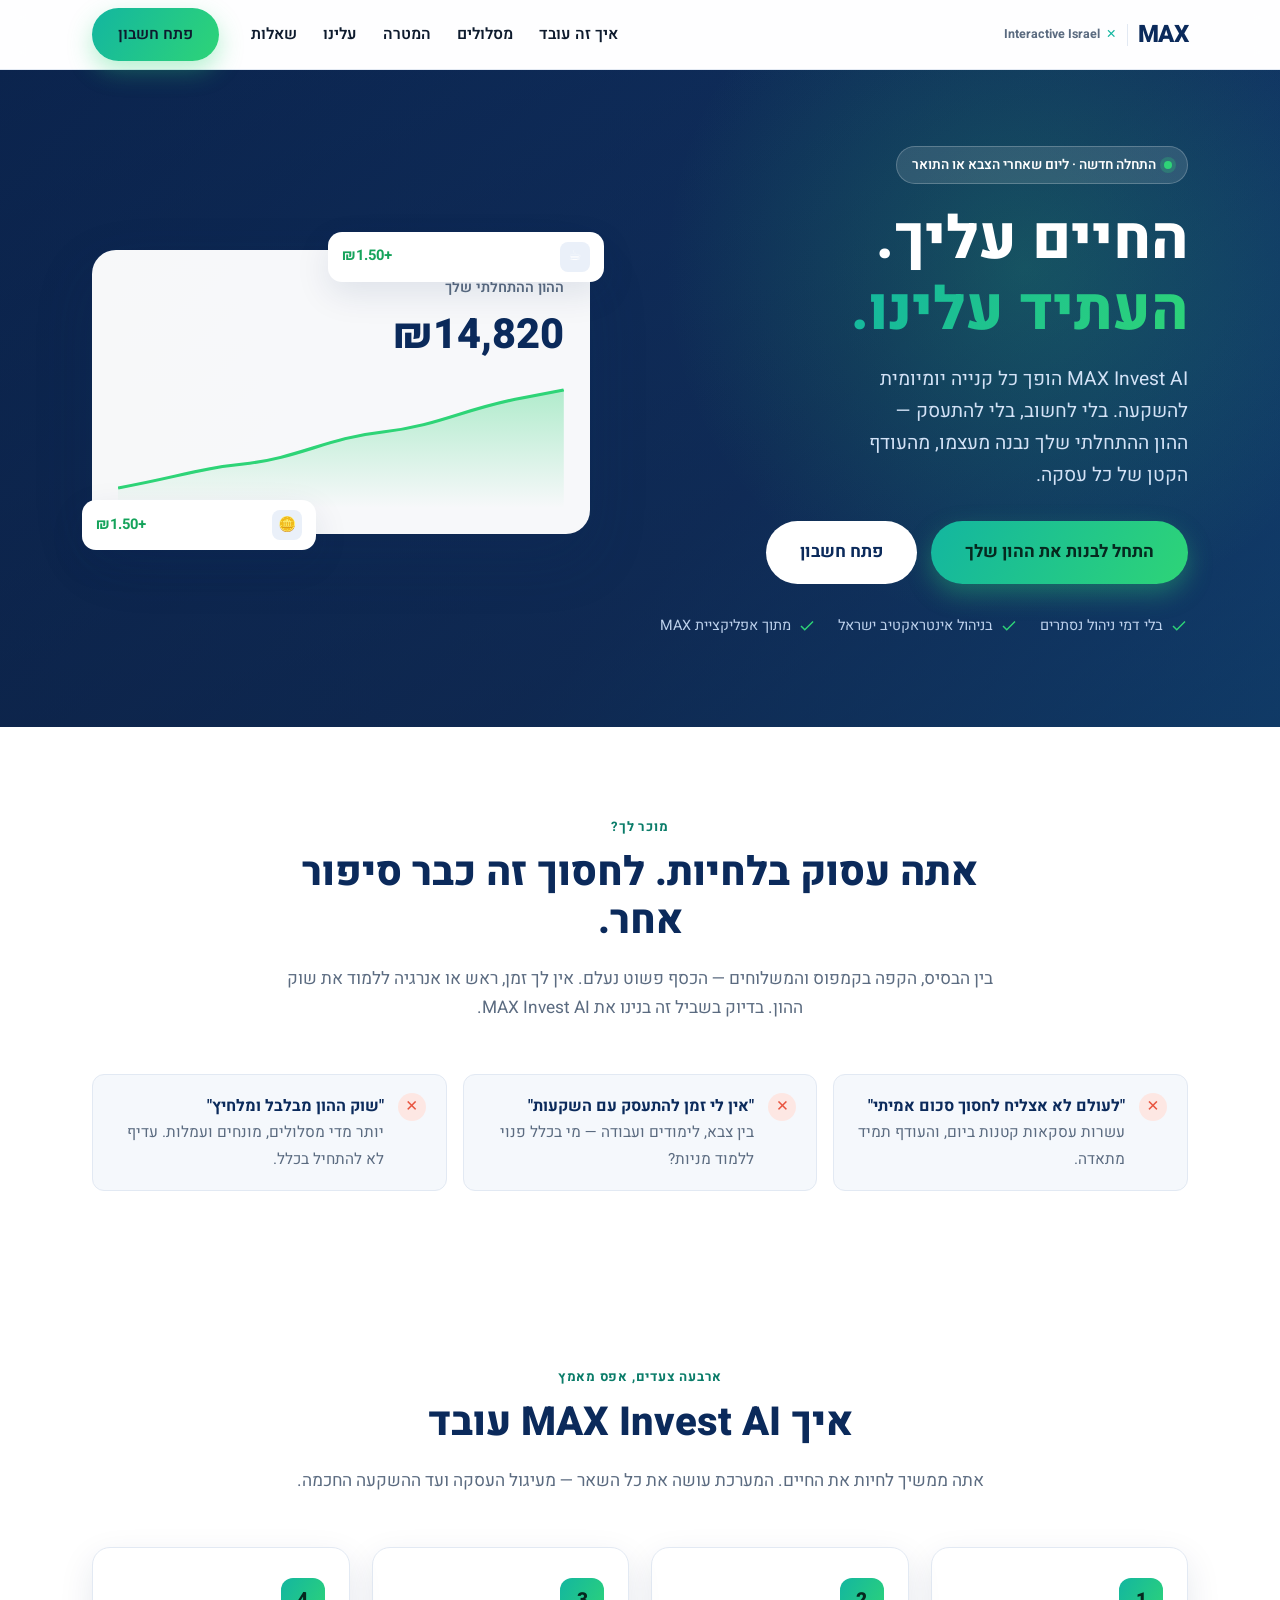
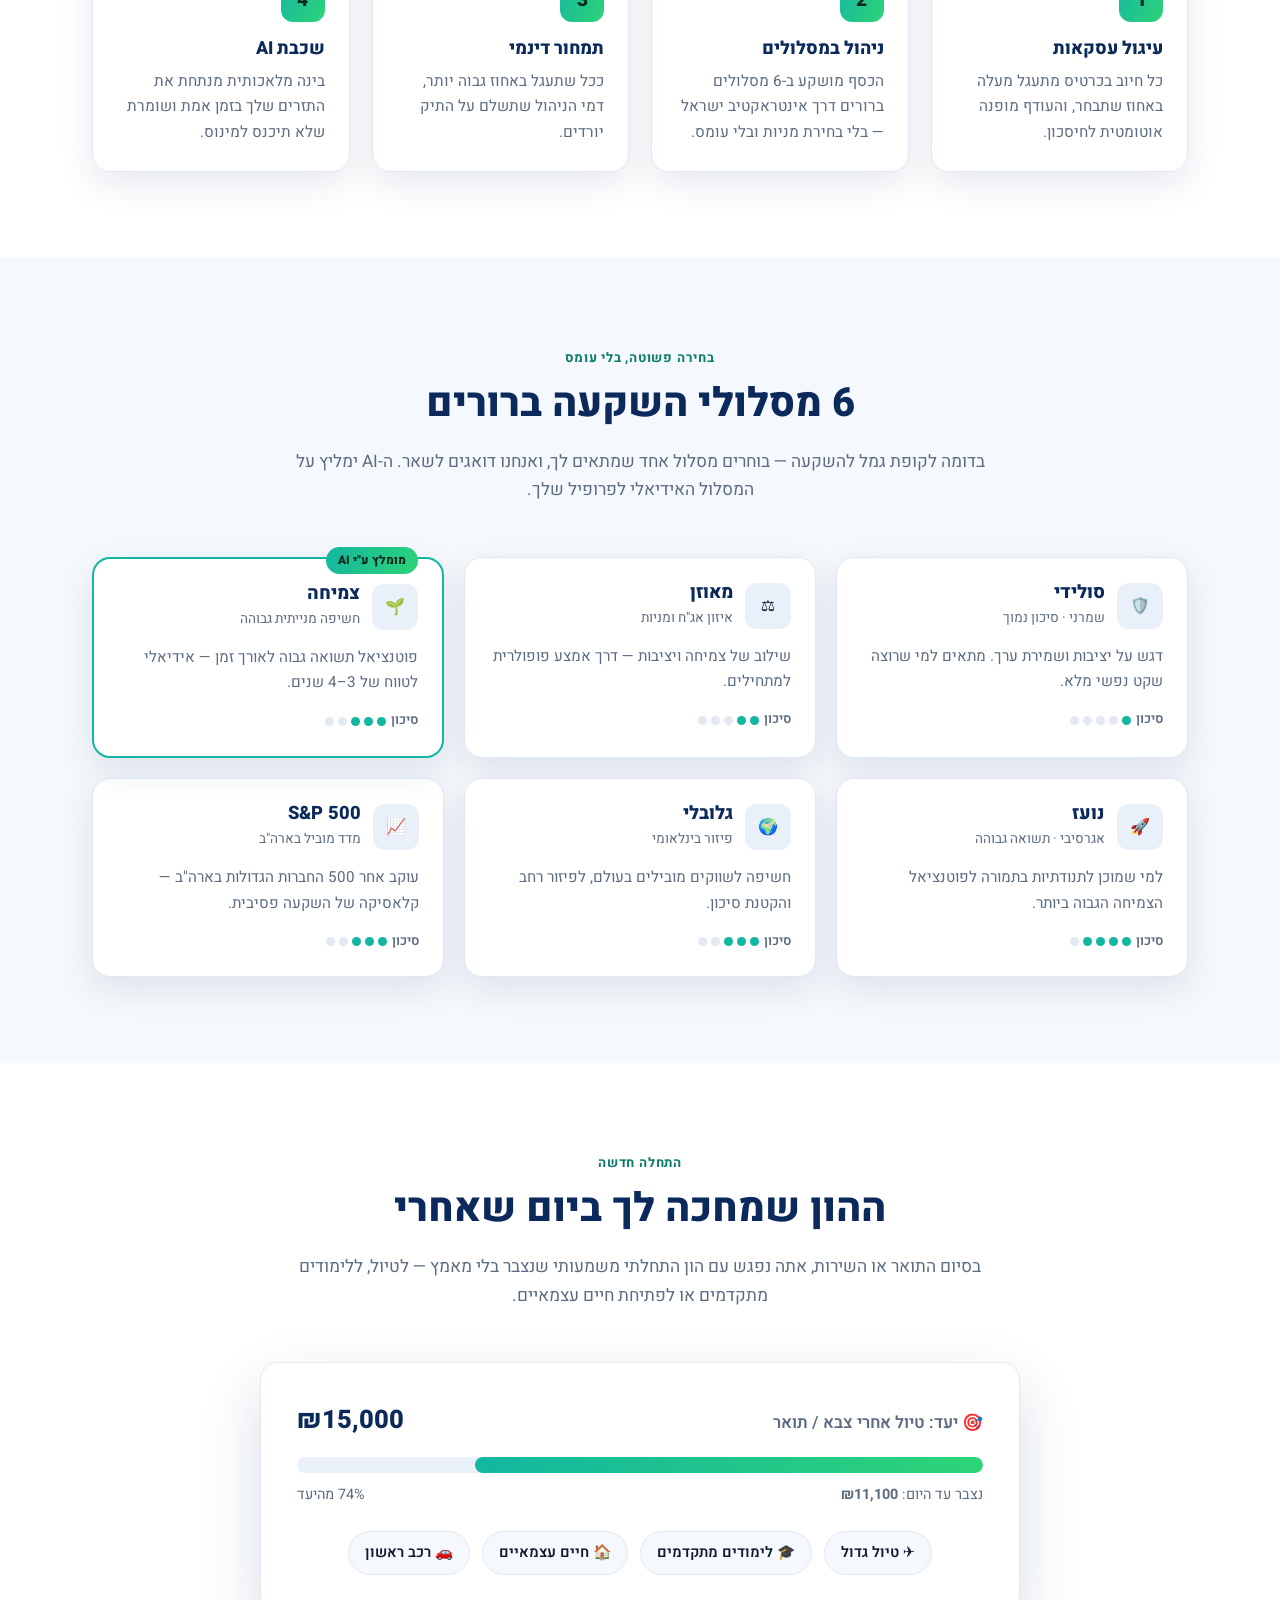
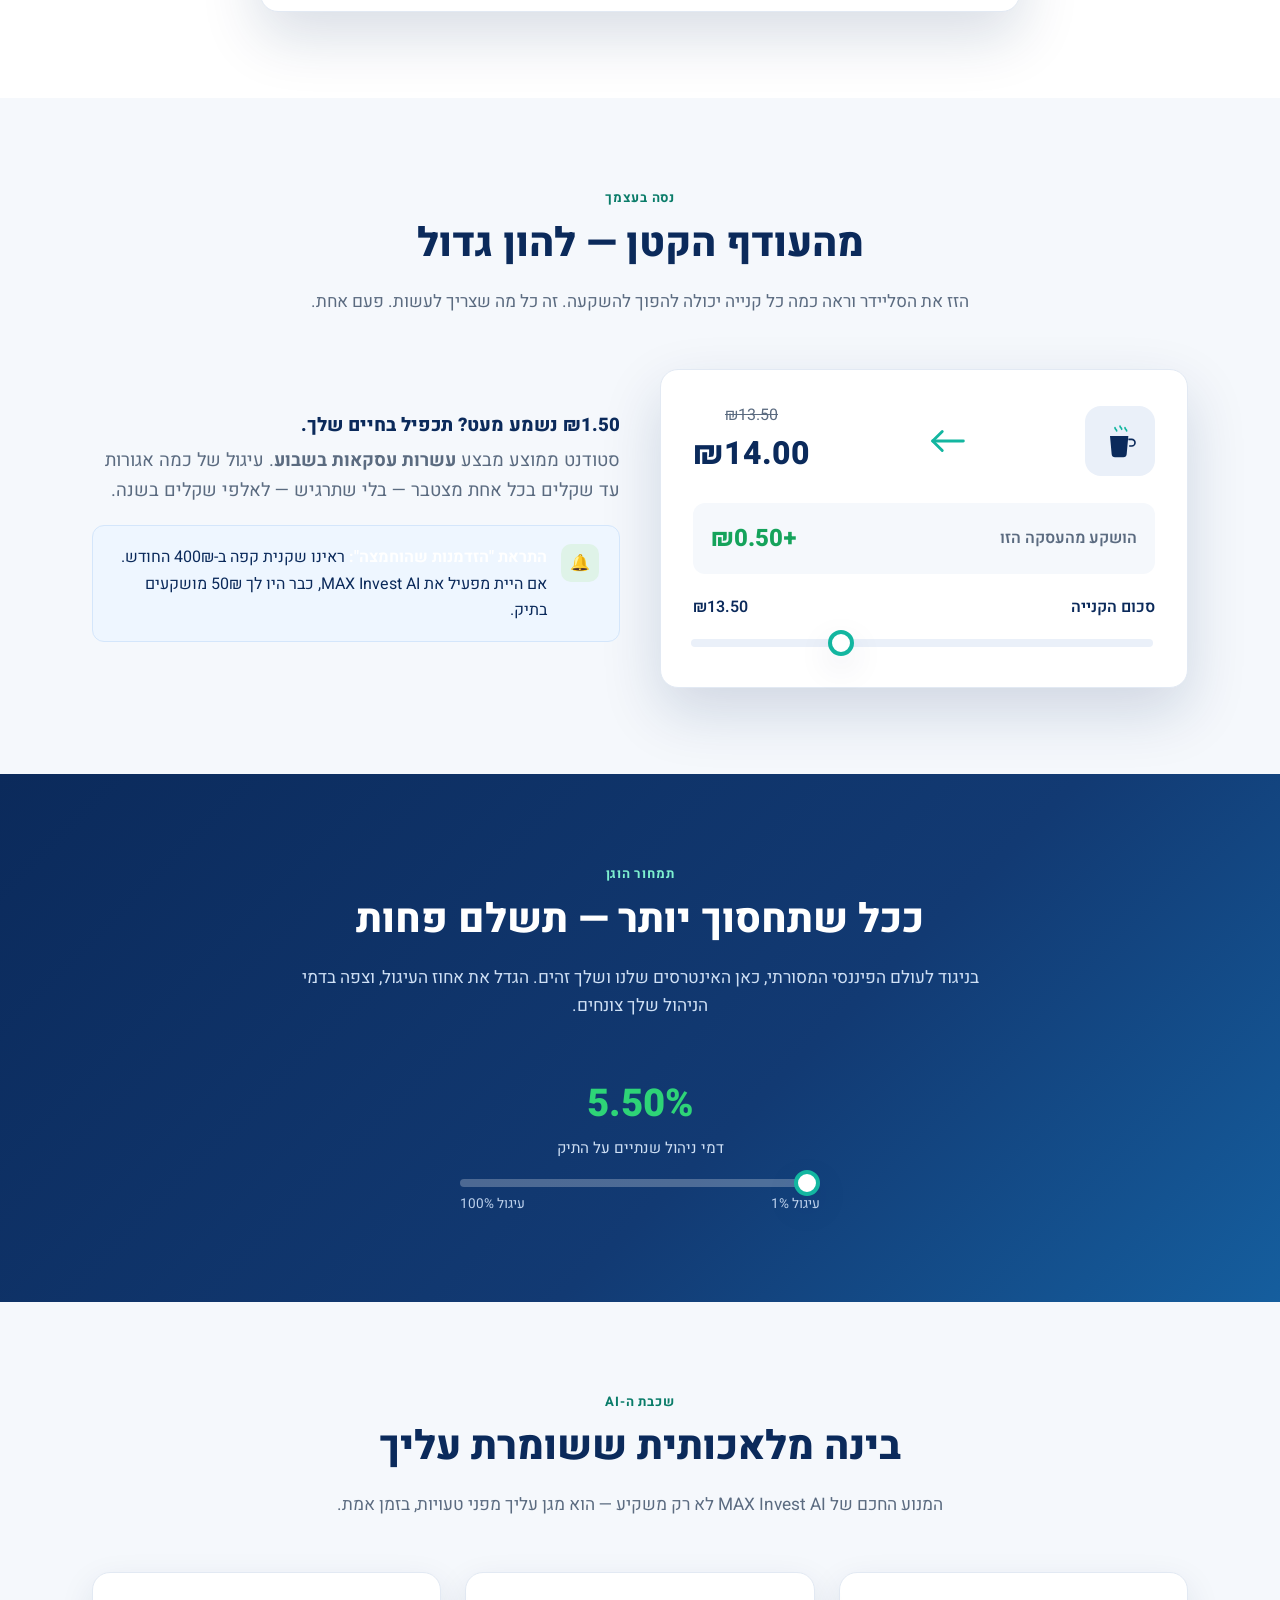
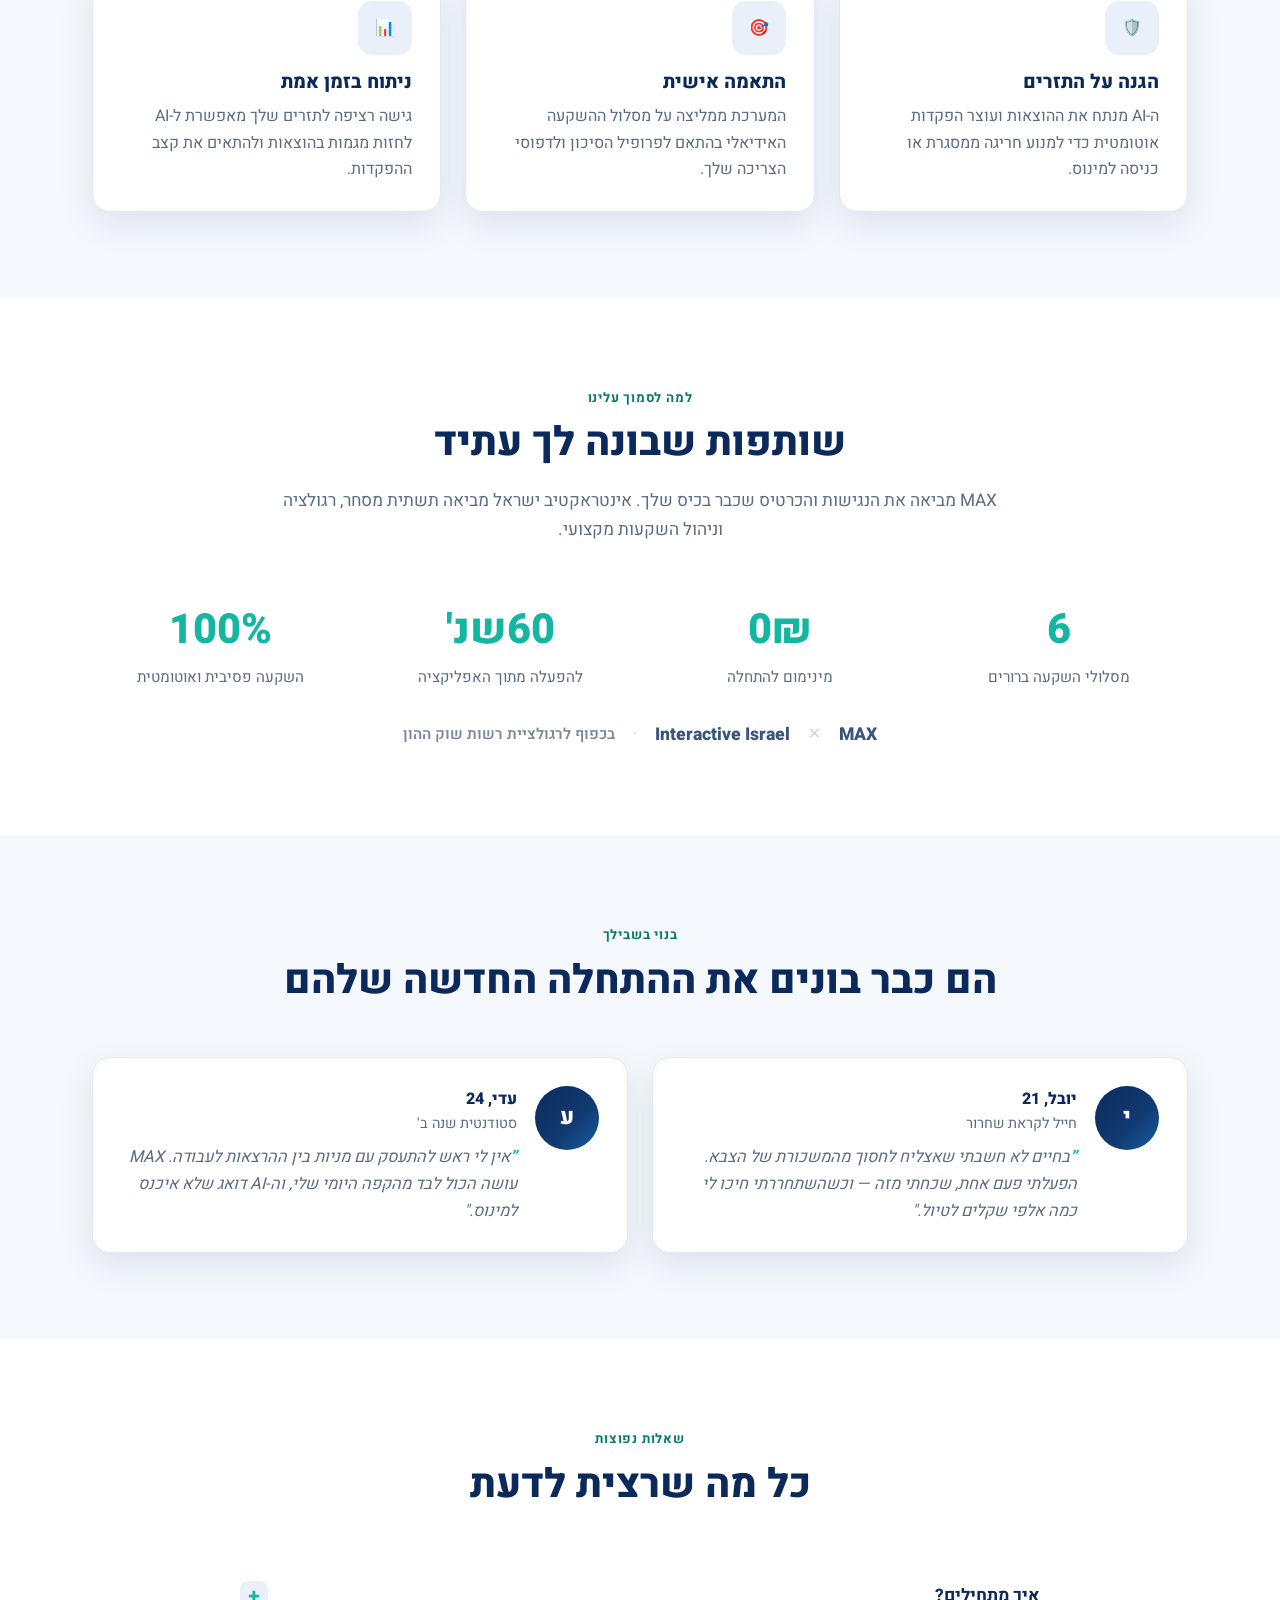
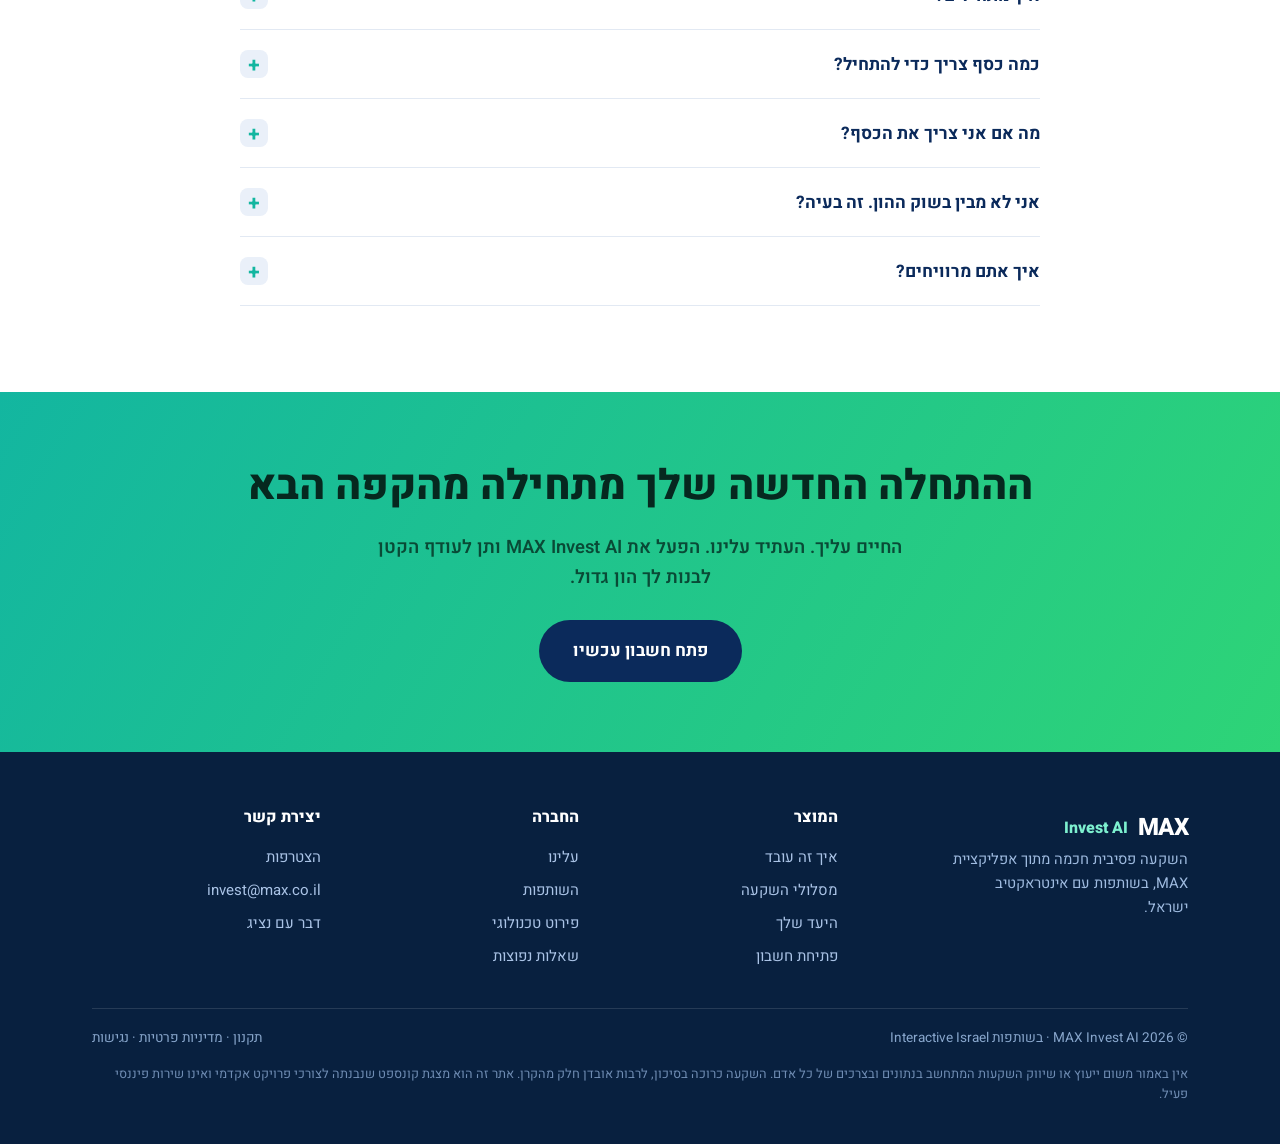
==== commit a8dcc02e: "Update index.html" ====
--- a/index.html
+++ b/index.html
@@ -9,7 +9,7 @@
   <link rel="preconnect" href="https://fonts.gstatic.com" crossorigin />
   <link href="https://fonts.googleapis.com/css2?family=Heebo:wght@400;500;600;700;800;900&display=swap" rel="stylesheet" />
   <link rel="icon" type="image/svg+xml" href="favicon.svg" />
-  <link rel="stylesheet" href="css/styles.css?v=3" />
+  <link rel="stylesheet" href="css/styles.css?v=4" />
 </head>
 <body>
 
@@ -35,10 +35,15 @@
 
   <!-- ===== HERO ===== -->
   <section class="hero">
-    <video class="hero__video" autoplay muted loop playsinline aria-hidden="true">
+    <!-- Background video: autoplaying, muted (required for autoplay),
+         looping, inline on mobile. Sits behind .hero__grid (z-index:1).
+         Drop your file at assets/hero.mp4 (poster optional). -->
+    <video class="hero__video" autoplay muted loop playsinline aria-hidden="true"
+           style="position:absolute;inset:0;width:100%;height:100%;object-fit:cover;z-index:0;opacity:.5;pointer-events:none;">
       <source src="Video_Script_The_Seamless_Inv%20(3).mp4" type="video/mp4" />
     </video>
-    <div class="hero__overlay" aria-hidden="true"></div>
+    <div class="hero__overlay" aria-hidden="true"
+         style="position:absolute;inset:0;z-index:0;pointer-events:none;background:linear-gradient(180deg,rgba(11,22,46,.30),rgba(11,22,46,.50));"></div>
     <div class="container hero__grid">
       <div class="hero__copy">
         <span class="hero__badge"><span class="dot"></span> התחלה חדשה · ליום שאחרי הצבא או התואר</span>
--- a/css/styles.css
+++ b/css/styles.css
@@ -396,3 +396,13 @@
   .grid--2, .grid--3, .grid--4, .stats, .steps, .tracks, .footer__grid { grid-template-columns: 1fr; }
   .hero__chip--1, .hero__chip--2 { position: static; display: inline-flex; margin-top: 10px; }
 }
+/* ===== Hero background video ===== */
+.hero__video {
+  position: absolute; inset: 0; width: 100%; height: 100%;
+  object-fit: cover; z-index: 0; opacity: .5; pointer-events: none;
+}
+.hero__overlay {
+  position: absolute; inset: 0; z-index: 0; pointer-events: none;
+  background: linear-gradient(180deg, rgba(11,22,46,.30), rgba(11,22,46,.50));
+}
+@media (prefers-reduced-motion: reduce) { .hero__video { display: none; } }
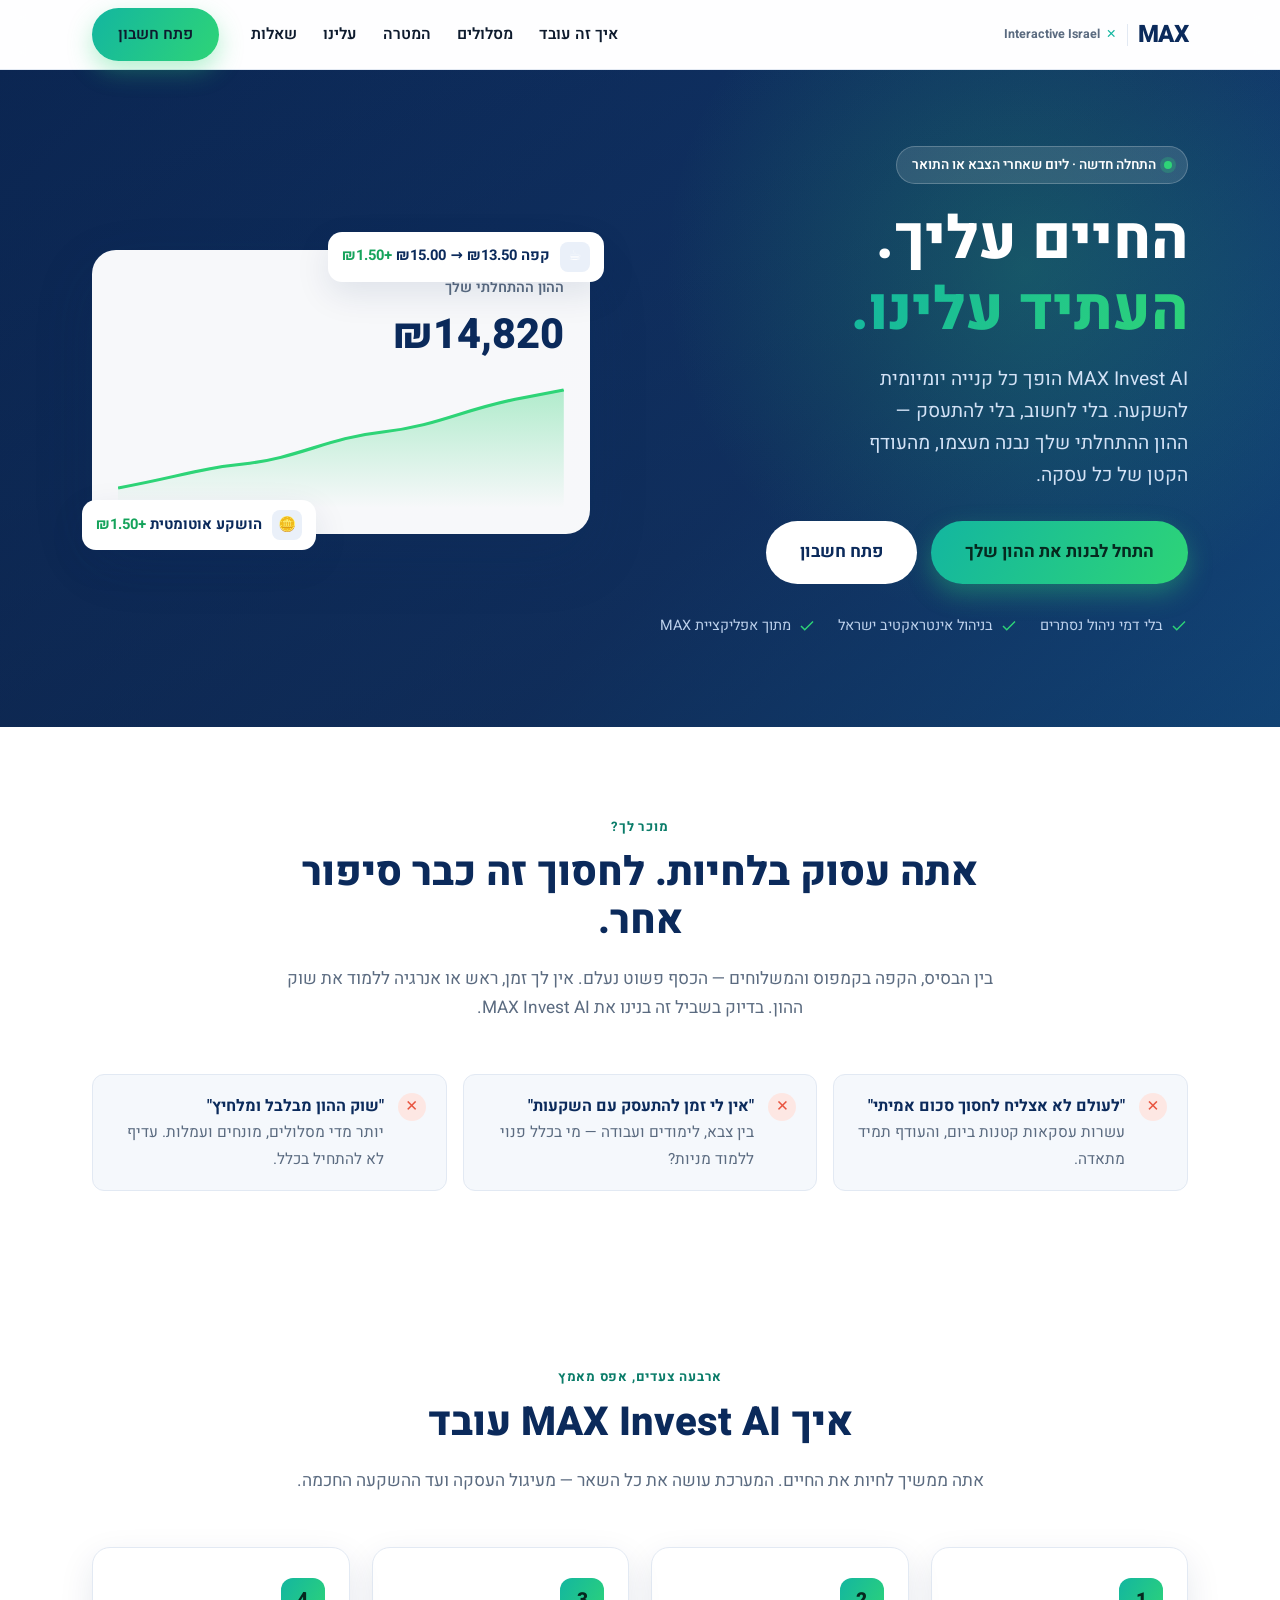
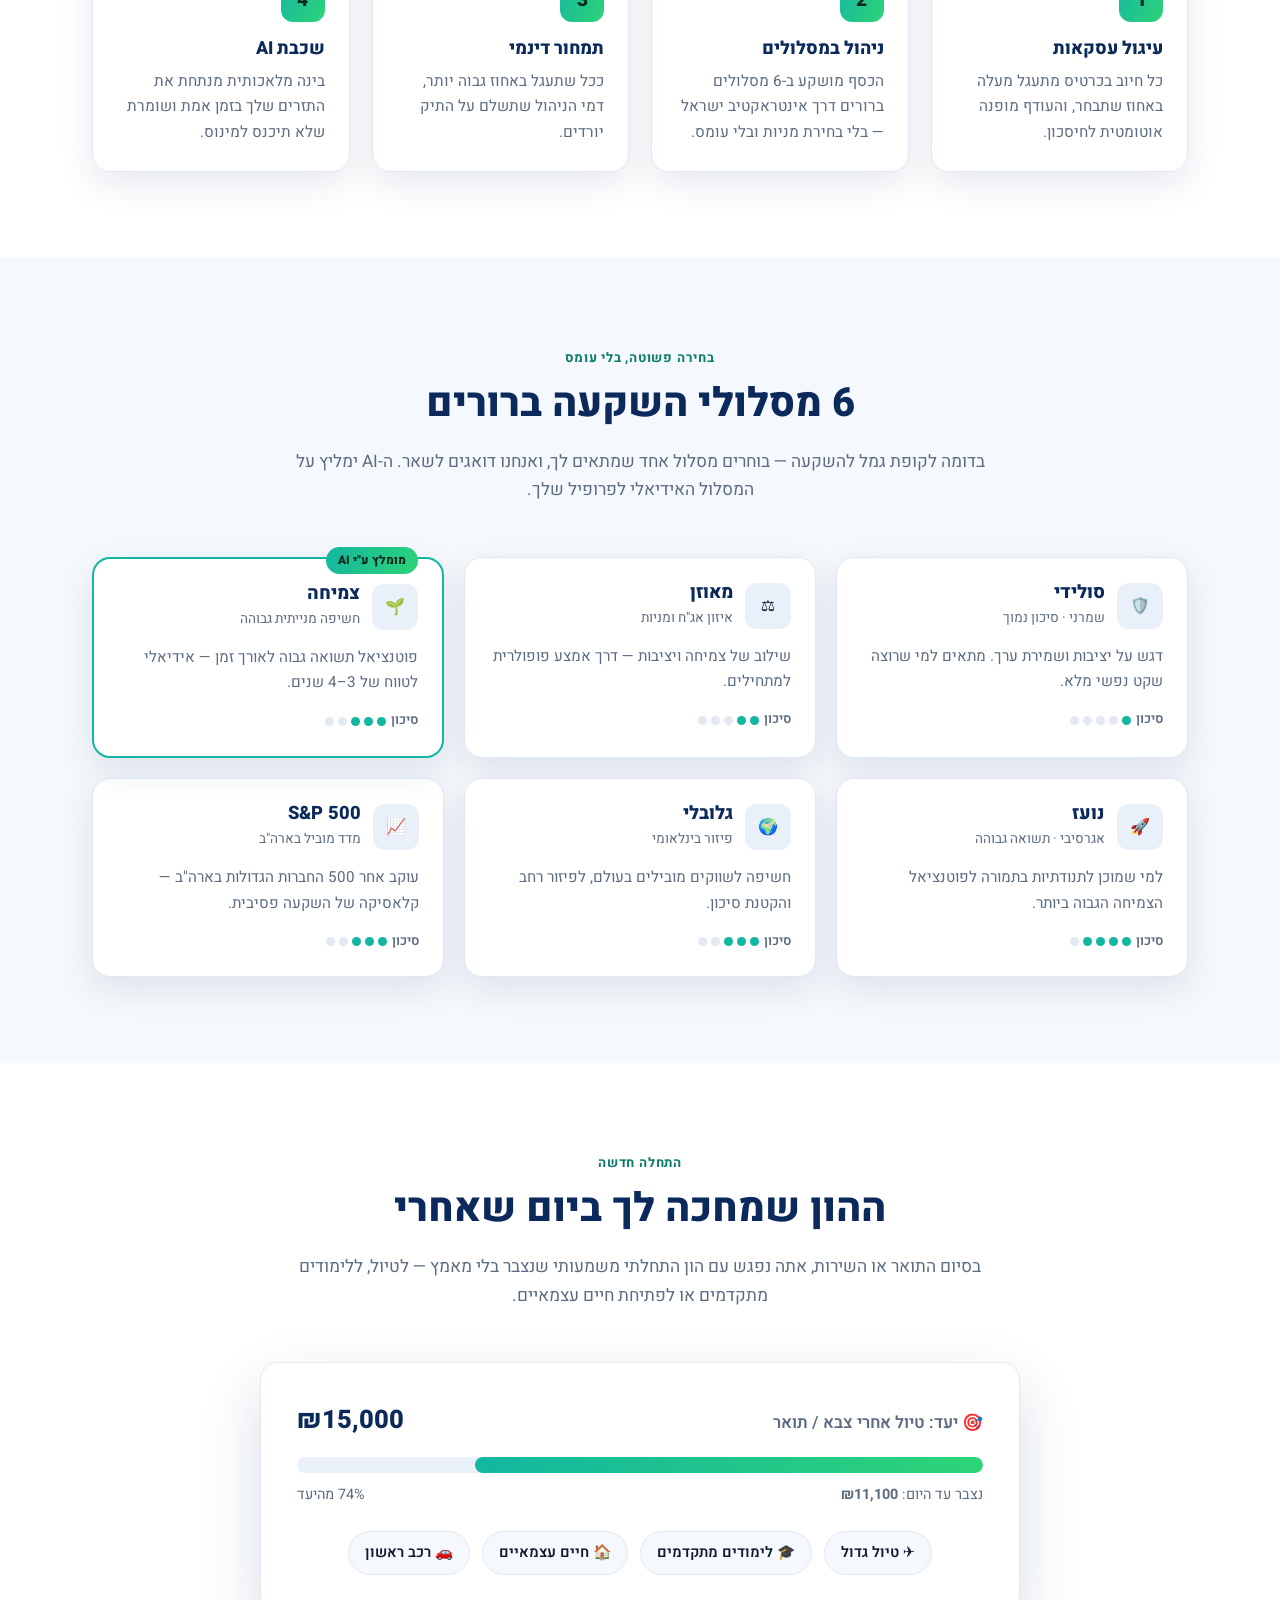
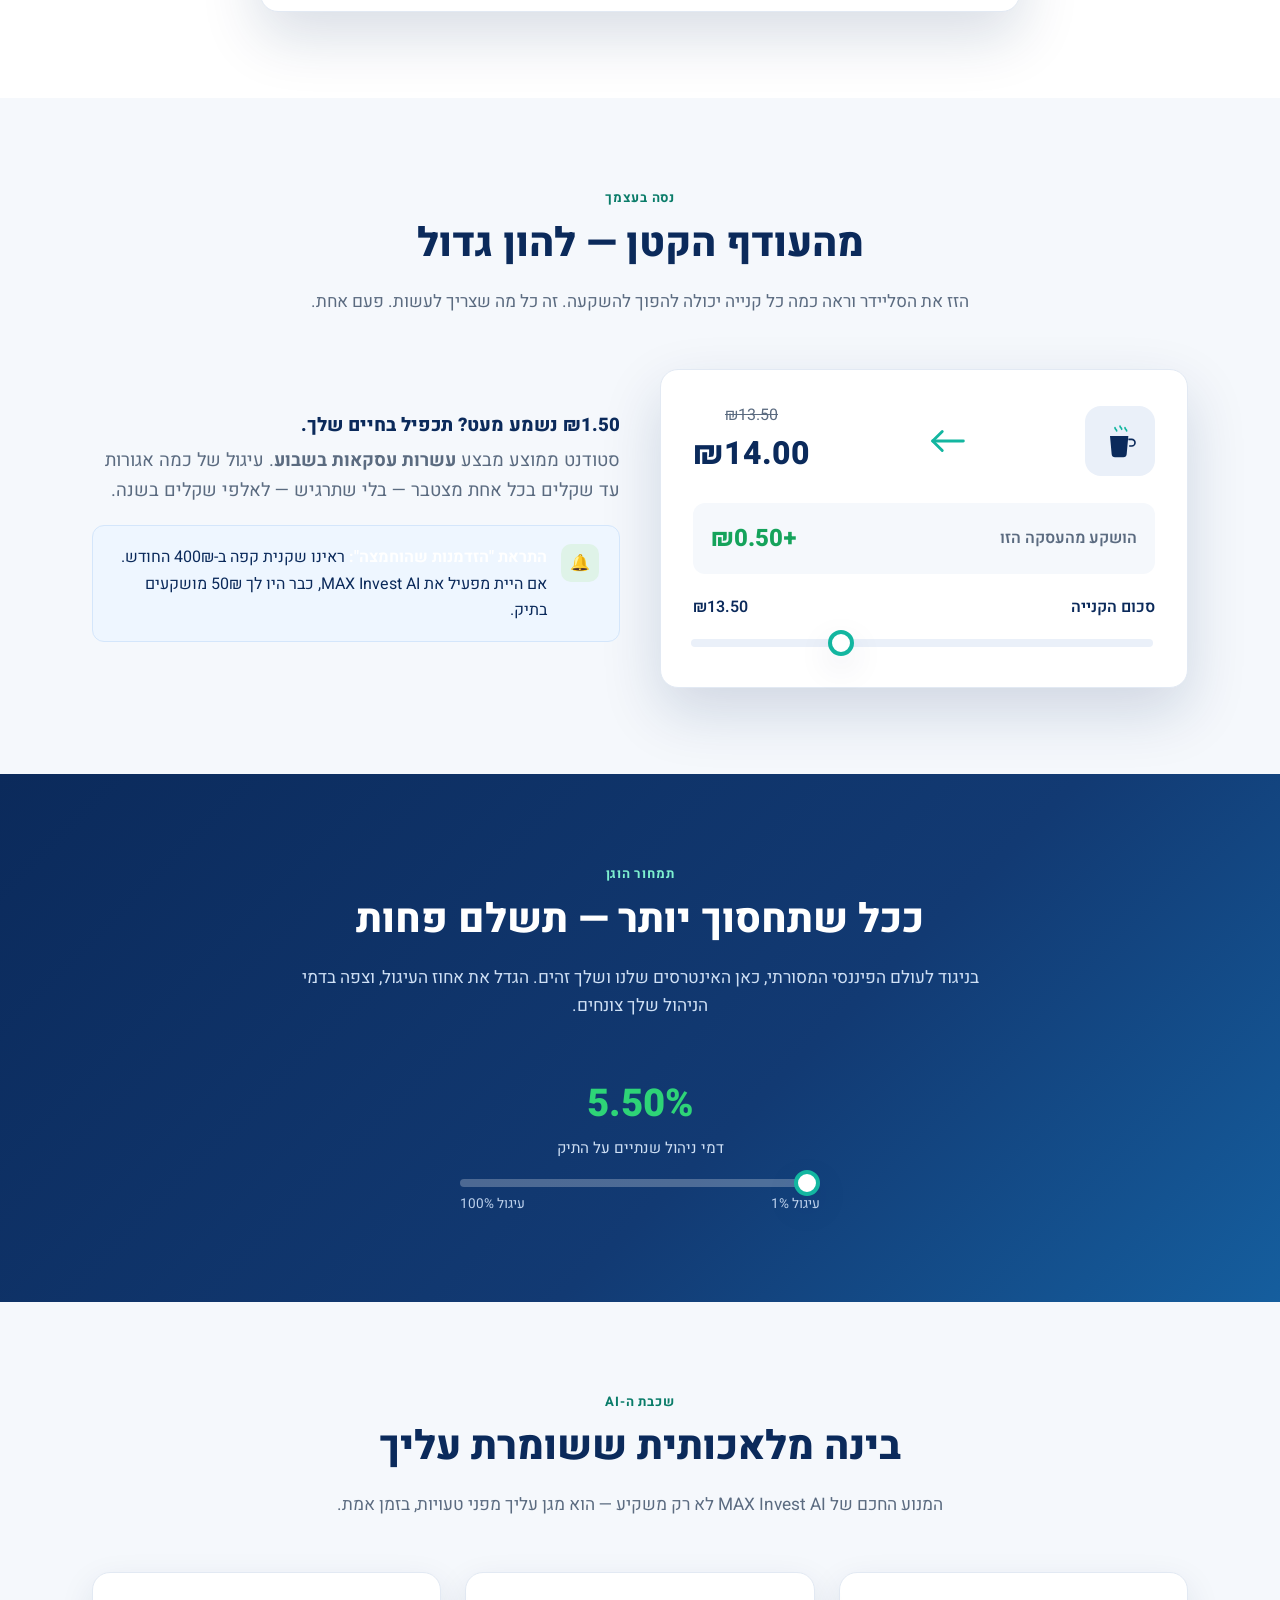
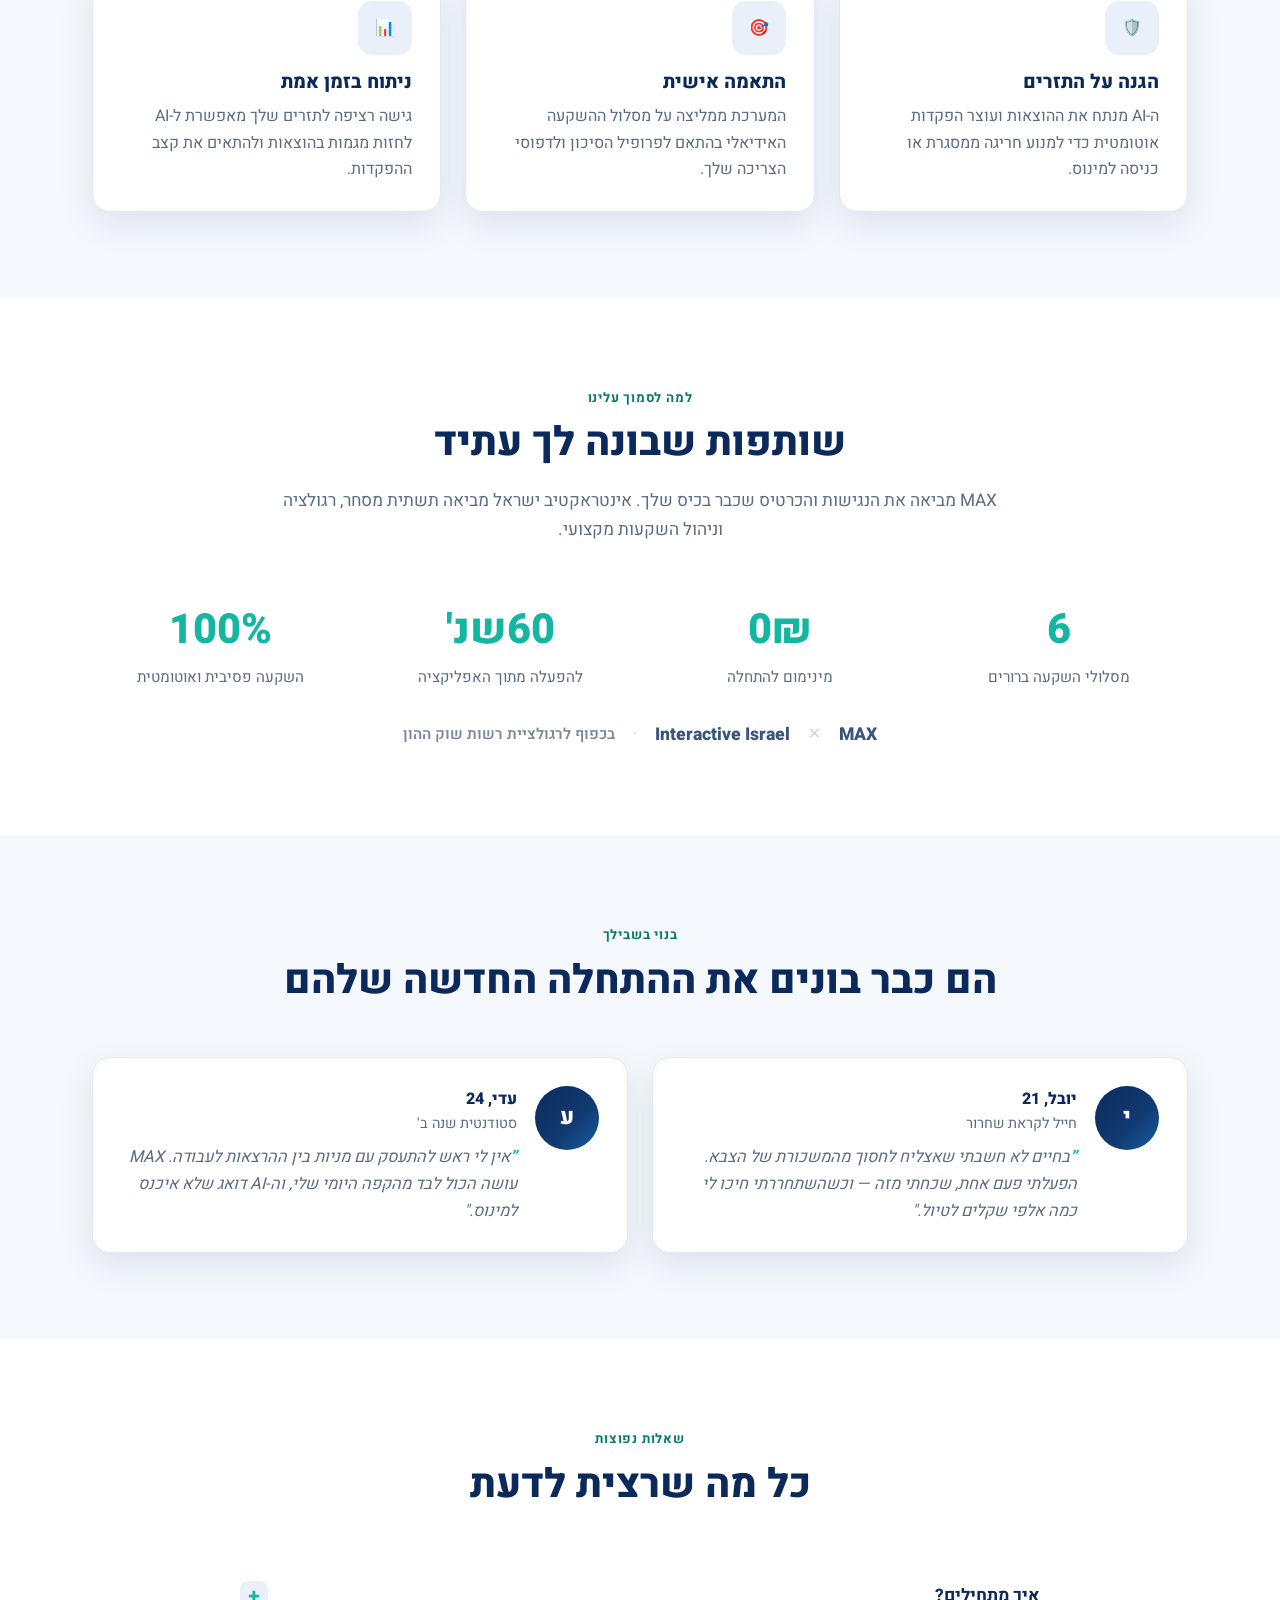
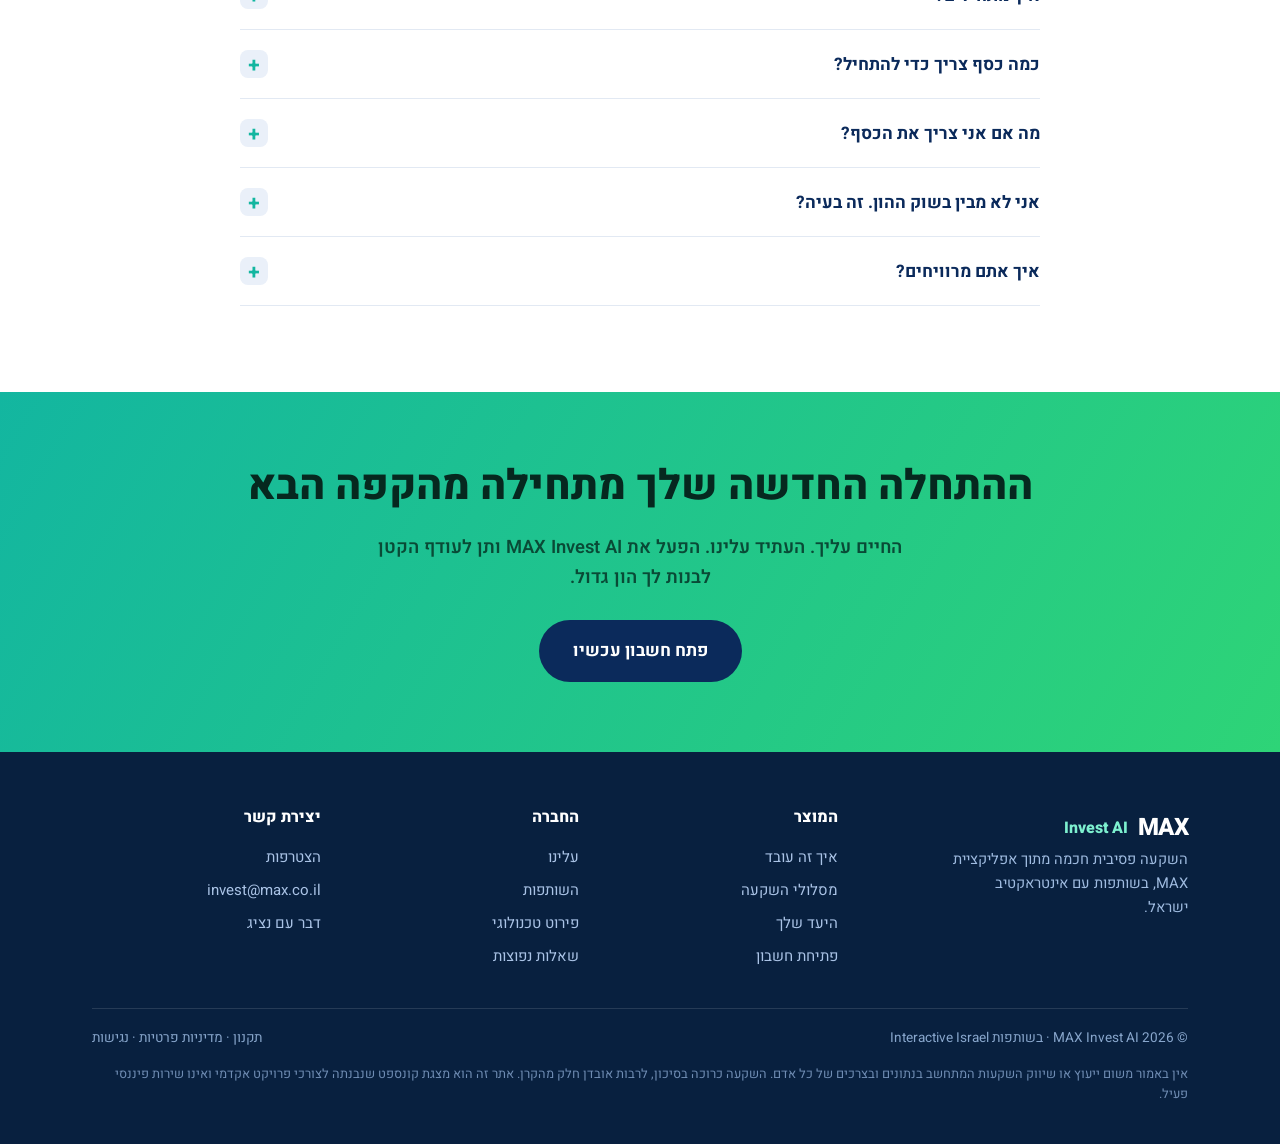
==== commit d849a88f: "Add files via upload" ====
--- a/index.html
+++ b/index.html
@@ -37,13 +37,16 @@
   <section class="hero">
     <!-- Background video: autoplaying, muted (required for autoplay),
          looping, inline on mobile. Sits behind .hero__grid (z-index:1).
-         Drop your file at assets/hero.mp4 (poster optional). -->
+         File: hero-bg.mp4 in the repo root. -->
     <video class="hero__video" autoplay muted loop playsinline aria-hidden="true"
-           style="position:absolute;inset:0;width:100%;height:100%;object-fit:cover;z-index:0;opacity:.5;pointer-events:none;">
+           style="position:absolute;inset:0;width:100%;height:100%;object-fit:cover;z-index:0;opacity:.7;pointer-events:none;">
+      <source src="Video_Script_The_Seamless_Inv_3.mp4" type="video/mp4" />
+      <source src="herobg.mp4" type="video/mp4" />
+      <source src="hero-bg.mp4" type="video/mp4" />
       <source src="Video_Script_The_Seamless_Inv%20(3).mp4" type="video/mp4" />
     </video>
     <div class="hero__overlay" aria-hidden="true"
-         style="position:absolute;inset:0;z-index:0;pointer-events:none;background:linear-gradient(180deg,rgba(11,22,46,.30),rgba(11,22,46,.50));"></div>
+         style="position:absolute;inset:0;z-index:0;pointer-events:none;background:linear-gradient(180deg,rgba(11,22,46,.20),rgba(11,22,46,.38));"></div>
     <div class="container hero__grid">
       <div class="hero__copy">
         <span class="hero__badge"><span class="dot"></span> התחלה חדשה · ליום שאחרי הצבא או התואר</span>
@@ -77,11 +80,11 @@
         </div>
         <div class="hero__chip hero__chip--1">
           <span class="ico">☕</span>
-          <span>קפה ₪13.50 → ₪15.00 <span class="plus">+₪1.50</span></span>
+          <span style="color:#0B2A5B">קפה ₪13.50 → ₪15.00 <span class="plus">+₪1.50</span></span>
         </div>
         <div class="hero__chip hero__chip--2">
           <span class="ico">🪙</span>
-          <span>הושקע אוטומטית <span class="plus">+₪1.50</span></span>
+          <span style="color:#0B2A5B">הושקע אוטומטית <span class="plus">+₪1.50</span></span>
         </div>
       </div>
     </div>
